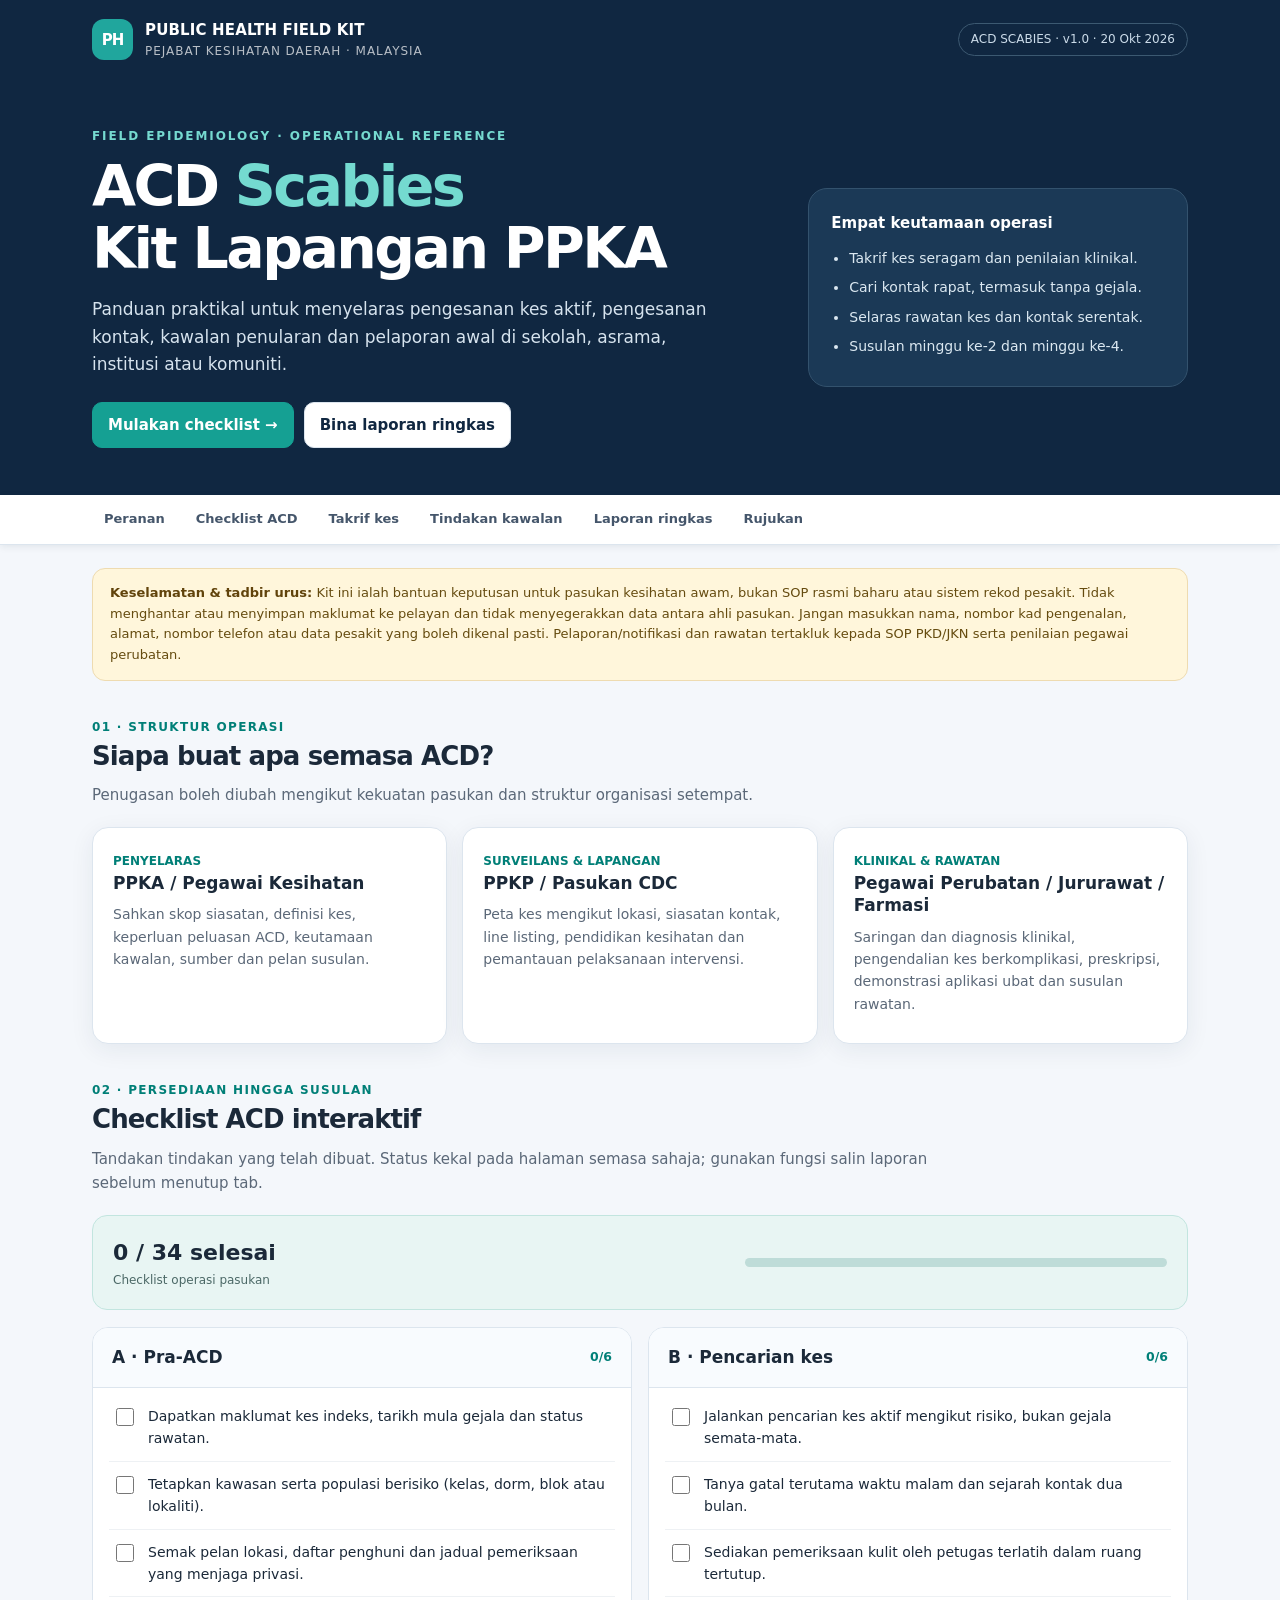
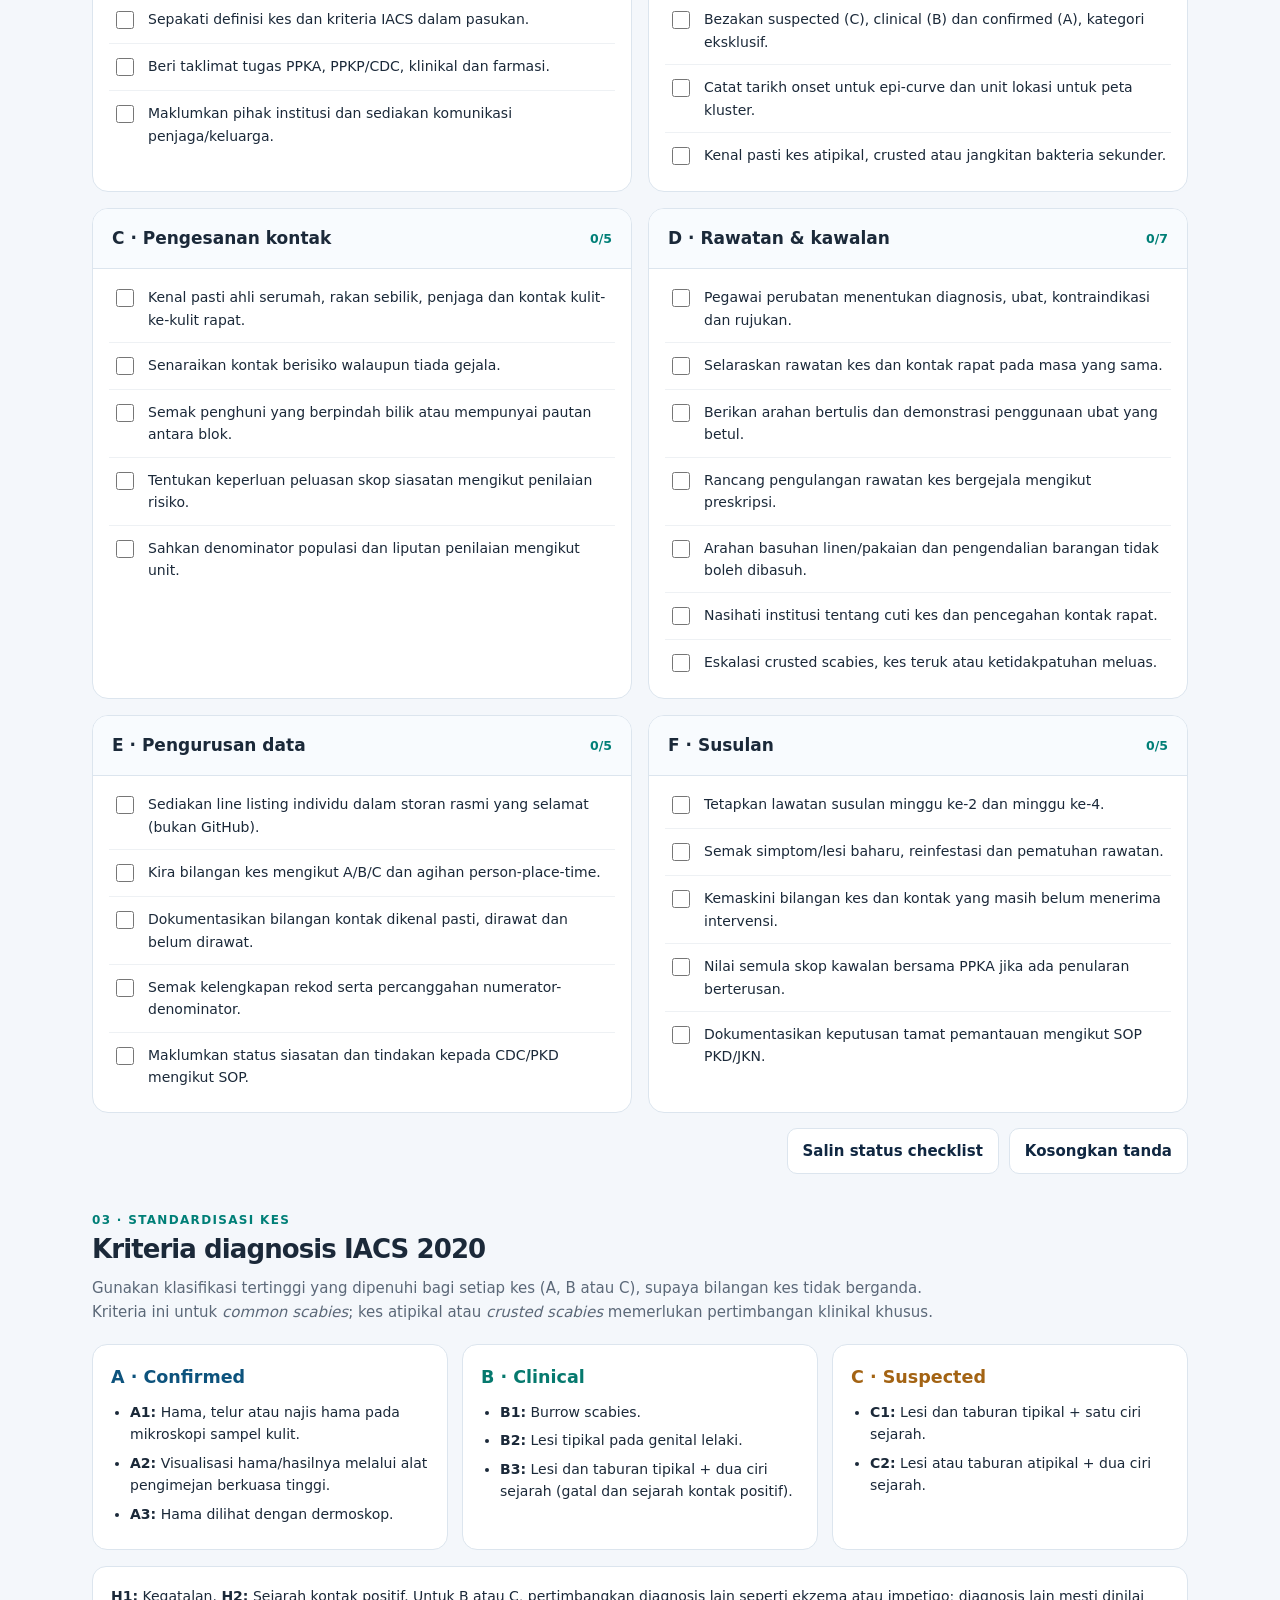
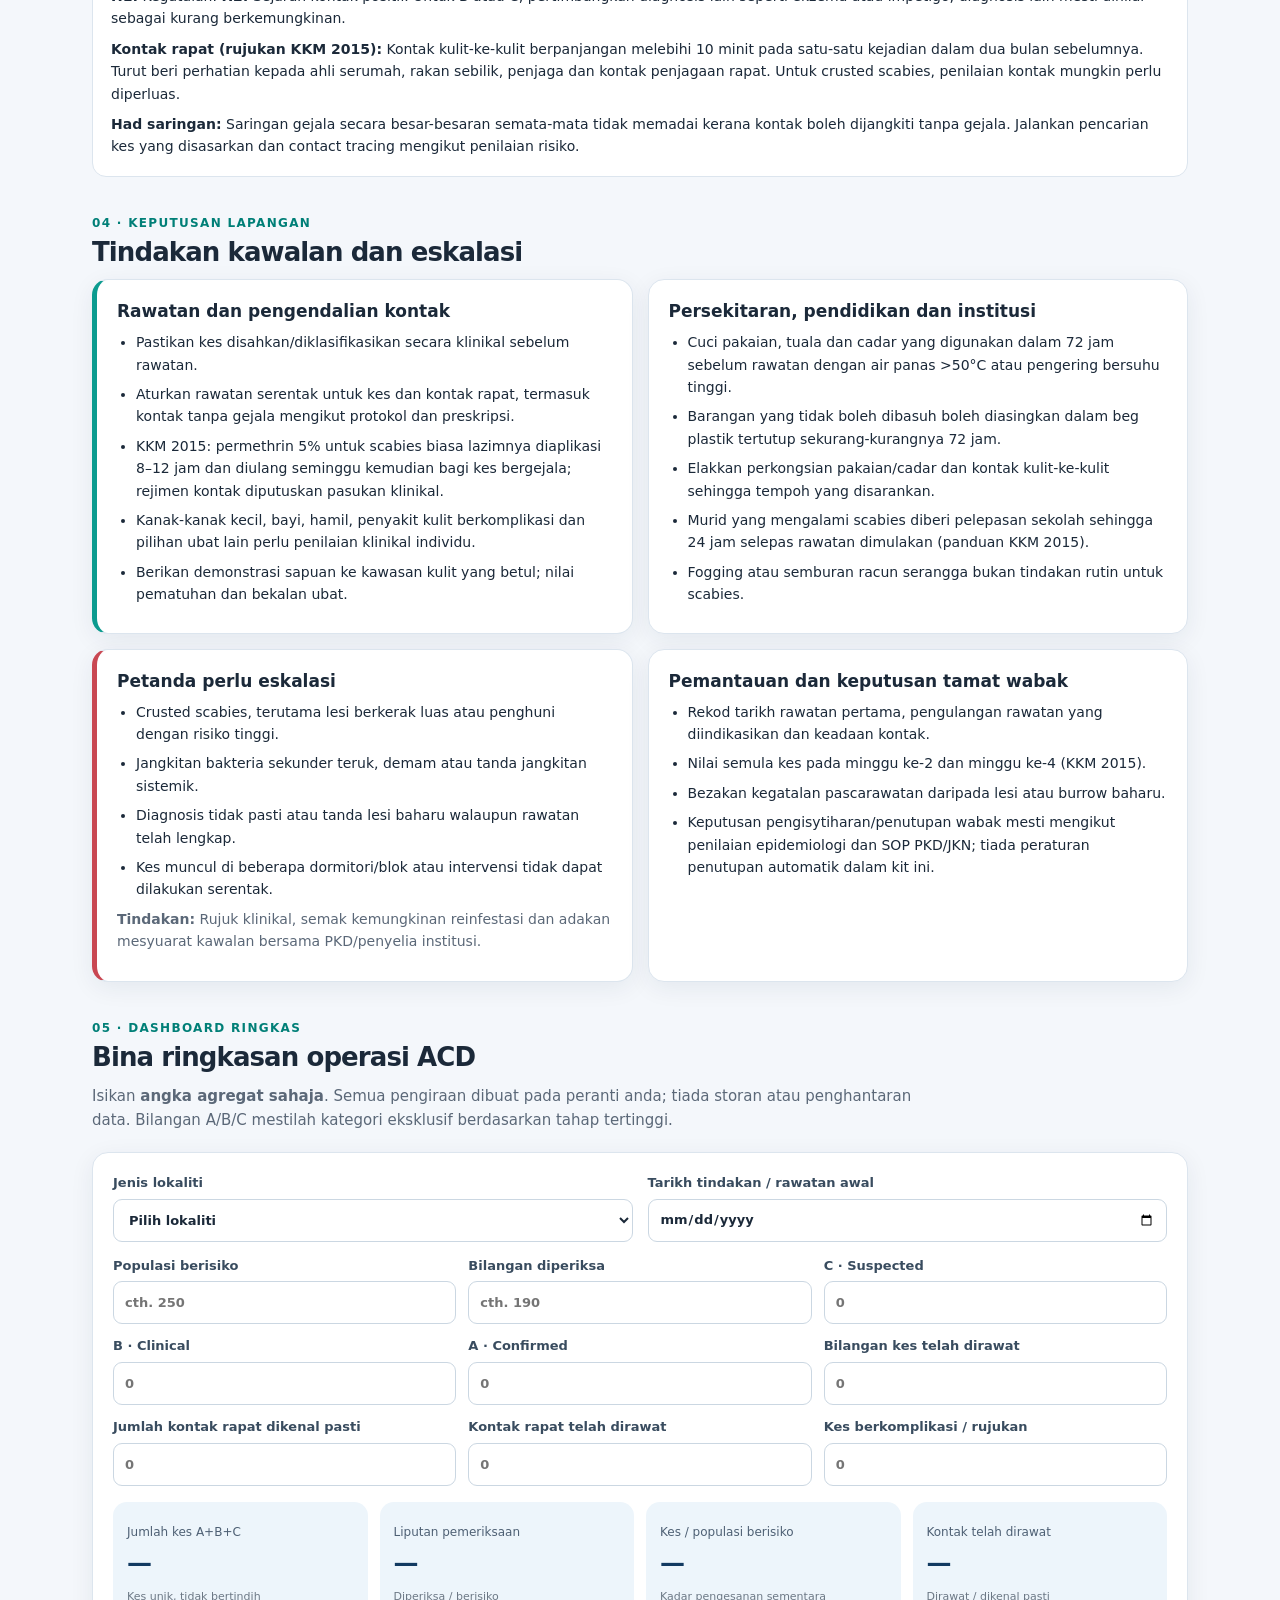
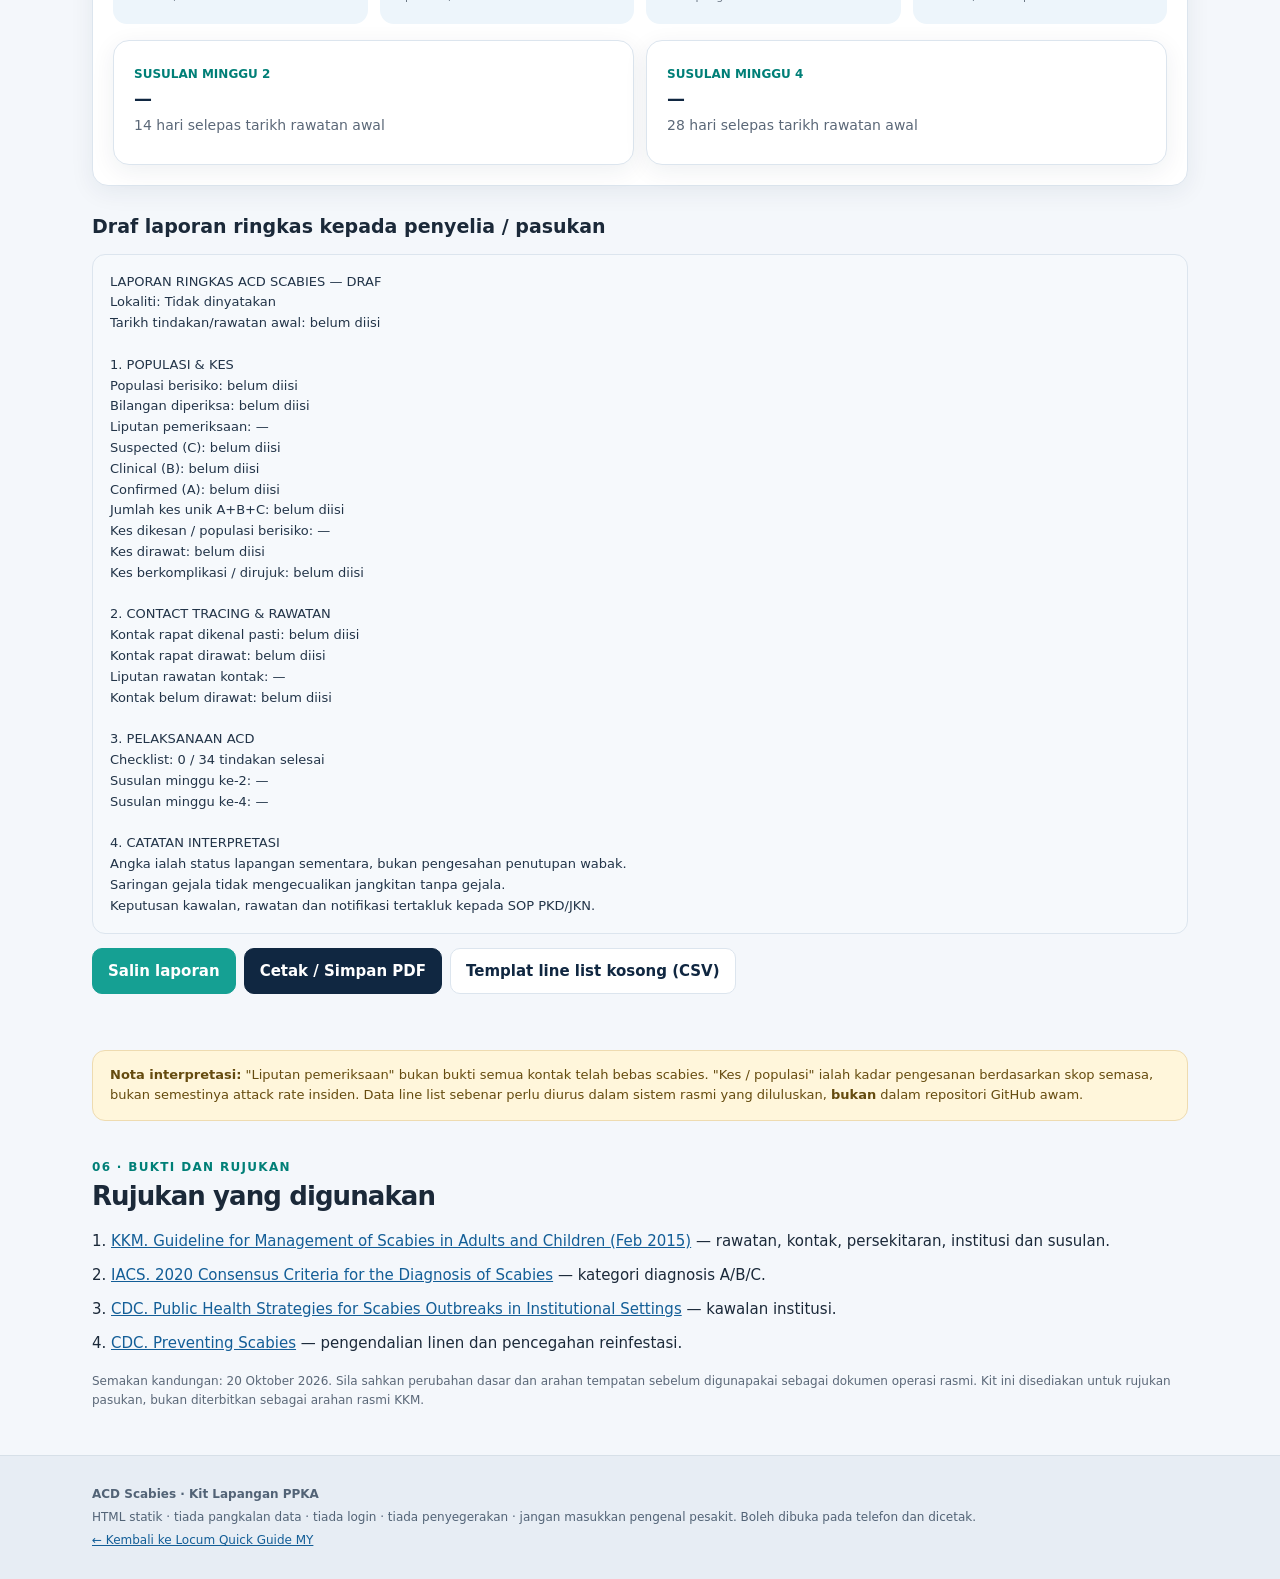
==== scabies-acd/index.html @ a016432a "Add mobile ACD scabies public-health field toolkit" ====
<!doctype html>
<html lang="ms">
<head>
<meta charset="utf-8">
<meta name="viewport" content="width=device-width,initial-scale=1,viewport-fit=cover">
<meta name="theme-color" content="#102741">
<meta name="description" content="Kit lapangan ACD scabies untuk pasukan kesihatan awam: checklist, kriteria IACS, kawalan wabak dan laporan ringkas tanpa data pesakit.">
<title>ACD Scabies | Kit Lapangan PPKA</title>
<style>
:root{--navy:#102741;--navy2:#193c5e;--blue:#215f9b;--teal:#007f77;--tealpale:#e7f5f1;--bg:#f4f7fb;--ink:#1b2939;--muted:#5b6878;--line:#dce5ee;--white:#fff;--yellow:#fff6db;--amber:#926300;--red:#a5343b;--shadow:0 6px 24px rgba(16,39,65,.07)}
*{box-sizing:border-box}html{scroll-behavior:smooth}body{margin:0;background:var(--bg);color:var(--ink);font:15px/1.6 system-ui,-apple-system,BlinkMacSystemFont,"Segoe UI",sans-serif}a{color:#135e97}button,input,select{font:inherit}button{cursor:pointer}button:focus-visible,a:focus-visible,input:focus-visible,select:focus-visible{outline:3px solid #55a8dc;outline-offset:2px}
.wrap{max-width:1140px;margin:auto;padding:0 22px}.top{background:var(--navy);color:#fff}.head{display:flex;justify-content:space-between;align-items:center;gap:14px;padding:18px 0}.brand{display:flex;align-items:center;gap:12px;text-decoration:none;color:#fff}.logo{width:41px;height:41px;display:grid;place-items:center;background:#20a69d;color:#fff;font-weight:900;border-radius:12px;letter-spacing:-1px}.brand span{display:block;font-size:12px;opacity:.7;letter-spacing:.08em}.brand strong{display:block;font-size:15px;letter-spacing:.01em}.head-right{font-size:12px;border:1px solid #3c5971;border-radius:20px;padding:6px 12px;color:#cbdbe9}.hero{padding:48px 0 47px;display:grid;grid-template-columns:1.45fr .8fr;gap:28px;align-items:center}.eyebrow{font-size:12px;color:#76dad0;font-weight:800;letter-spacing:.16em}.hero h1{font-size:clamp(34px,5.5vw,57px);line-height:1.08;letter-spacing:-.045em;margin:10px 0 16px}.hero h1 span{color:#74dad0}.hero p{color:#d6e3ee;font-size:17px;max-width:620px}.hero-actions{display:flex;flex-wrap:wrap;gap:10px;margin-top:24px}.btn{display:inline-flex;align-items:center;justify-content:center;gap:8px;border:1px solid var(--line);background:#fff;padding:10px 15px;border-radius:10px;color:var(--navy);font-weight:750;text-decoration:none;min-height:43px}.btn:hover{filter:brightness(.975)}.btn.primary{background:#15a093;border-color:#15a093;color:#fff}.btn.navy{background:var(--navy);border-color:var(--navy);color:#fff}.btn:disabled{opacity:.4;cursor:not-allowed}.hero-side{background:#1b3956;padding:22px;border:1px solid #33526d;border-radius:19px}.hero-side h3{margin:0 0 12px;font-size:15px}.hero-side ul{padding-left:18px;margin:0;color:#dbe8f1;font-size:14px}.hero-side li{margin:7px 0}.site-nav{background:#fff;border-bottom:1px solid var(--line);position:sticky;top:0;z-index:10;box-shadow:0 2px 7px #0f243814}.nav-inner{display:flex;align-items:center;gap:7px;overflow:auto;white-space:nowrap;scrollbar-width:thin}.nav-inner a{text-decoration:none;color:#45566b;padding:14px 12px;font-size:13px;font-weight:700}.nav-inner a:hover{color:var(--teal);background:#ecf8f6}.section{padding-top:37px;scroll-margin-top:65px}.section h2{font-size:26px;letter-spacing:-.035em;line-height:1.2;margin:4px 0 11px}.section .lead{color:var(--muted);max-width:850px;margin:0 0 20px}.kicker{color:var(--teal);font-size:12px;letter-spacing:.11em;font-weight:850;text-transform:uppercase}.notice{border:1px solid #eedbb0;background:var(--yellow);border-radius:13px;padding:14px 17px;color:#654b0f;margin-top:23px;font-size:13px}.notice strong{color:#61430b}.cards{display:grid;grid-template-columns:repeat(3,minmax(0,1fr));gap:15px}.card{background:#fff;border:1px solid var(--line);border-radius:16px;padding:20px;box-shadow:var(--shadow)}.card h3{font-size:17px;line-height:1.3;margin:0 0 9px}.card p{margin:0 0 8px;color:var(--muted);font-size:14px}.role{font-size:12px;color:var(--teal);font-weight:800}.progress-box{background:#e8f5f3;padding:19px 20px;border:1px solid #c2e5df;border-radius:15px;margin-bottom:17px;display:flex;align-items:center;justify-content:space-between;gap:25px}.progress-box strong{font-size:22px}.progress-box p{font-size:12px;color:#4b6866;margin:1px 0 0}.bar{height:9px;border-radius:99px;background:#bedcd8;min-width:180px;width:40%;overflow:hidden}.bar div{height:100%;width:0;background:var(--teal);border-radius:99px;transition:width .25s}.check-sections{display:grid;grid-template-columns:repeat(2,minmax(0,1fr));gap:16px}.check-card{border:1px solid var(--line);border-radius:16px;background:#fff;overflow:hidden}.check-top{padding:16px 19px;display:flex;align-items:center;justify-content:space-between;gap:14px;background:#f8fbfe;border-bottom:1px solid var(--line)}.check-top h3{font-size:17px;margin:0}.check-top small{color:var(--teal);font-weight:800;white-space:nowrap}.check-list{padding:6px 16px 12px}.task{display:flex;align-items:flex-start;gap:11px;padding:11px 3px;border-bottom:1px solid #eef1f4;font-size:14px;cursor:pointer}.task:last-child{border:0}.task input{accent-color:var(--teal);width:18px;height:18px;flex:none;margin-top:3px}.task.done span{text-decoration:line-through;color:#68807b}.mini-actions{display:flex;justify-content:flex-end;gap:10px;margin-top:15px;flex-wrap:wrap}.criteria{display:grid;grid-template-columns:repeat(3,minmax(0,1fr));gap:14px}.criterion{border:1px solid var(--line);border-radius:15px;padding:18px;background:#fff}.criterion h3{margin:0 0 10px;color:#0d537d}.criterion:nth-child(2) h3{color:#06796e}.criterion:nth-child(3) h3{color:#a36313}.criterion ul{padding-left:19px;margin:0;font-size:14px}.criterion li{margin:6px 0}.pill{display:inline-block;background:#e5edf8;padding:2px 8px;border-radius:20px;font-size:11px;font-weight:850}.explain{background:#fff;border:1px solid var(--line);border-radius:14px;padding:18px;margin-top:16px;font-size:14px}.explain p{margin:0 0 8px}.explain p:last-child{margin-bottom:0}.decision{display:grid;grid-template-columns:repeat(2,minmax(0,1fr));gap:15px}.decision .card ul{margin:7px 0 0;padding-left:19px;font-size:14px}.decision li{margin:7px 0}.danger{border-left:5px solid #c94752}.good{border-left:5px solid #0b9b8f}.report-intro{display:grid;grid-template-columns:1fr 1fr;gap:15px;margin-bottom:14px}.field-grid{display:grid;grid-template-columns:repeat(3,minmax(0,1fr));gap:12px}.field{display:block;font-size:13px;color:#394c5f;font-weight:700}.field input,.field select{display:block;width:100%;height:43px;background:#fff;border:1px solid #cbd7e2;border-radius:9px;padding:8px 11px;margin-top:5px;color:var(--ink)}.field small{font-weight:400;color:var(--muted)}.metrics{display:grid;grid-template-columns:repeat(4,minmax(0,1fr));gap:12px;margin:16px 0}.metric{background:#edf5fb;border-radius:14px;padding:17px 14px}.metric span{font-size:12px;color:#4e6074}.metric strong{display:block;font-size:25px;letter-spacing:-.04em;color:#123a61}.metric small{font-size:11px;color:#6c7885}.error{color:#9e3d3f;background:#fceeee;border:1px solid #f3cfd0;border-radius:9px;padding:10px 12px;font-size:13px;margin-top:12px;display:none}.reportbox{background:#f6f9fc;border:1px solid var(--line);border-radius:13px;padding:17px;font-size:13px;line-height:1.6;white-space:pre-wrap;min-height:250px;color:#223448}.report-actions{display:flex;gap:8px;flex-wrap:wrap;margin:14px 0}.follow{display:grid;grid-template-columns:repeat(2,minmax(0,1fr));gap:12px;margin-top:13px}.follow .card strong{font-size:18px;color:var(--navy)}.source-list{padding-left:19px;margin:10px 0}.source-list li{padding:5px 0}.sources-note{font-size:12px;color:var(--muted)}footer{margin-top:45px;background:#e7edf4;border-top:1px solid #d7e0e8;padding:25px 0;color:#526376;font-size:12px}footer p{margin:4px 0}#message{min-height:1.4em;font-size:13px;color:var(--teal);font-weight:700}@media(max-width:780px){.hero{grid-template-columns:1fr;padding:34px 0}.hero-side{display:none}.cards,.criteria,.field-grid{grid-template-columns:repeat(2,minmax(0,1fr))}.check-sections,.decision,.report-intro{grid-template-columns:1fr}.metrics{grid-template-columns:repeat(2,1fr)}}@media(max-width:500px){.wrap{padding:0 15px}.cards,.criteria,.field-grid{grid-template-columns:1fr}.head-right{display:none}.progress-box{display:block}.bar{margin-top:12px;width:100%}.hero h1{font-size:36px}.hero p{font-size:15px}.section h2{font-size:23px}.metrics{gap:7px}.metric strong{font-size:22px}.follow{grid-template-columns:1fr}}@media print{body{background:#fff}.top,.site-nav,.hero-actions,.mini-actions,.report-actions,.notice,.btn,footer{display:none!important}.section{page-break-inside:avoid}.card,.check-card,.criterion{box-shadow:none}.check-sections{grid-template-columns:1fr 1fr}.wrap{max-width:100%;padding:0}.section{padding-top:15px}#ringkasan{page-break-before:always}.reportbox{white-space:pre-wrap}}
</style>
</head>
<body>
<header class="top">
<div class="wrap">
<div class="head"><a class="brand" href="../"><div class="logo">PH</div><div><strong>PUBLIC HEALTH FIELD KIT</strong><span>PEJABAT KESIHATAN DAERAH · MALAYSIA</span></div></a><span class="head-right">ACD SCABIES · v1.0 · 20 Okt 2026</span></div>
<div class="hero">
<div><div class="eyebrow">FIELD EPIDEMIOLOGY · OPERATIONAL REFERENCE</div><h1>ACD <span>Scabies</span><br>Kit Lapangan PPKA</h1><p>Panduan praktikal untuk menyelaras pengesanan kes aktif, pengesanan kontak, kawalan penularan dan pelaporan awal di sekolah, asrama, institusi atau komuniti.</p><div class="hero-actions"><a class="btn primary" href="#checklist">Mulakan checklist →</a><a class="btn" href="#ringkasan">Bina laporan ringkas</a></div></div>
<aside class="hero-side"><h3>Empat keutamaan operasi</h3><ul><li>Takrif kes seragam dan penilaian klinikal.</li><li>Cari kontak rapat, termasuk tanpa gejala.</li><li>Selaras rawatan kes dan kontak serentak.</li><li>Susulan minggu ke-2 dan minggu ke-4.</li></ul></aside>
</div>
</div></header>
<nav class="site-nav" aria-label="Navigasi modul"><div class="wrap nav-inner"><a href="#peranan">Peranan</a><a href="#checklist">Checklist ACD</a><a href="#kriteria">Takrif kes</a><a href="#kawalan">Tindakan kawalan</a><a href="#ringkasan">Laporan ringkas</a><a href="#rujukan">Rujukan</a></div></nav>
<main class="wrap">
<div class="notice"><strong>Keselamatan & tadbir urus:</strong> Kit ini ialah bantuan keputusan untuk pasukan kesihatan awam, bukan SOP rasmi baharu atau sistem rekod pesakit. Tidak menghantar atau menyimpan maklumat ke pelayan dan tidak menyegerakkan data antara ahli pasukan. Jangan masukkan nama, nombor kad pengenalan, alamat, nombor telefon atau data pesakit yang boleh dikenal pasti. Pelaporan/notifikasi dan rawatan tertakluk kepada SOP PKD/JKN serta penilaian pegawai perubatan.</div>

<section class="section" id="peranan">
<div class="kicker">01 · Struktur operasi</div><h2>Siapa buat apa semasa ACD?</h2><p class="lead">Penugasan boleh diubah mengikut kekuatan pasukan dan struktur organisasi setempat.</p>
<div class="cards">
<div class="card"><span class="role">PENYELARAS</span><h3>PPKA / Pegawai Kesihatan</h3><p>Sahkan skop siasatan, definisi kes, keperluan peluasan ACD, keutamaan kawalan, sumber dan pelan susulan.</p></div>
<div class="card"><span class="role">SURVEILANS & LAPANGAN</span><h3>PPKP / Pasukan CDC</h3><p>Peta kes mengikut lokasi, siasatan kontak, line listing, pendidikan kesihatan dan pemantauan pelaksanaan intervensi.</p></div>
<div class="card"><span class="role">KLINIKAL & RAWATAN</span><h3>Pegawai Perubatan / Jururawat / Farmasi</h3><p>Saringan dan diagnosis klinikal, pengendalian kes berkomplikasi, preskripsi, demonstrasi aplikasi ubat dan susulan rawatan.</p></div>
</div></section>

<section class="section" id="checklist">
<div class="kicker">02 · Persediaan hingga susulan</div><h2>Checklist ACD interaktif</h2><p class="lead">Tandakan tindakan yang telah dibuat. Status kekal pada halaman semasa sahaja; gunakan fungsi salin laporan sebelum menutup tab.</p>
<div class="progress-box"><div><strong id="taskProgress" aria-live="polite">0 / 0 selesai</strong><p>Checklist operasi pasukan</p></div><div class="bar" role="progressbar" aria-label="Kemajuan checklist" aria-valuemin="0" aria-valuemax="100" aria-valuenow="0" id="progressBar"><div id="progressFill"></div></div></div>
<div id="checkGroups" class="check-sections"></div>
<div class="mini-actions"><button id="copyChecks" class="btn">Salin status checklist</button><button id="resetChecks" class="btn">Kosongkan tanda</button></div>
</section>

<section class="section" id="kriteria">
<div class="kicker">03 · Standardisasi kes</div><h2>Kriteria diagnosis IACS 2020</h2><p class="lead">Gunakan klasifikasi tertinggi yang dipenuhi bagi setiap kes (A, B atau C), supaya bilangan kes tidak berganda. Kriteria ini untuk <i>common scabies</i>; kes atipikal atau <i>crusted scabies</i> memerlukan pertimbangan klinikal khusus.</p>
<div class="criteria">
<div class="criterion"><h3>A · Confirmed</h3><ul><li><b>A1:</b> Hama, telur atau najis hama pada mikroskopi sampel kulit.</li><li><b>A2:</b> Visualisasi hama/hasilnya melalui alat pengimejan berkuasa tinggi.</li><li><b>A3:</b> Hama dilihat dengan dermoskop.</li></ul></div>
<div class="criterion"><h3>B · Clinical</h3><ul><li><b>B1:</b> Burrow scabies.</li><li><b>B2:</b> Lesi tipikal pada genital lelaki.</li><li><b>B3:</b> Lesi dan taburan tipikal + dua ciri sejarah (gatal dan sejarah kontak positif).</li></ul></div>
<div class="criterion"><h3>C · Suspected</h3><ul><li><b>C1:</b> Lesi dan taburan tipikal + satu ciri sejarah.</li><li><b>C2:</b> Lesi atau taburan atipikal + dua ciri sejarah.</li></ul></div>
</div>
<div class="explain"><p><b>H1:</b> Kegatalan. <b>H2:</b> Sejarah kontak positif. Untuk B atau C, pertimbangkan diagnosis lain seperti ekzema atau impetigo; diagnosis lain mesti dinilai sebagai kurang berkemungkinan.</p><p><b>Kontak rapat (rujukan KKM 2015):</b> Kontak kulit-ke-kulit berpanjangan melebihi 10 minit pada satu-satu kejadian dalam dua bulan sebelumnya. Turut beri perhatian kepada ahli serumah, rakan sebilik, penjaga dan kontak penjagaan rapat. Untuk crusted scabies, penilaian kontak mungkin perlu diperluas.</p><p><b>Had saringan:</b> Saringan gejala secara besar-besaran semata-mata tidak memadai kerana kontak boleh dijangkiti tanpa gejala. Jalankan pencarian kes yang disasarkan dan contact tracing mengikut penilaian risiko.</p></div>
</section>

<section class="section" id="kawalan">
<div class="kicker">04 · Keputusan lapangan</div><h2>Tindakan kawalan dan eskalasi</h2>
<div class="decision">
<div class="card good"><h3>Rawatan dan pengendalian kontak</h3><ul><li>Pastikan kes disahkan/diklasifikasikan secara klinikal sebelum rawatan.</li><li>Aturkan rawatan serentak untuk kes dan kontak rapat, termasuk kontak tanpa gejala mengikut protokol dan preskripsi.</li><li>KKM 2015: permethrin 5% untuk scabies biasa lazimnya diaplikasi 8–12 jam dan diulang seminggu kemudian bagi kes bergejala; rejimen kontak diputuskan pasukan klinikal.</li><li>Kanak-kanak kecil, bayi, hamil, penyakit kulit berkomplikasi dan pilihan ubat lain perlu penilaian klinikal individu.</li><li>Berikan demonstrasi sapuan ke kawasan kulit yang betul; nilai pematuhan dan bekalan ubat.</li></ul></div>
<div class="card"><h3>Persekitaran, pendidikan dan institusi</h3><ul><li>Cuci pakaian, tuala dan cadar yang digunakan dalam 72 jam sebelum rawatan dengan air panas &gt;50°C atau pengering bersuhu tinggi.</li><li>Barangan yang tidak boleh dibasuh boleh diasingkan dalam beg plastik tertutup sekurang-kurangnya 72 jam.</li><li>Elakkan perkongsian pakaian/cadar dan kontak kulit-ke-kulit sehingga tempoh yang disarankan.</li><li>Murid yang mengalami scabies diberi pelepasan sekolah sehingga 24 jam selepas rawatan dimulakan (panduan KKM 2015).</li><li>Fogging atau semburan racun serangga bukan tindakan rutin untuk scabies.</li></ul></div>
<div class="card danger"><h3>Petanda perlu eskalasi</h3><ul><li>Crusted scabies, terutama lesi berkerak luas atau penghuni dengan risiko tinggi.</li><li>Jangkitan bakteria sekunder teruk, demam atau tanda jangkitan sistemik.</li><li>Diagnosis tidak pasti atau tanda lesi baharu walaupun rawatan telah lengkap.</li><li>Kes muncul di beberapa dormitori/blok atau intervensi tidak dapat dilakukan serentak.</li></ul><p><b>Tindakan:</b> Rujuk klinikal, semak kemungkinan reinfestasi dan adakan mesyuarat kawalan bersama PKD/penyelia institusi.</p></div>
<div class="card"><h3>Pemantauan dan keputusan tamat wabak</h3><ul><li>Rekod tarikh rawatan pertama, pengulangan rawatan yang diindikasikan dan keadaan kontak.</li><li>Nilai semula kes pada minggu ke-2 dan minggu ke-4 (KKM 2015).</li><li>Bezakan kegatalan pascarawatan daripada lesi atau burrow baharu.</li><li>Keputusan pengisytiharan/penutupan wabak mesti mengikut penilaian epidemiologi dan SOP PKD/JKN; tiada peraturan penutupan automatik dalam kit ini.</li></ul></div>
</div></section>

<section class="section" id="ringkasan">
<div class="kicker">05 · Dashboard ringkas</div><h2>Bina ringkasan operasi ACD</h2><p class="lead">Isikan <b>angka agregat sahaja</b>. Semua pengiraan dibuat pada peranti anda; tiada storan atau penghantaran data. Bilangan A/B/C mestilah kategori eksklusif berdasarkan tahap tertinggi.</p>
<div class="card">
<div class="report-intro"><label class="field">Jenis lokaliti<select id="siteType"><option value="Tidak dinyatakan">Pilih lokaliti</option><option>Sekolah</option><option>Asrama</option><option>Pusat tahfiz</option><option>Taska</option><option>Institusi penjagaan</option><option>Komuniti</option><option>Lain-lain</option></select></label><label class="field">Tarikh tindakan / rawatan awal<input type="date" id="firstDate"></label></div>
<div class="field-grid">
<label class="field">Populasi berisiko<input type="number" min="0" step="1" inputmode="numeric" id="population" placeholder="cth. 250"></label>
<label class="field">Bilangan diperiksa<input type="number" min="0" step="1" inputmode="numeric" id="screened" placeholder="cth. 190"></label>
<label class="field">C · Suspected<input type="number" min="0" step="1" inputmode="numeric" id="suspected" placeholder="0"></label>
<label class="field">B · Clinical<input type="number" min="0" step="1" inputmode="numeric" id="clinical" placeholder="0"></label>
<label class="field">A · Confirmed<input type="number" min="0" step="1" inputmode="numeric" id="confirmed" placeholder="0"></label>
<label class="field">Bilangan kes telah dirawat<input type="number" min="0" step="1" inputmode="numeric" id="treatedCases" placeholder="0"></label>
<label class="field">Jumlah kontak rapat dikenal pasti<input type="number" min="0" step="1" inputmode="numeric" id="contacts" placeholder="0"></label>
<label class="field">Kontak rapat telah dirawat<input type="number" min="0" step="1" inputmode="numeric" id="treatedContacts" placeholder="0"></label>
<label class="field">Kes berkomplikasi / rujukan<input type="number" min="0" step="1" inputmode="numeric" id="complicated" placeholder="0"></label>
</div>
<div id="validation" class="error" role="alert"></div>
<div class="metrics"><div class="metric"><span>Jumlah kes A+B+C</span><strong id="sumCases">—</strong><small>Kes unik, tidak bertindih</small></div><div class="metric"><span>Liputan pemeriksaan</span><strong id="coverage">—</strong><small>Diperiksa / berisiko</small></div><div class="metric"><span>Kes / populasi berisiko</span><strong id="popRate">—</strong><small>Kadar pengesanan sementara</small></div><div class="metric"><span>Kontak telah dirawat</span><strong id="contactCoverage">—</strong><small>Dirawat / dikenal pasti</small></div></div>
<div class="follow"><div class="card"><span class="role">SUSULAN MINGGU 2</span><div><strong id="follow14">—</strong></div><p>14 hari selepas tarikh rawatan awal</p></div><div class="card"><span class="role">SUSULAN MINGGU 4</span><div><strong id="follow28">—</strong></div><p>28 hari selepas tarikh rawatan awal</p></div></div>
</div>
<h3 style="margin:25px 0 12px;font-size:19px">Draf laporan ringkas kepada penyelia / pasukan</h3>
<div class="reportbox" id="reportText" aria-live="polite">Isikan angka agregat untuk menjana ringkasan.</div>
<div class="report-actions"><button class="btn primary" id="copyReport">Salin laporan</button><button class="btn navy" id="printReport">Cetak / Simpan PDF</button><button class="btn" id="downloadTemplate">Templat line list kosong (CSV)</button></div>
<div id="message" aria-live="polite"></div>
<div class="notice"><b>Nota interpretasi:</b> "Liputan pemeriksaan" bukan bukti semua kontak telah bebas scabies. "Kes / populasi" ialah kadar pengesanan berdasarkan skop semasa, bukan semestinya attack rate insiden. Data line list sebenar perlu diurus dalam sistem rasmi yang diluluskan, <b>bukan</b> dalam repositori GitHub awam.</div>
</section>

<section class="section" id="rujukan"><div class="kicker">06 · Bukti dan rujukan</div><h2>Rujukan yang digunakan</h2><ol class="source-list"><li><a target="_blank" rel="noopener noreferrer" href="https://moh.gov.my/images/04-penerbitan/penerbitan-klinikal/pengurusan-kesihatan-dan-kawalan-penyakit/Guideline_For_Management_Of_Scabies_In_Adults_And_Children.pdf">KKM. Guideline for Management of Scabies in Adults and Children (Feb 2015)</a> — rawatan, kontak, persekitaran, institusi dan susulan.</li><li><a target="_blank" rel="noopener noreferrer" href="https://pmc.ncbi.nlm.nih.gov/articles/PMC7687112/">IACS. 2020 Consensus Criteria for the Diagnosis of Scabies</a> — kategori diagnosis A/B/C.</li><li><a target="_blank" rel="noopener noreferrer" href="https://www.cdc.gov/scabies/php/public-health-strategy/">CDC. Public Health Strategies for Scabies Outbreaks in Institutional Settings</a> — kawalan institusi.</li><li><a target="_blank" rel="noopener noreferrer" href="https://www.cdc.gov/scabies/prevention/">CDC. Preventing Scabies</a> — pengendalian linen dan pencegahan reinfestasi.</li></ol><p class="sources-note">Semakan kandungan: 20 Oktober 2026. Sila sahkan perubahan dasar dan arahan tempatan sebelum digunapakai sebagai dokumen operasi rasmi. Kit ini disediakan untuk rujukan pasukan, bukan diterbitkan sebagai arahan rasmi KKM.</p></section>
</main>
<footer><div class="wrap"><p><strong>ACD Scabies · Kit Lapangan PPKA</strong></p><p>HTML statik · tiada pangkalan data · tiada login · tiada penyegerakan · jangan masukkan pengenal pesakit. Boleh dibuka pada telefon dan dicetak.</p><p><a href="../">← Kembali ke Locum Quick Guide MY</a></p></div></footer>
<script>
"use strict";
(function(){
const groups=[
 {title:"A · Pra-ACD",tasks:[
  "Dapatkan maklumat kes indeks, tarikh mula gejala dan status rawatan.",
  "Tetapkan kawasan serta populasi berisiko (kelas, dorm, blok atau lokaliti).",
  "Semak pelan lokasi, daftar penghuni dan jadual pemeriksaan yang menjaga privasi.",
  "Sepakati definisi kes dan kriteria IACS dalam pasukan.",
  "Beri taklimat tugas PPKA, PPKP/CDC, klinikal dan farmasi.",
  "Maklumkan pihak institusi dan sediakan komunikasi penjaga/keluarga."
 ]},
 {title:"B · Pencarian kes",tasks:[
  "Jalankan pencarian kes aktif mengikut risiko, bukan gejala semata-mata.",
  "Tanya gatal terutama waktu malam dan sejarah kontak dua bulan.",
  "Sediakan pemeriksaan kulit oleh petugas terlatih dalam ruang tertutup.",
  "Bezakan suspected (C), clinical (B) dan confirmed (A), kategori eksklusif.",
  "Catat tarikh onset untuk epi-curve dan unit lokasi untuk peta kluster.",
  "Kenal pasti kes atipikal, crusted atau jangkitan bakteria sekunder."
 ]},
 {title:"C · Pengesanan kontak",tasks:[
  "Kenal pasti ahli serumah, rakan sebilik, penjaga dan kontak kulit-ke-kulit rapat.",
  "Senaraikan kontak berisiko walaupun tiada gejala.",
  "Semak penghuni yang berpindah bilik atau mempunyai pautan antara blok.",
  "Tentukan keperluan peluasan skop siasatan mengikut penilaian risiko.",
  "Sahkan denominator populasi dan liputan penilaian mengikut unit."
 ]},
 {title:"D · Rawatan & kawalan",tasks:[
  "Pegawai perubatan menentukan diagnosis, ubat, kontraindikasi dan rujukan.",
  "Selaraskan rawatan kes dan kontak rapat pada masa yang sama.",
  "Berikan arahan bertulis dan demonstrasi penggunaan ubat yang betul.",
  "Rancang pengulangan rawatan kes bergejala mengikut preskripsi.",
  "Arahan basuhan linen/pakaian dan pengendalian barangan tidak boleh dibasuh.",
  "Nasihati institusi tentang cuti kes dan pencegahan kontak rapat.",
  "Eskalasi crusted scabies, kes teruk atau ketidakpatuhan meluas."
 ]},
 {title:"E · Pengurusan data",tasks:[
  "Sediakan line listing individu dalam storan rasmi yang selamat (bukan GitHub).",
  "Kira bilangan kes mengikut A/B/C dan agihan person-place-time.",
  "Dokumentasikan bilangan kontak dikenal pasti, dirawat dan belum dirawat.",
  "Semak kelengkapan rekod serta percanggahan numerator-denominator.",
  "Maklumkan status siasatan dan tindakan kepada CDC/PKD mengikut SOP."
 ]},
 {title:"F · Susulan",tasks:[
  "Tetapkan lawatan susulan minggu ke-2 dan minggu ke-4.",
  "Semak simptom/lesi baharu, reinfestasi dan pematuhan rawatan.",
  "Kemaskini bilangan kes dan kontak yang masih belum menerima intervensi.",
  "Nilai semula skop kawalan bersama PPKA jika ada penularan berterusan.",
  "Dokumentasikan keputusan tamat pemantauan mengikut SOP PKD/JKN."
 ]}
];
const $=id=>document.getElementById(id);
const checked=new Set();
const groupBox=$("checkGroups");
groups.forEach((group,gi)=>{
 const card=document.createElement("section");card.className="check-card";
 const hd=document.createElement("div");hd.className="check-top";
 const title=document.createElement("h3");title.textContent=group.title;
 const counter=document.createElement("small");counter.id="groupCounter"+gi;
 hd.append(title,counter);card.appendChild(hd);
 const body=document.createElement("div");body.className="check-list";
 group.tasks.forEach((task,ti)=>{
  const key=gi+"-"+ti;
  const label=document.createElement("label");label.className="task";
  const checkbox=document.createElement("input");checkbox.type="checkbox";checkbox.setAttribute("aria-label",task);
  const text=document.createElement("span");text.textContent=task;
  checkbox.addEventListener("change",()=>{
   if(checkbox.checked){checked.add(key);label.classList.add("done")}
   else{checked.delete(key);label.classList.remove("done")}
   updateProgress();updateReport();
  });
  label.append(checkbox,text);body.appendChild(label);
 });
 card.appendChild(body);groupBox.appendChild(card);
});
function updateProgress(){
 const total=groups.reduce((n,g)=>n+g.tasks.length,0);
 $("taskProgress").textContent=checked.size+" / "+total+" selesai";
 const pct=total?Math.round(100*checked.size/total):0;
 $("progressFill").style.width=pct+"%";
 $("progressBar").setAttribute("aria-valuenow",pct);
 groups.forEach((g,gi)=>{
  let count=0;g.tasks.forEach((_,ti)=>{if(checked.has(gi+"-"+ti))count++});
  $("groupCounter"+gi).textContent=count+"/"+g.tasks.length;
 });
}
function checklistText(){
 const result=["STATUS CHECKLIST ACD SCABIES"];
 groups.forEach((g,gi)=>{
  result.push("",g.title);
  g.tasks.forEach((t,ti)=>result.push((checked.has(gi+"-"+ti)?"[X] ":"[ ] ")+t));
 });
 return result.join("\n");
}
$("resetChecks").addEventListener("click",()=>{
 if(checked.size&&!confirm("Kosongkan semua tanda checklist pada halaman ini?"))return;
 document.querySelectorAll(".task input").forEach(c=>{c.checked=false;c.parentElement.classList.remove("done")});
 checked.clear();updateProgress();updateReport();
});
async function copy(txt){
 try{await navigator.clipboard.writeText(txt);showMessage("Berjaya disalin.");return}
 catch(err){
  const area=document.createElement("textarea");area.value=txt;area.style.position="fixed";area.style.left="-9999px";document.body.appendChild(area);
  area.select();const ok=document.execCommand("copy");area.remove();showMessage(ok?"Berjaya disalin.":"Gagal menyalin. Pilih teks pada laporan secara manual.");
 }
}
function showMessage(msg){$("message").textContent=msg}
$("copyChecks").addEventListener("click",()=>copy(checklistText()));
const inputIds=["siteType","firstDate","population","screened","suspected","clinical","confirmed","treatedCases","contacts","treatedContacts","complicated"];
inputIds.forEach(id=>$(id).addEventListener("input",updateReport));
inputIds.forEach(id=>$(id).addEventListener("change",updateReport));
function getNumber(id){
 const raw=$(id).value.trim();
 if(raw==="")return null;
 const n=Number(raw);
 return Number.isFinite(n)&&n>=0&&Number.isInteger(n)?n:NaN;
}
const disp=n=>n===null?"belum diisi":String(n);
const pct=(n,d)=>n===null||d===null||d<=0?"—":(100*n/d).toFixed(1)+"%";
function addDays(dateText,days){
 if(!/^\d{4}-\d{2}-\d{2}$/.test(dateText||""))return "—";
 const d=new Date(dateText+"T12:00:00Z");
 if(Number.isNaN(d.getTime()))return "—";
 d.setUTCDate(d.getUTCDate()+days);
 return new Intl.DateTimeFormat("ms-MY",{day:"2-digit",month:"long",year:"numeric",timeZone:"UTC"}).format(d);
}
function updateReport(){
 const n={};["population","screened","suspected","clinical","confirmed","treatedCases","contacts","treatedContacts","complicated"].forEach(id=>n[id]=getNumber(id));
 const vals=Object.values(n);
 const hasCounts=n.suspected!==null||n.clinical!==null||n.confirmed!==null;
 const total=hasCounts?(n.suspected||0)+(n.clinical||0)+(n.confirmed||0):null;
 const issues=[];
 if(vals.some(Number.isNaN))issues.push("Semua bilangan mesti nombor bulat bukan negatif.");
 if(n.population!==null&&n.screened!==null&&n.screened>n.population)issues.push("Bilangan diperiksa melebihi populasi berisiko.");
 if(total!==null&&n.screened!==null&&total>n.screened)issues.push("Jumlah kes A+B+C melebihi bilangan diperiksa. Semak kes di luar sesi ACD atau denominator.");
 if(total!==null&&n.population!==null&&total>n.population)issues.push("Jumlah kes A+B+C melebihi populasi berisiko.");
 if(n.treatedCases!==null&&total!==null&&n.treatedCases>total)issues.push("Kes dirawat melebihi jumlah kes A+B+C.");
 if(n.contacts!==null&&n.treatedContacts!==null&&n.treatedContacts>n.contacts)issues.push("Kontak dirawat melebihi kontak dikenal pasti.");
 if(n.complicated!==null&&total!==null&&n.complicated>total)issues.push("Kes berkomplikasi melebihi jumlah kes.");
 $("validation").style.display=issues.length?"block":"none";
 $("validation").textContent=issues.join(" ");
 $("sumCases").textContent=total===null?"—":total;
 $("coverage").textContent=pct(n.screened,n.population);
 $("popRate").textContent=pct(total,n.population);
 $("contactCoverage").textContent=pct(n.treatedContacts,n.contacts);
 const date=$("firstDate").value;
 $("follow14").textContent=addDays(date,14);
 $("follow28").textContent=addDays(date,28);
 const remaining=(n.contacts!==null&&n.treatedContacts!==null)?n.contacts-n.treatedContacts:null;
 const lines=[
  "LAPORAN RINGKAS ACD SCABIES — DRAF",
  "Lokaliti: "+$("siteType").value,
  "Tarikh tindakan/rawatan awal: "+(date||"belum diisi"),
  "",
  "1. POPULASI & KES",
  "Populasi berisiko: "+disp(n.population),
  "Bilangan diperiksa: "+disp(n.screened),
  "Liputan pemeriksaan: "+pct(n.screened,n.population),
  "Suspected (C): "+disp(n.suspected),
  "Clinical (B): "+disp(n.clinical),
  "Confirmed (A): "+disp(n.confirmed),
  "Jumlah kes unik A+B+C: "+disp(total),
  "Kes dikesan / populasi berisiko: "+pct(total,n.population),
  "Kes dirawat: "+disp(n.treatedCases),
  "Kes berkomplikasi / dirujuk: "+disp(n.complicated),
  "",
  "2. CONTACT TRACING & RAWATAN",
  "Kontak rapat dikenal pasti: "+disp(n.contacts),
  "Kontak rapat dirawat: "+disp(n.treatedContacts),
  "Liputan rawatan kontak: "+pct(n.treatedContacts,n.contacts),
  "Kontak belum dirawat: "+disp(remaining),
  "",
  "3. PELAKSANAAN ACD",
  "Checklist: "+checked.size+" / "+groups.reduce((s,g)=>s+g.tasks.length,0)+" tindakan selesai",
  "Susulan minggu ke-2: "+addDays(date,14),
  "Susulan minggu ke-4: "+addDays(date,28),
  "",
  "4. CATATAN INTERPRETASI",
  "Angka ialah status lapangan sementara, bukan pengesahan penutupan wabak.",
  "Saringan gejala tidak mengecualikan jangkitan tanpa gejala.",
  "Keputusan kawalan, rawatan dan notifikasi tertakluk kepada SOP PKD/JKN."
 ];
 if(issues.length)lines.push("","AMARAN SEMAK DATA: "+issues.join(" "));
 $("reportText").textContent=lines.join("\n");
}
$("copyReport").addEventListener("click",()=>copy($("reportText").textContent));
$("printReport").addEventListener("click",()=>window.print());
$("downloadTemplate").addEventListener("click",()=>{
 const header="case_code,age_group,sex,unit_code,onset_date,diagnostic_level_A_B_C,contact_history_yes_no,treatment_date,review_status\n";
 const blob=new Blob(["\uFEFF",header],{type:"text/csv;charset=utf-8"});
 const href=URL.createObjectURL(blob);
 const a=document.createElement("a");a.href=href;a.download="templat_line_list_scabies_TANPA_IDENTITI.csv";document.body.append(a);a.click();a.remove();
 setTimeout(()=>URL.revokeObjectURL(href),1000);
 showMessage("Templat CSV kosong dimuat turun. Simpan rekod kes hanya dalam sistem selamat yang dibenarkan.");
});
updateProgress();updateReport();
})();
</script>
</body></html>
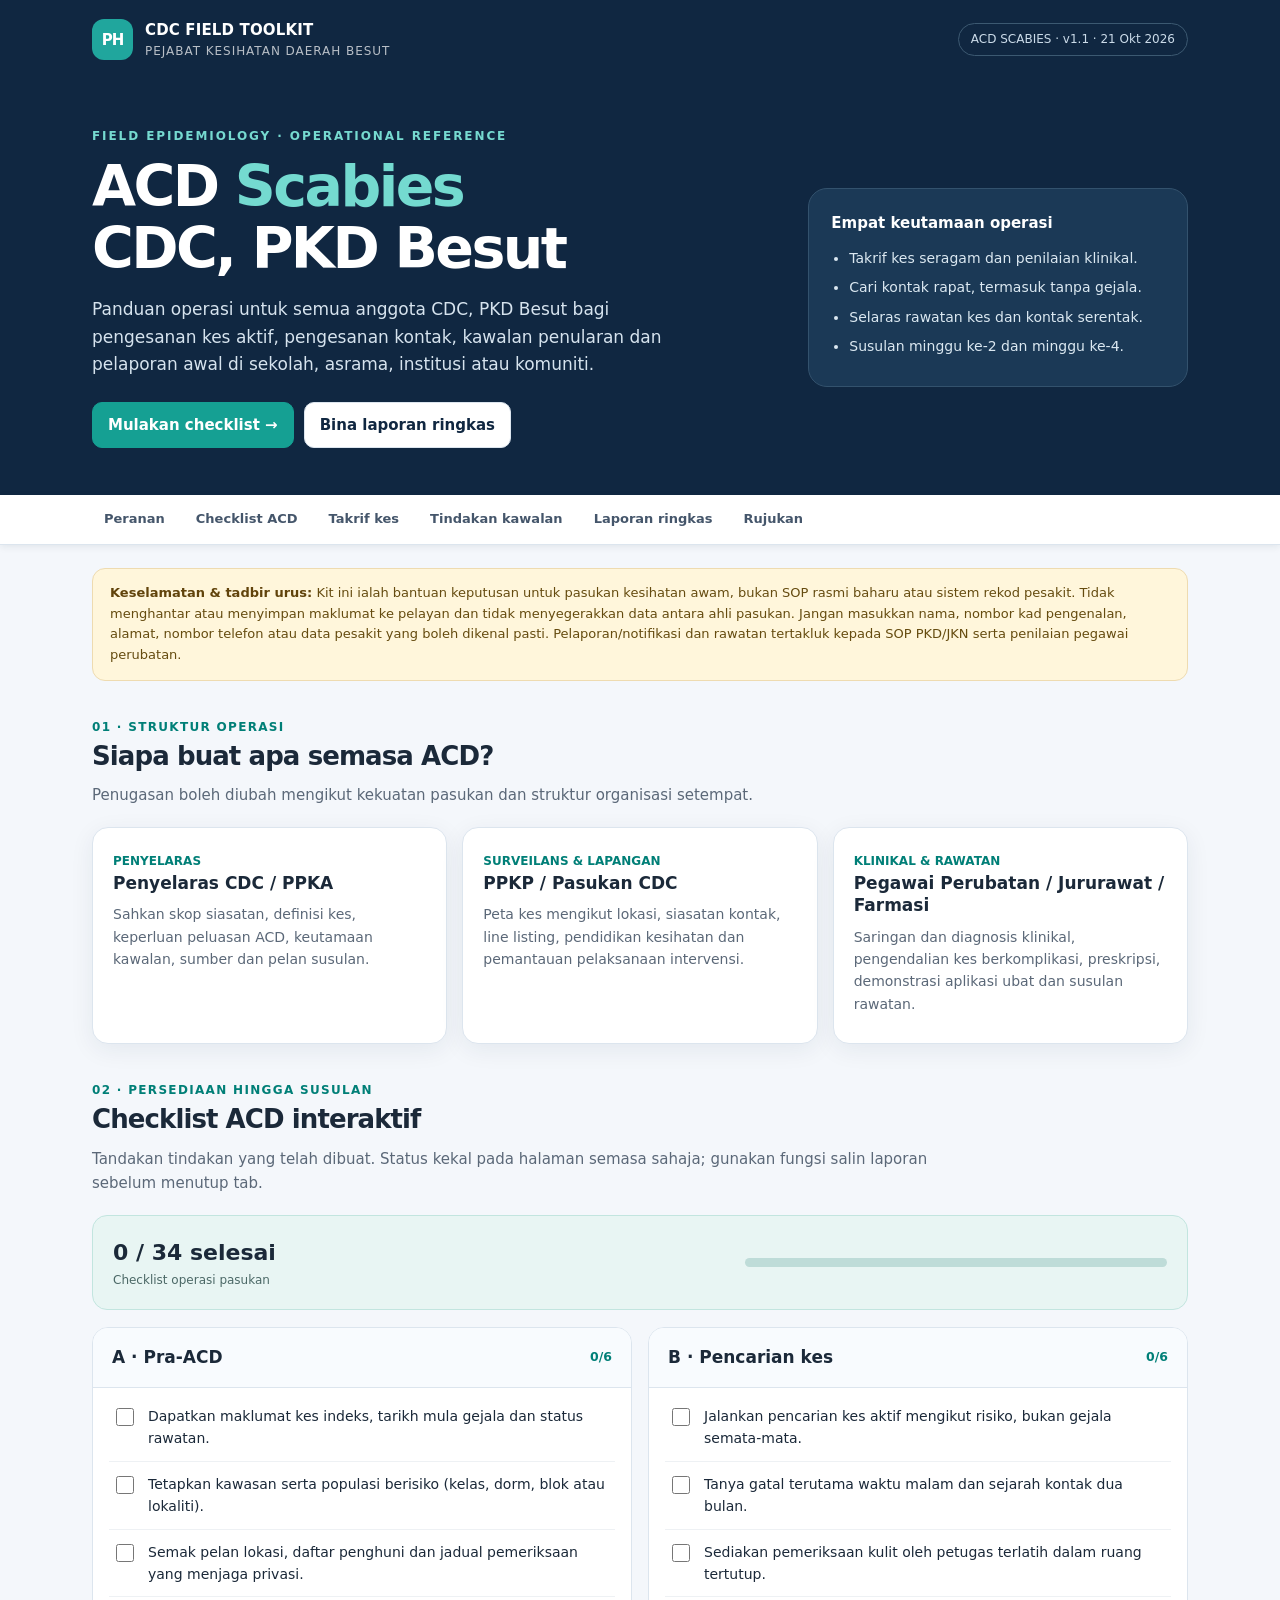
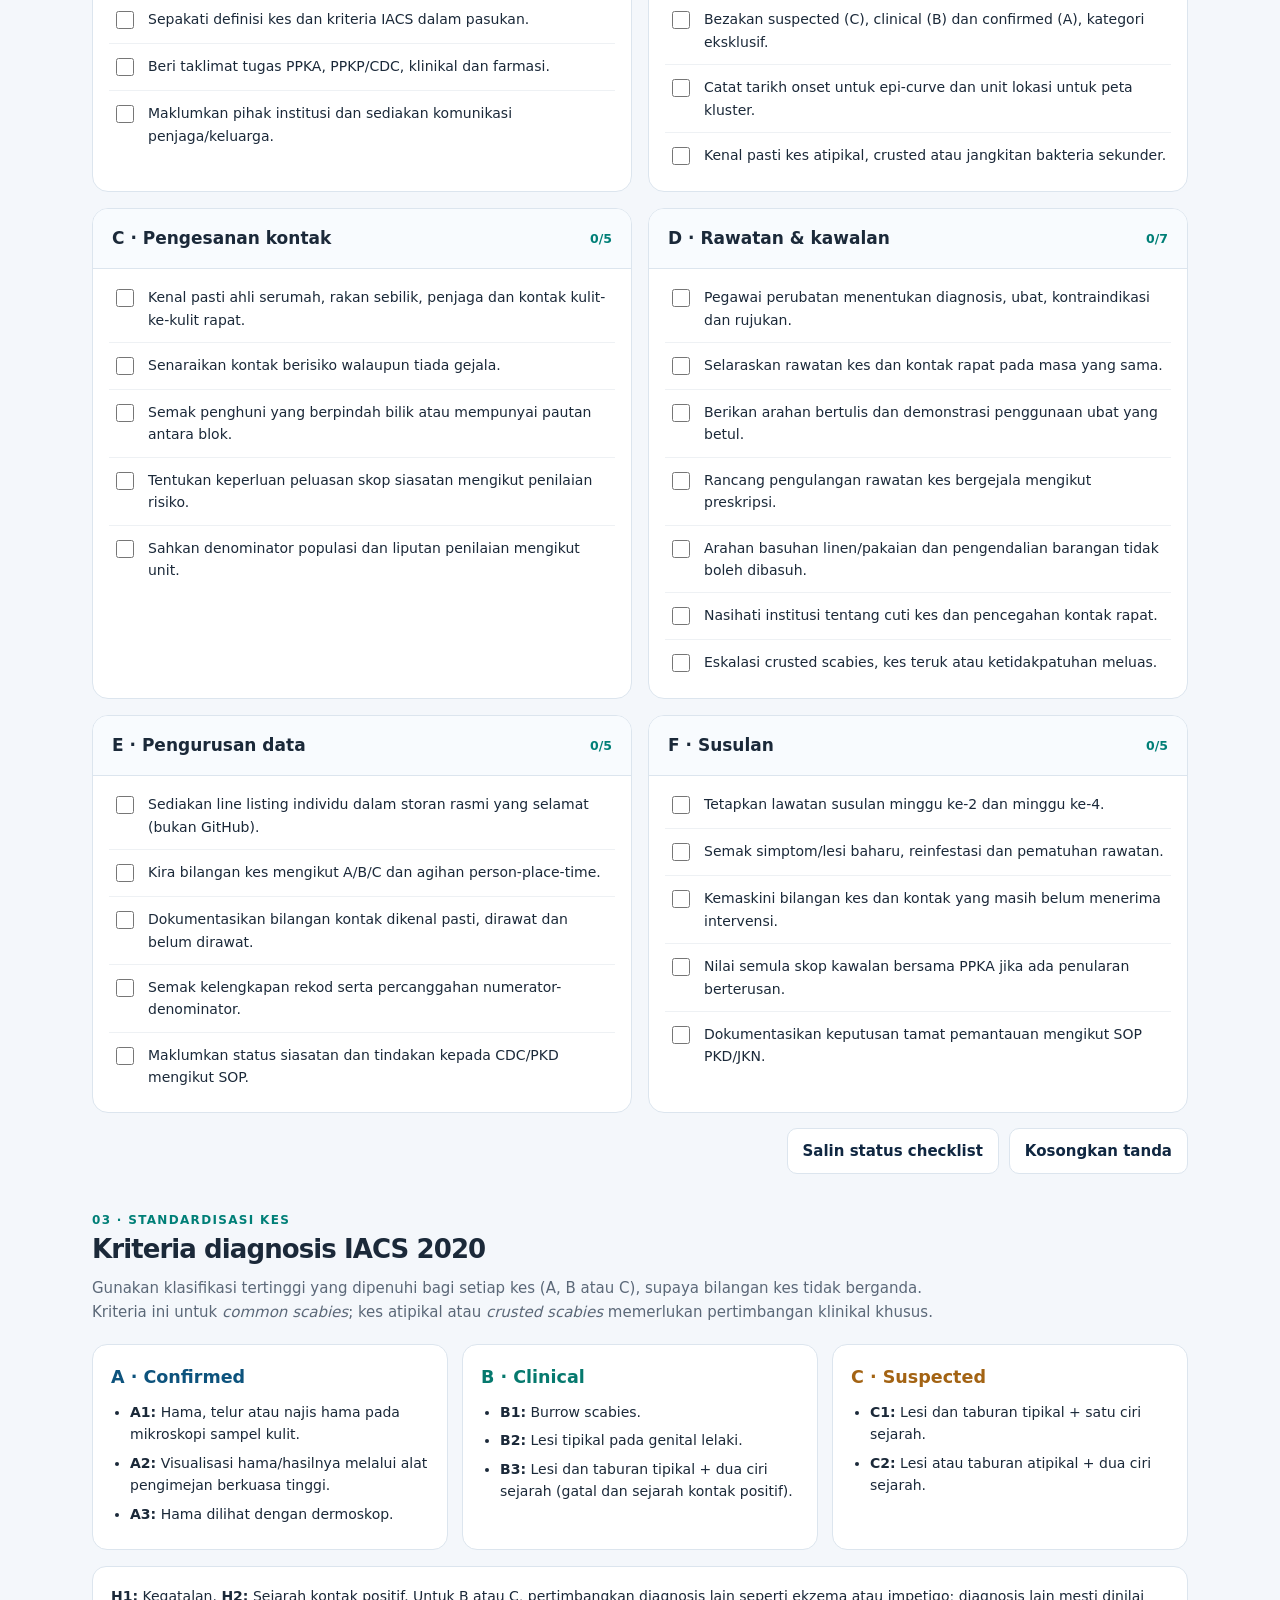
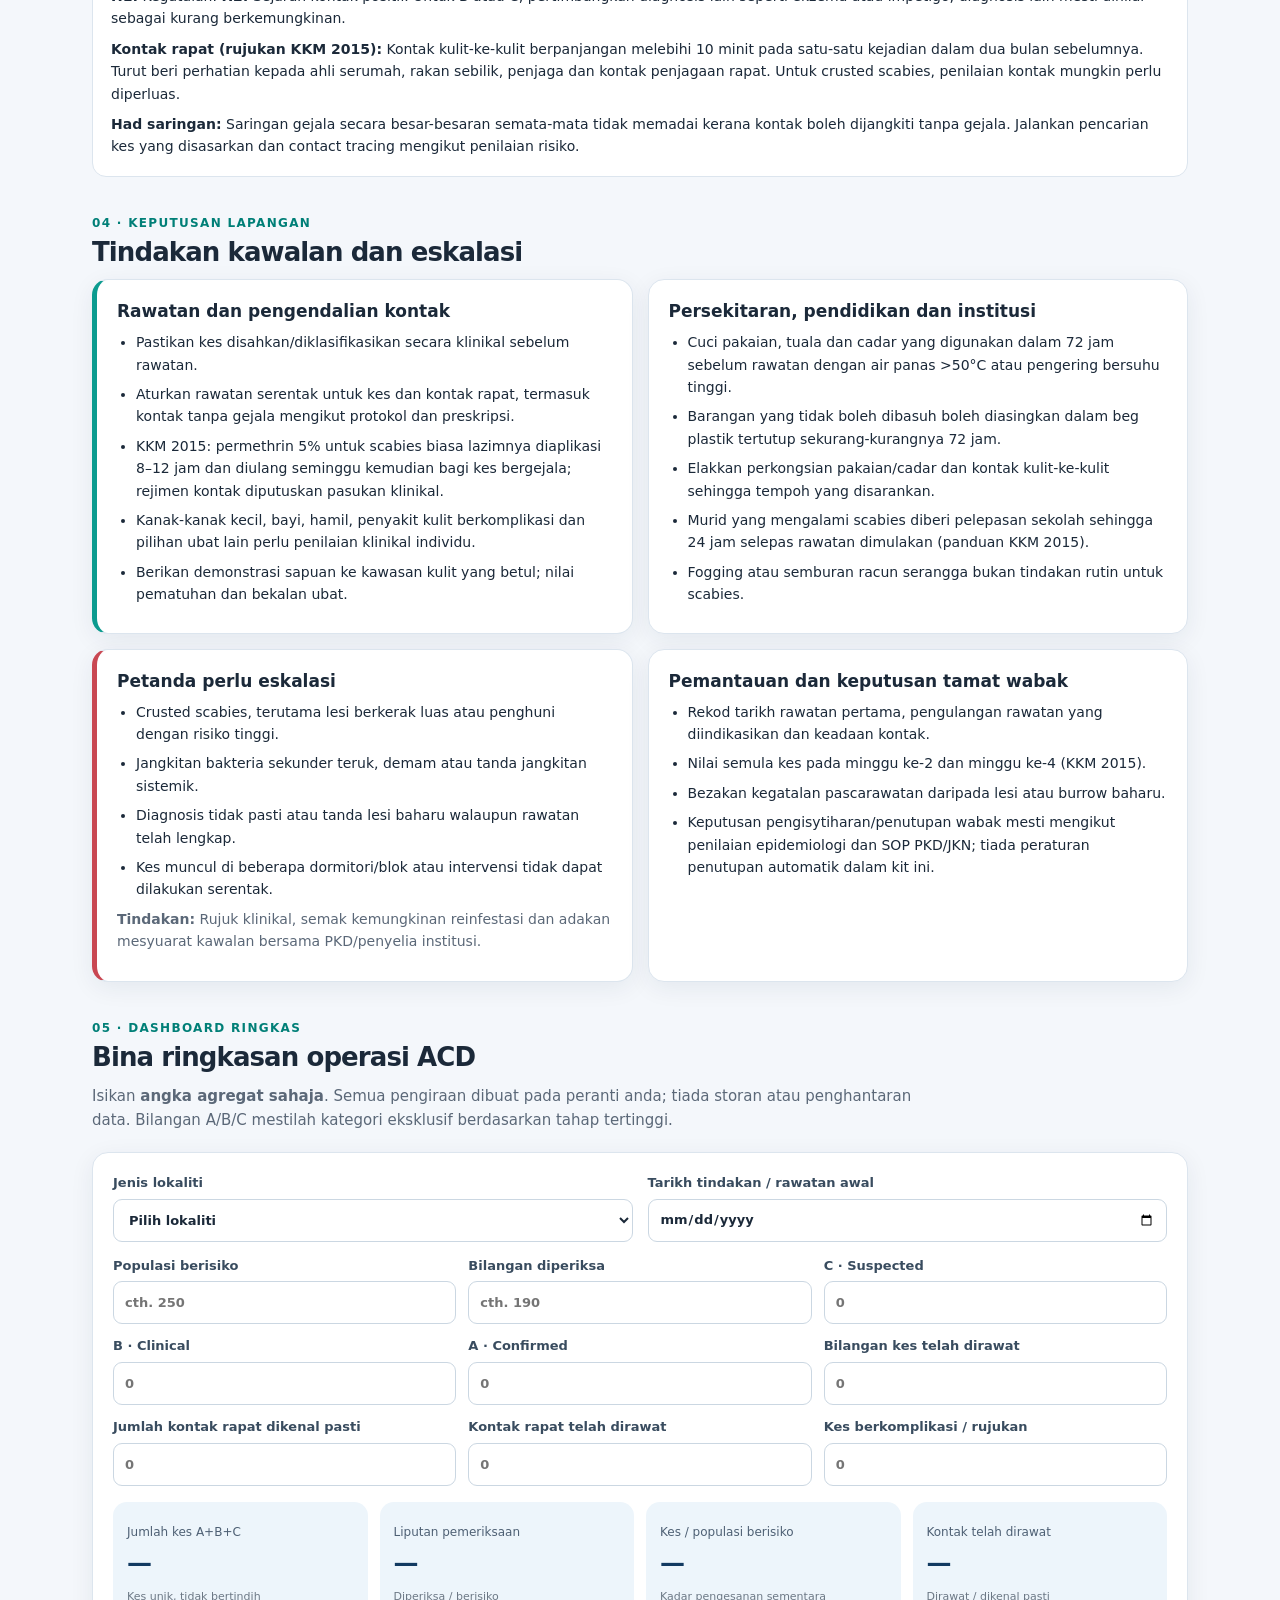
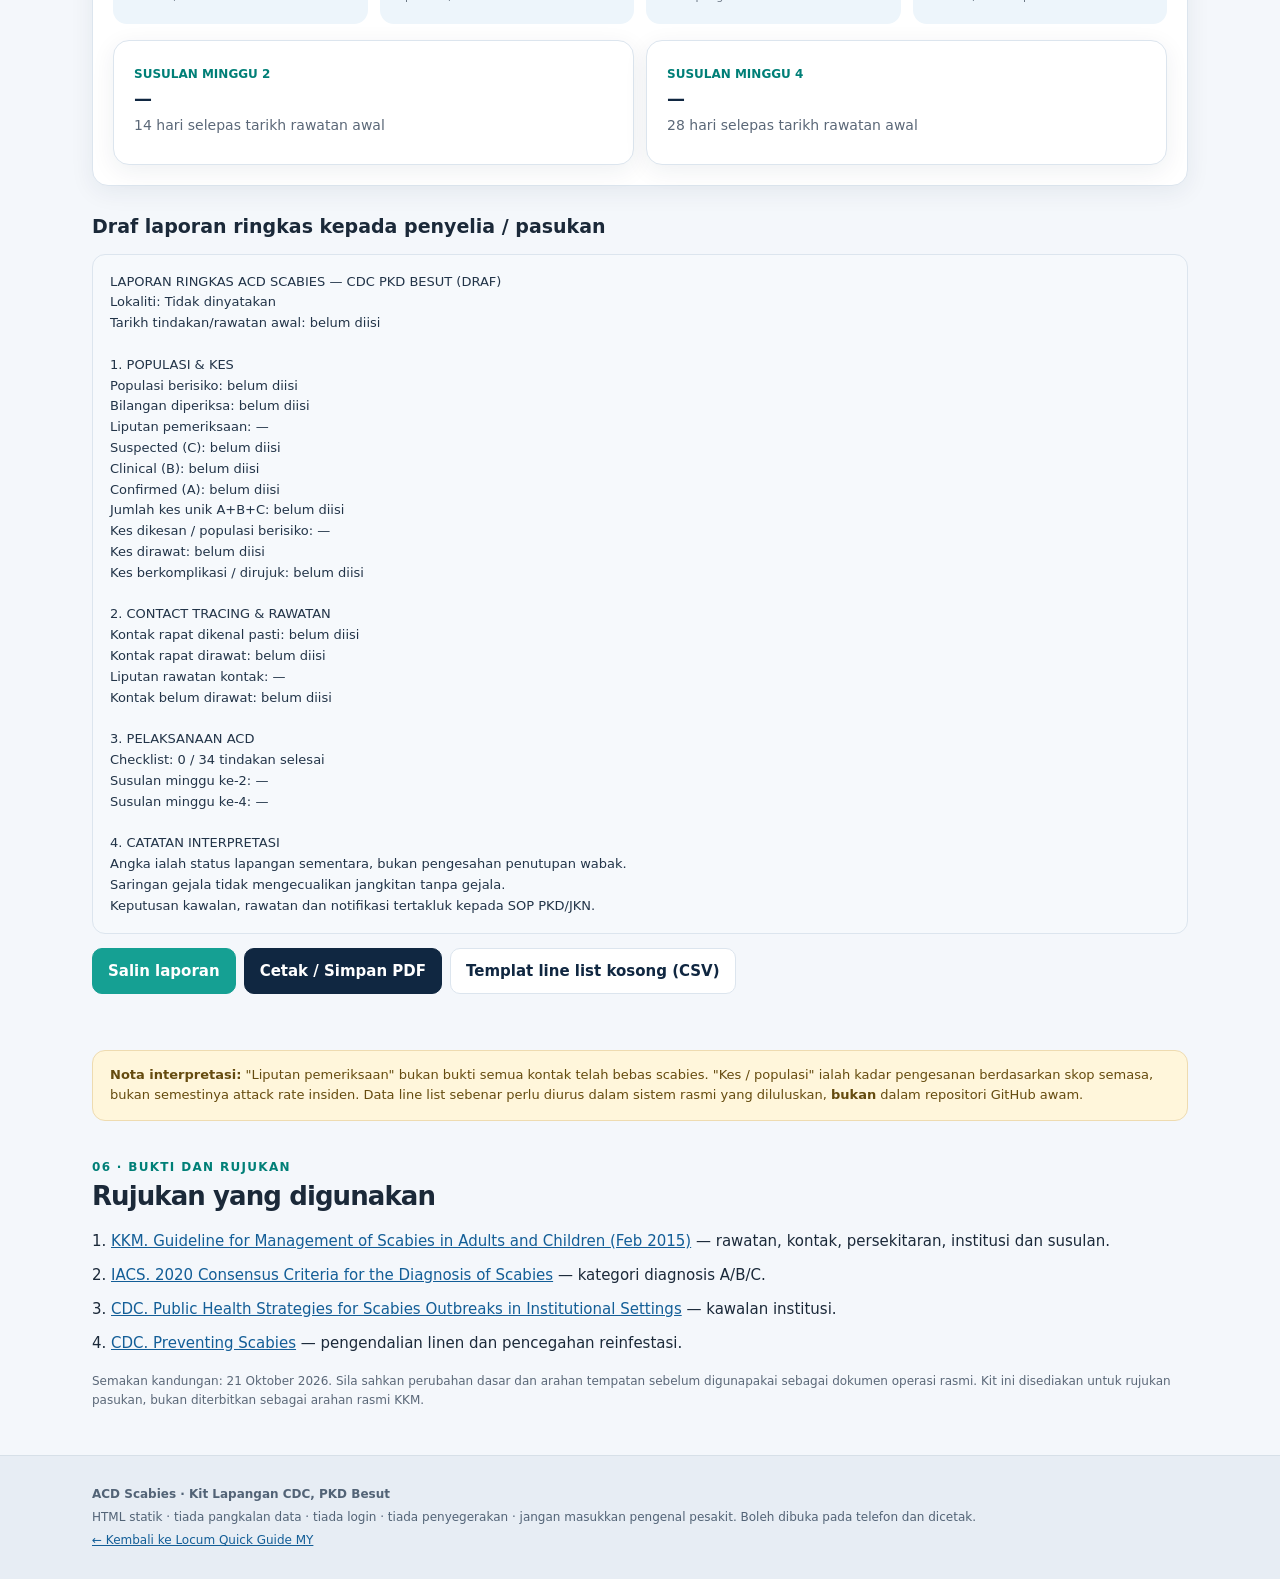
==== commit 5c771c2c: "Rebrand ACD scabies module for all CDC PKD Besut staff" ====
--- a/scabies-acd/index.html
+++ b/scabies-acd/index.html
@@ -4,8 +4,8 @@
 <meta charset="utf-8">
 <meta name="viewport" content="width=device-width,initial-scale=1,viewport-fit=cover">
 <meta name="theme-color" content="#102741">
-<meta name="description" content="Kit lapangan ACD scabies untuk pasukan kesihatan awam: checklist, kriteria IACS, kawalan wabak dan laporan ringkas tanpa data pesakit.">
-<title>ACD Scabies | Kit Lapangan PPKA</title>
+<meta name="description" content="Kit lapangan ACD scabies untuk semua anggota CDC, Pejabat Kesihatan Daerah Besut: checklist, kriteria IACS, kawalan wabak dan laporan agregat tanpa data pesakit.">
+<title>ACD Scabies | Kit Lapangan CDC, PKD Besut</title>
 <style>
 :root{--navy:#102741;--navy2:#193c5e;--blue:#215f9b;--teal:#007f77;--tealpale:#e7f5f1;--bg:#f4f7fb;--ink:#1b2939;--muted:#5b6878;--line:#dce5ee;--white:#fff;--yellow:#fff6db;--amber:#926300;--red:#a5343b;--shadow:0 6px 24px rgba(16,39,65,.07)}
 *{box-sizing:border-box}html{scroll-behavior:smooth}body{margin:0;background:var(--bg);color:var(--ink);font:15px/1.6 system-ui,-apple-system,BlinkMacSystemFont,"Segoe UI",sans-serif}a{color:#135e97}button,input,select{font:inherit}button{cursor:pointer}button:focus-visible,a:focus-visible,input:focus-visible,select:focus-visible{outline:3px solid #55a8dc;outline-offset:2px}
@@ -15,9 +15,9 @@
 <body>
 <header class="top">
 <div class="wrap">
-<div class="head"><a class="brand" href="../"><div class="logo">PH</div><div><strong>PUBLIC HEALTH FIELD KIT</strong><span>PEJABAT KESIHATAN DAERAH · MALAYSIA</span></div></a><span class="head-right">ACD SCABIES · v1.0 · 20 Okt 2026</span></div>
+<div class="head"><a class="brand" href="../"><div class="logo">PH</div><div><strong>CDC FIELD TOOLKIT</strong><span>PEJABAT KESIHATAN DAERAH BESUT</span></div></a><span class="head-right">ACD SCABIES · v1.1 · 21 Okt 2026</span></div>
 <div class="hero">
-<div><div class="eyebrow">FIELD EPIDEMIOLOGY · OPERATIONAL REFERENCE</div><h1>ACD <span>Scabies</span><br>Kit Lapangan PPKA</h1><p>Panduan praktikal untuk menyelaras pengesanan kes aktif, pengesanan kontak, kawalan penularan dan pelaporan awal di sekolah, asrama, institusi atau komuniti.</p><div class="hero-actions"><a class="btn primary" href="#checklist">Mulakan checklist →</a><a class="btn" href="#ringkasan">Bina laporan ringkas</a></div></div>
+<div><div class="eyebrow">FIELD EPIDEMIOLOGY · OPERATIONAL REFERENCE</div><h1>ACD <span>Scabies</span><br>CDC, PKD Besut</h1><p>Panduan operasi untuk semua anggota CDC, PKD Besut bagi pengesanan kes aktif, pengesanan kontak, kawalan penularan dan pelaporan awal di sekolah, asrama, institusi atau komuniti.</p><div class="hero-actions"><a class="btn primary" href="#checklist">Mulakan checklist →</a><a class="btn" href="#ringkasan">Bina laporan ringkas</a></div></div>
 <aside class="hero-side"><h3>Empat keutamaan operasi</h3><ul><li>Takrif kes seragam dan penilaian klinikal.</li><li>Cari kontak rapat, termasuk tanpa gejala.</li><li>Selaras rawatan kes dan kontak serentak.</li><li>Susulan minggu ke-2 dan minggu ke-4.</li></ul></aside>
 </div>
 </div></header>
@@ -28,7 +28,7 @@
 <section class="section" id="peranan">
 <div class="kicker">01 · Struktur operasi</div><h2>Siapa buat apa semasa ACD?</h2><p class="lead">Penugasan boleh diubah mengikut kekuatan pasukan dan struktur organisasi setempat.</p>
 <div class="cards">
-<div class="card"><span class="role">PENYELARAS</span><h3>PPKA / Pegawai Kesihatan</h3><p>Sahkan skop siasatan, definisi kes, keperluan peluasan ACD, keutamaan kawalan, sumber dan pelan susulan.</p></div>
+<div class="card"><span class="role">PENYELARAS</span><h3>Penyelaras CDC / PPKA</h3><p>Sahkan skop siasatan, definisi kes, keperluan peluasan ACD, keutamaan kawalan, sumber dan pelan susulan.</p></div>
 <div class="card"><span class="role">SURVEILANS & LAPANGAN</span><h3>PPKP / Pasukan CDC</h3><p>Peta kes mengikut lokasi, siasatan kontak, line listing, pendidikan kesihatan dan pemantauan pelaksanaan intervensi.</p></div>
 <div class="card"><span class="role">KLINIKAL & RAWATAN</span><h3>Pegawai Perubatan / Jururawat / Farmasi</h3><p>Saringan dan diagnosis klinikal, pengendalian kes berkomplikasi, preskripsi, demonstrasi aplikasi ubat dan susulan rawatan.</p></div>
 </div></section>
@@ -85,9 +85,9 @@
 <div class="notice"><b>Nota interpretasi:</b> "Liputan pemeriksaan" bukan bukti semua kontak telah bebas scabies. "Kes / populasi" ialah kadar pengesanan berdasarkan skop semasa, bukan semestinya attack rate insiden. Data line list sebenar perlu diurus dalam sistem rasmi yang diluluskan, <b>bukan</b> dalam repositori GitHub awam.</div>
 </section>
 
-<section class="section" id="rujukan"><div class="kicker">06 · Bukti dan rujukan</div><h2>Rujukan yang digunakan</h2><ol class="source-list"><li><a target="_blank" rel="noopener noreferrer" href="https://moh.gov.my/images/04-penerbitan/penerbitan-klinikal/pengurusan-kesihatan-dan-kawalan-penyakit/Guideline_For_Management_Of_Scabies_In_Adults_And_Children.pdf">KKM. Guideline for Management of Scabies in Adults and Children (Feb 2015)</a> — rawatan, kontak, persekitaran, institusi dan susulan.</li><li><a target="_blank" rel="noopener noreferrer" href="https://pmc.ncbi.nlm.nih.gov/articles/PMC7687112/">IACS. 2020 Consensus Criteria for the Diagnosis of Scabies</a> — kategori diagnosis A/B/C.</li><li><a target="_blank" rel="noopener noreferrer" href="https://www.cdc.gov/scabies/php/public-health-strategy/">CDC. Public Health Strategies for Scabies Outbreaks in Institutional Settings</a> — kawalan institusi.</li><li><a target="_blank" rel="noopener noreferrer" href="https://www.cdc.gov/scabies/prevention/">CDC. Preventing Scabies</a> — pengendalian linen dan pencegahan reinfestasi.</li></ol><p class="sources-note">Semakan kandungan: 20 Oktober 2026. Sila sahkan perubahan dasar dan arahan tempatan sebelum digunapakai sebagai dokumen operasi rasmi. Kit ini disediakan untuk rujukan pasukan, bukan diterbitkan sebagai arahan rasmi KKM.</p></section>
+<section class="section" id="rujukan"><div class="kicker">06 · Bukti dan rujukan</div><h2>Rujukan yang digunakan</h2><ol class="source-list"><li><a target="_blank" rel="noopener noreferrer" href="https://moh.gov.my/images/04-penerbitan/penerbitan-klinikal/pengurusan-kesihatan-dan-kawalan-penyakit/Guideline_For_Management_Of_Scabies_In_Adults_And_Children.pdf">KKM. Guideline for Management of Scabies in Adults and Children (Feb 2015)</a> — rawatan, kontak, persekitaran, institusi dan susulan.</li><li><a target="_blank" rel="noopener noreferrer" href="https://pmc.ncbi.nlm.nih.gov/articles/PMC7687112/">IACS. 2020 Consensus Criteria for the Diagnosis of Scabies</a> — kategori diagnosis A/B/C.</li><li><a target="_blank" rel="noopener noreferrer" href="https://www.cdc.gov/scabies/php/public-health-strategy/">CDC. Public Health Strategies for Scabies Outbreaks in Institutional Settings</a> — kawalan institusi.</li><li><a target="_blank" rel="noopener noreferrer" href="https://www.cdc.gov/scabies/prevention/">CDC. Preventing Scabies</a> — pengendalian linen dan pencegahan reinfestasi.</li></ol><p class="sources-note">Semakan kandungan: 21 Oktober 2026. Sila sahkan perubahan dasar dan arahan tempatan sebelum digunapakai sebagai dokumen operasi rasmi. Kit ini disediakan untuk rujukan pasukan, bukan diterbitkan sebagai arahan rasmi KKM.</p></section>
 </main>
-<footer><div class="wrap"><p><strong>ACD Scabies · Kit Lapangan PPKA</strong></p><p>HTML statik · tiada pangkalan data · tiada login · tiada penyegerakan · jangan masukkan pengenal pesakit. Boleh dibuka pada telefon dan dicetak.</p><p><a href="../">← Kembali ke Locum Quick Guide MY</a></p></div></footer>
+<footer><div class="wrap"><p><strong>ACD Scabies · Kit Lapangan CDC, PKD Besut</strong></p><p>HTML statik · tiada pangkalan data · tiada login · tiada penyegerakan · jangan masukkan pengenal pesakit. Boleh dibuka pada telefon dan dicetak.</p><p><a href="../">← Kembali ke Locum Quick Guide MY</a></p></div></footer>
 <script>
 "use strict";
 (function(){
@@ -238,7 +238,7 @@
  $("follow28").textContent=addDays(date,28);
  const remaining=(n.contacts!==null&&n.treatedContacts!==null)?n.contacts-n.treatedContacts:null;
  const lines=[
-  "LAPORAN RINGKAS ACD SCABIES — DRAF",
+  "LAPORAN RINGKAS ACD SCABIES — CDC PKD BESUT (DRAF)",
   "Lokaliti: "+$("siteType").value,
   "Tarikh tindakan/rawatan awal: "+(date||"belum diisi"),
   "",
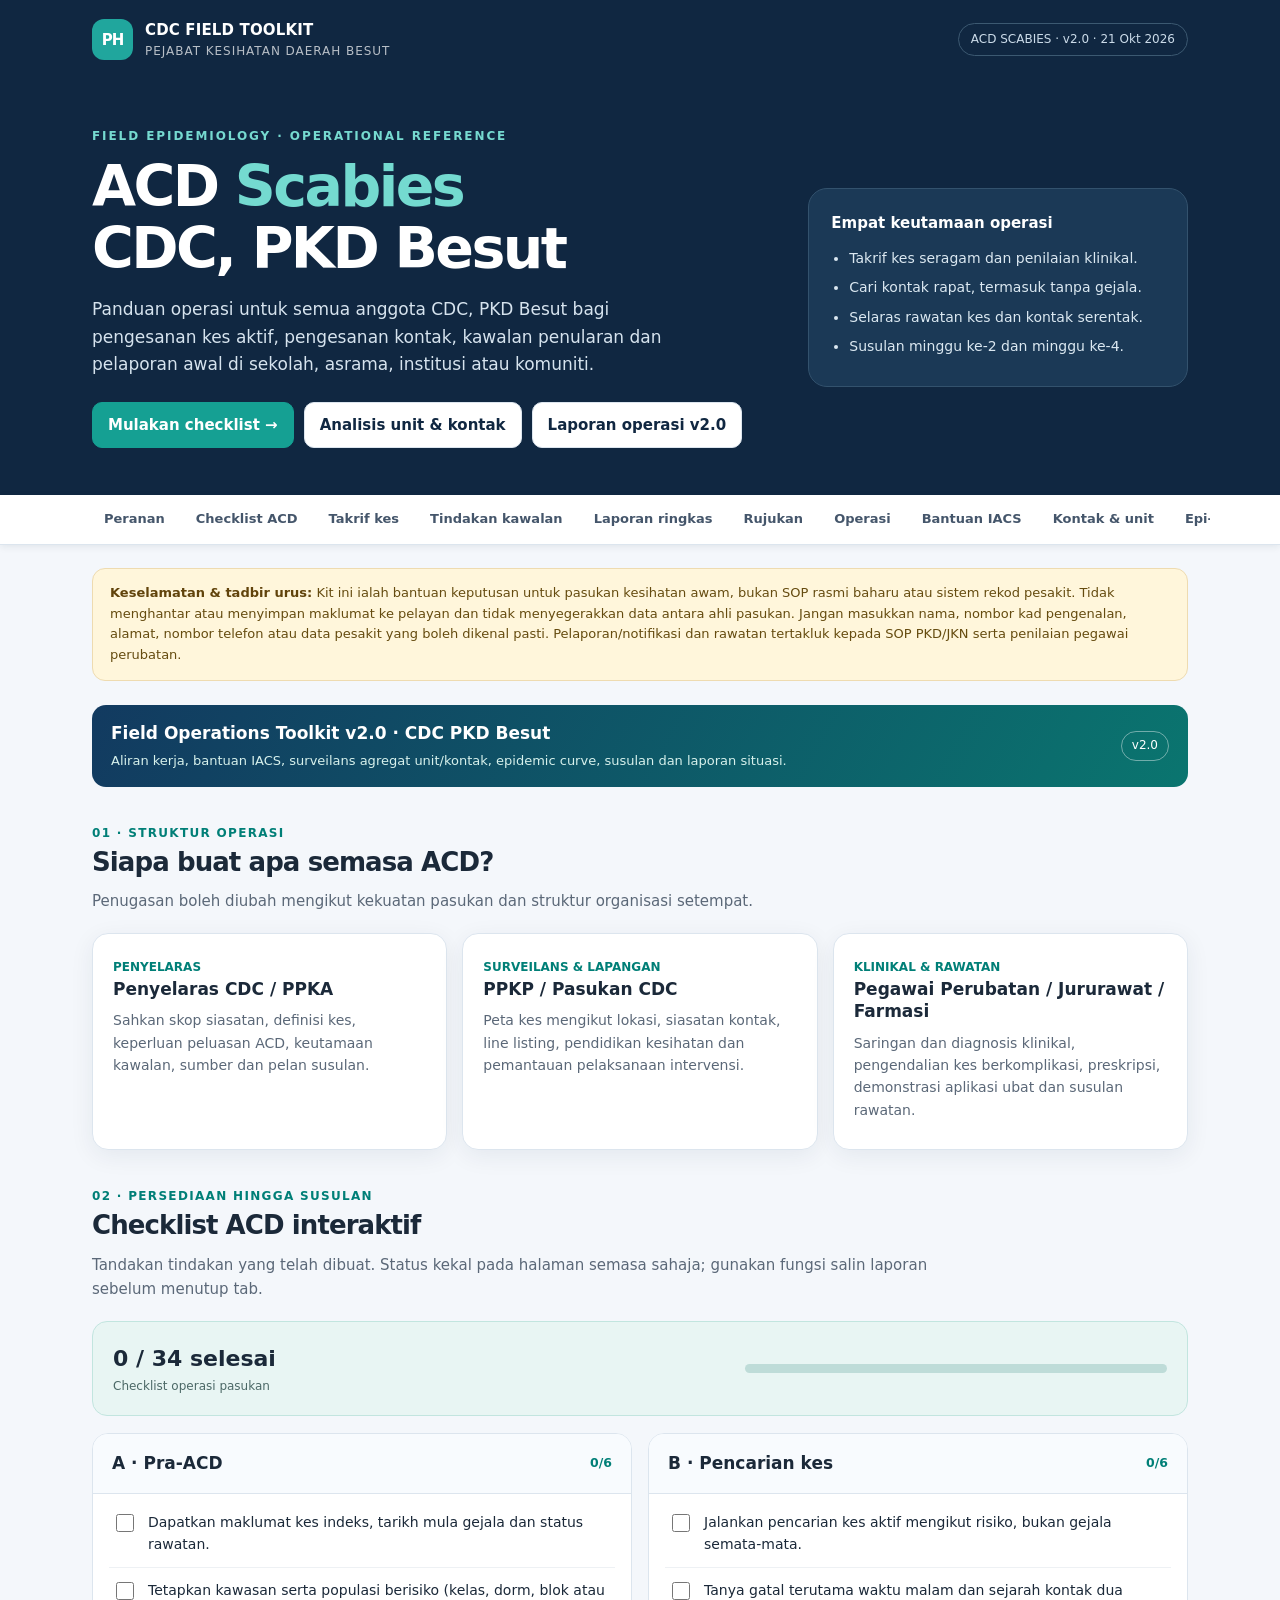
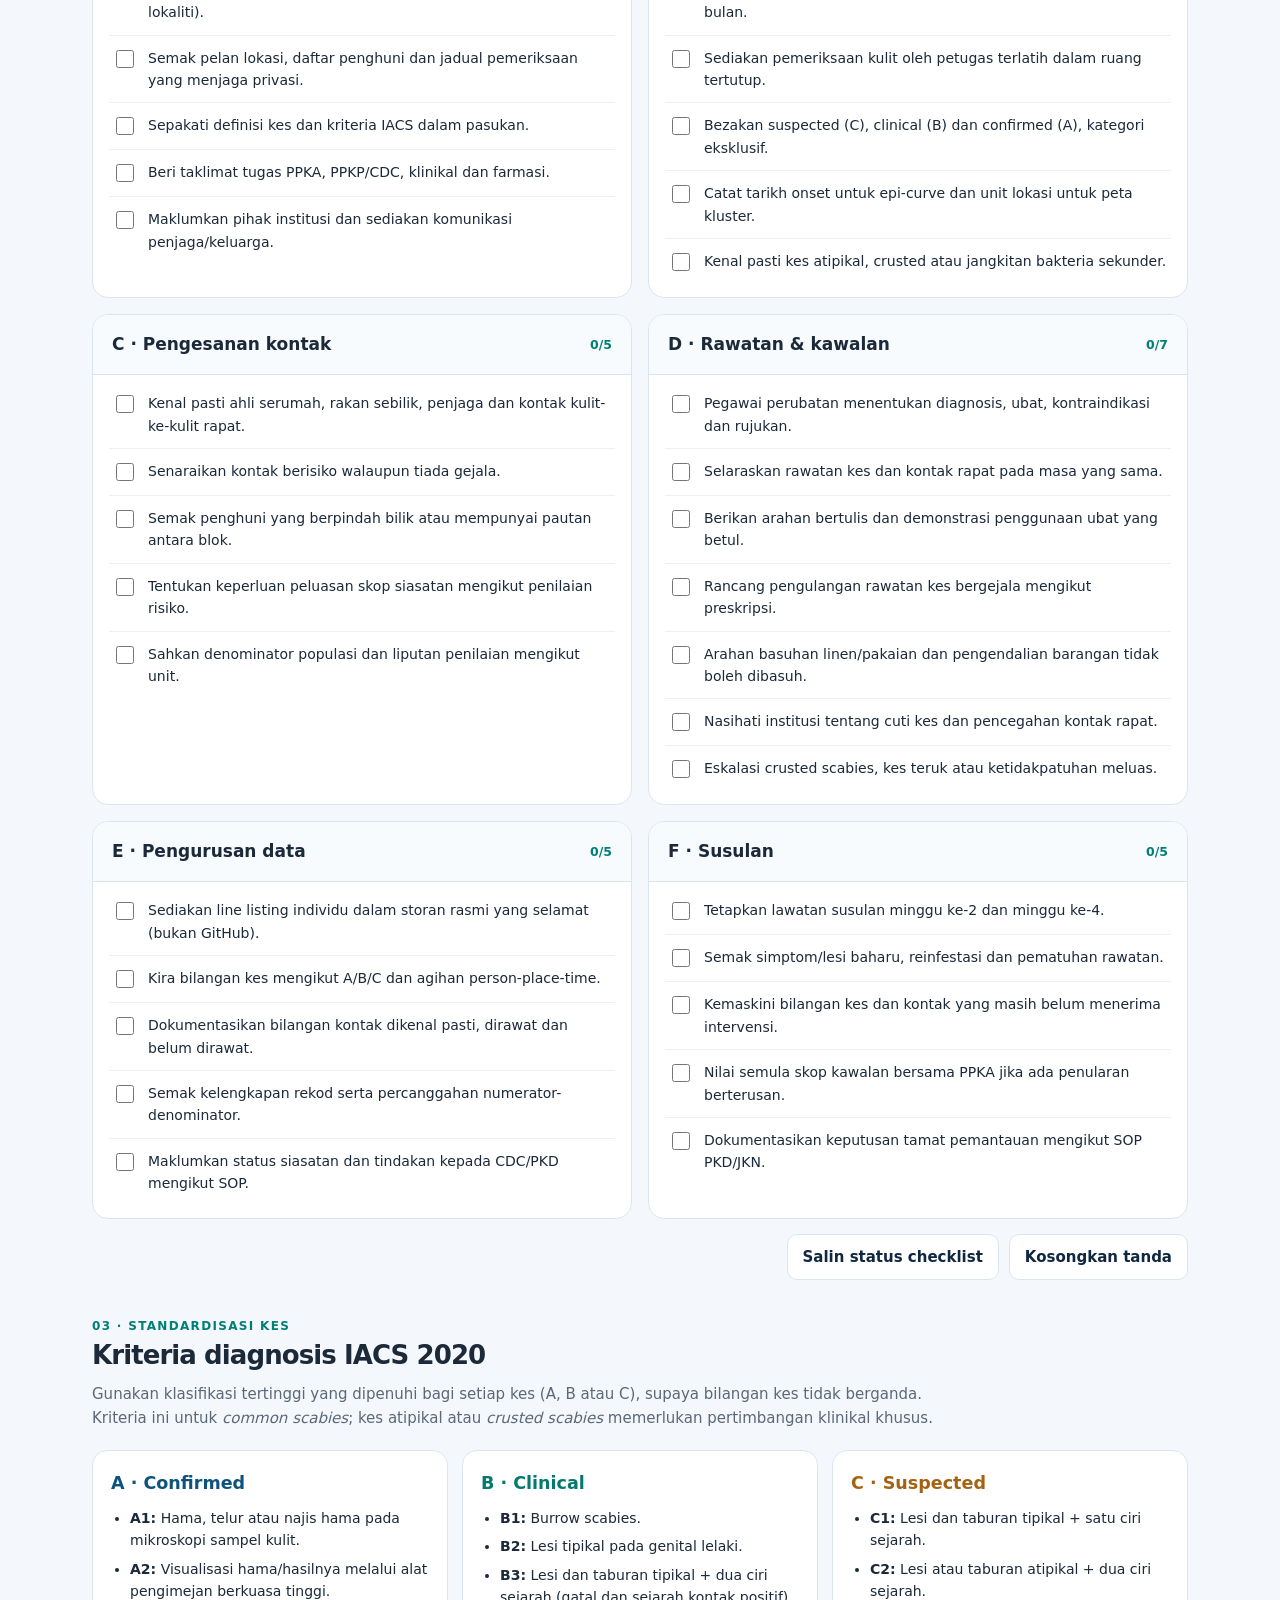
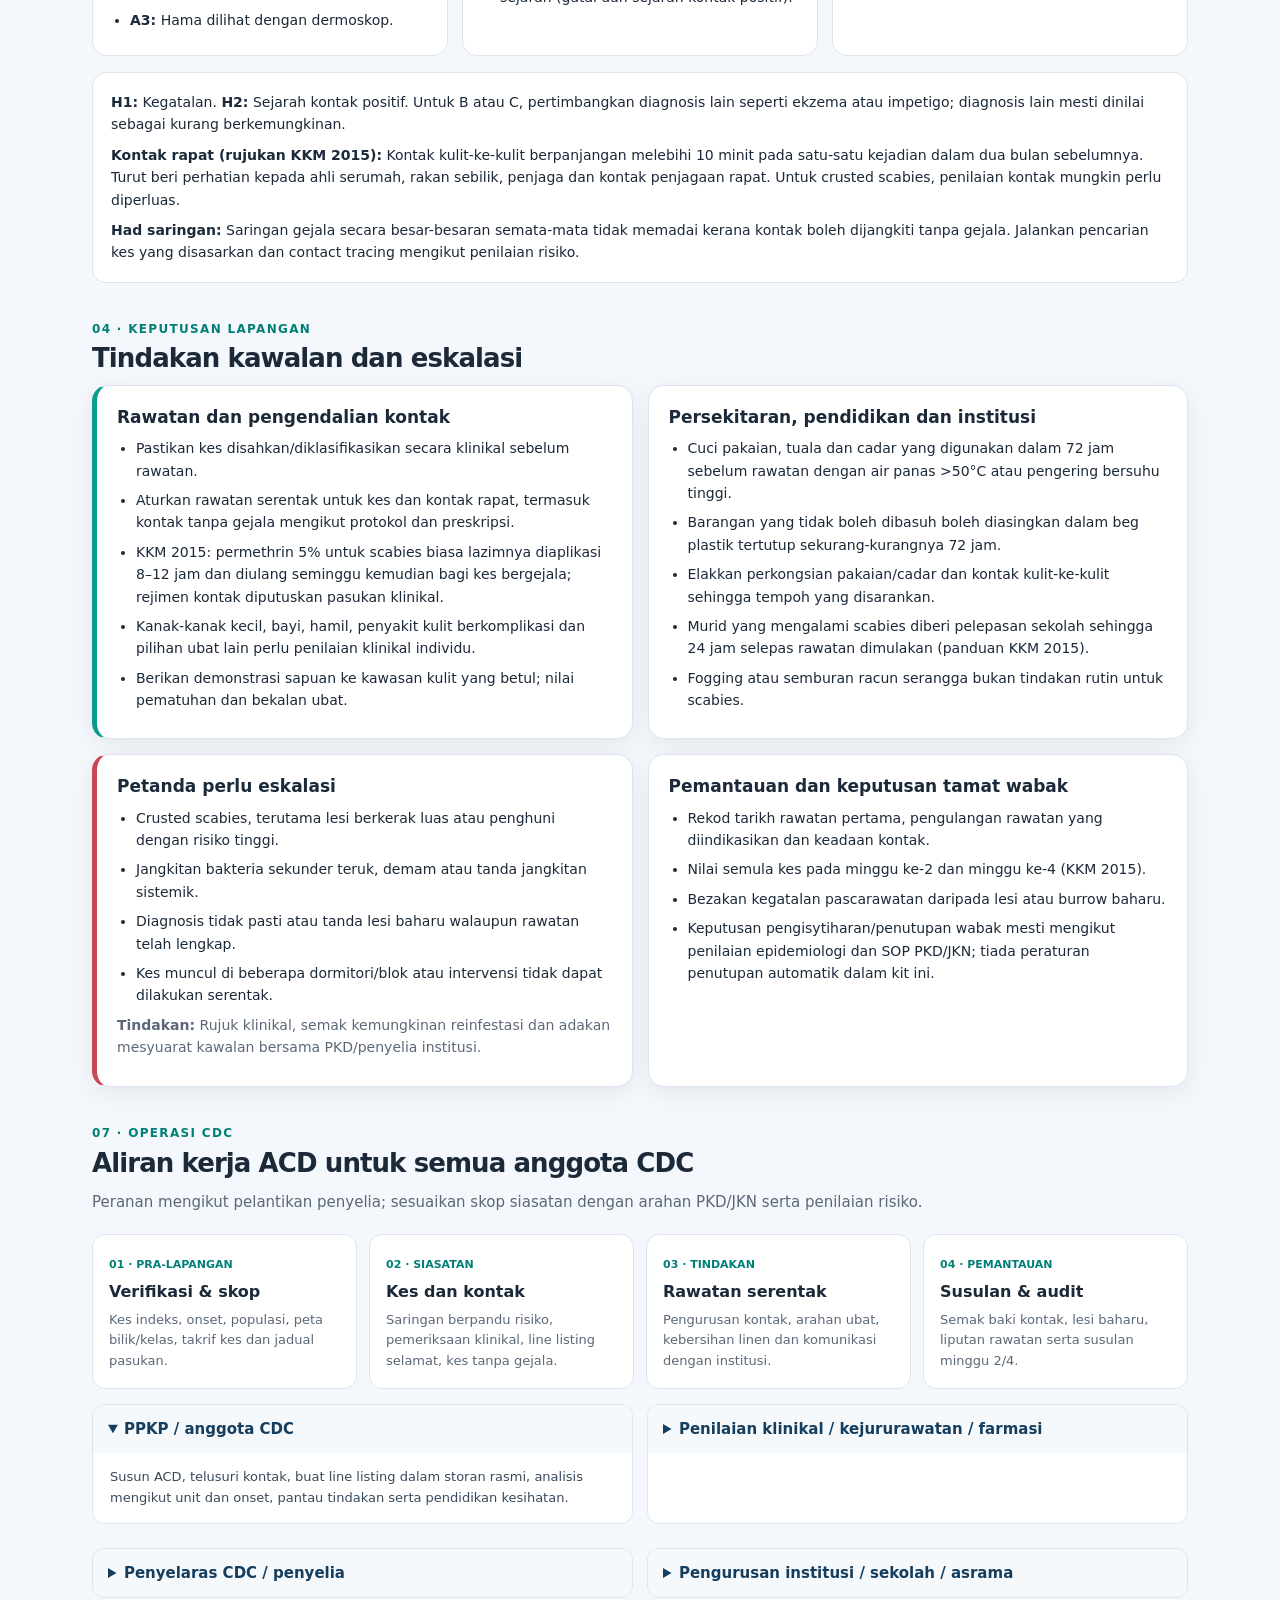
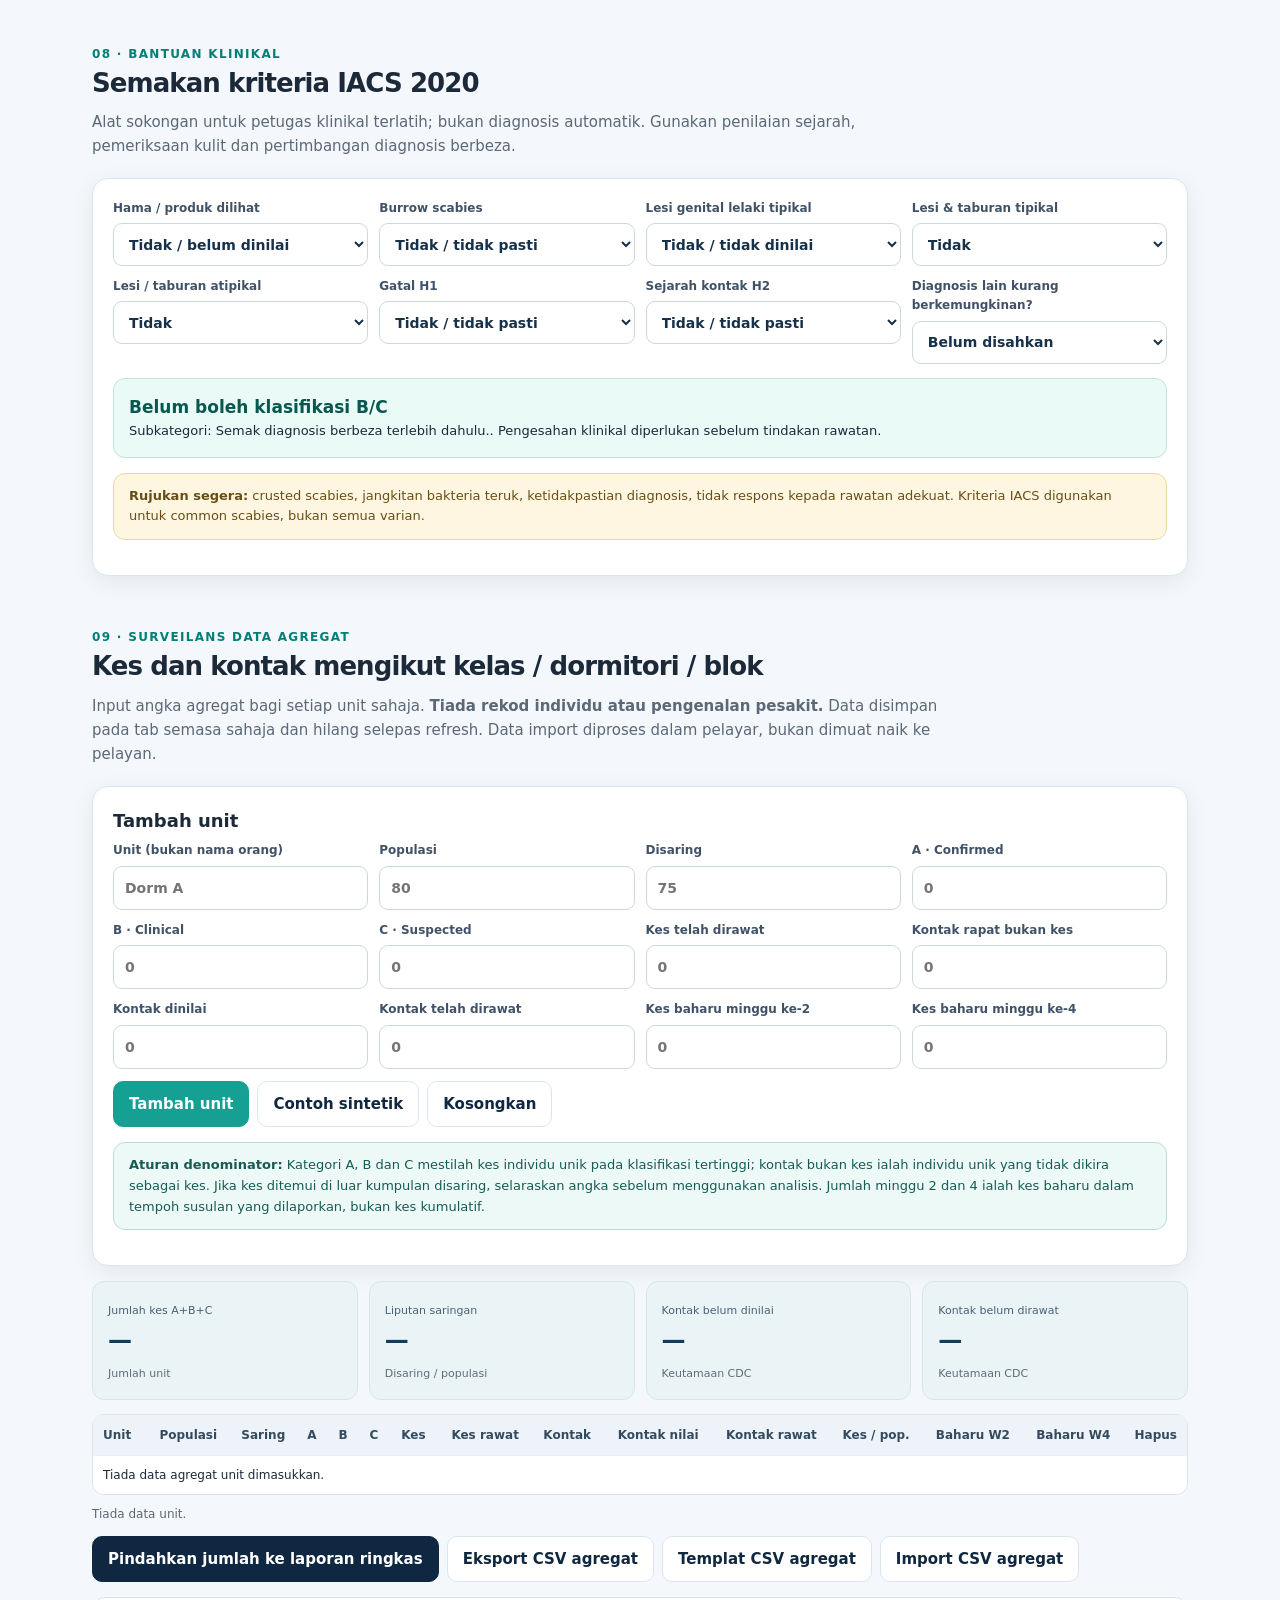
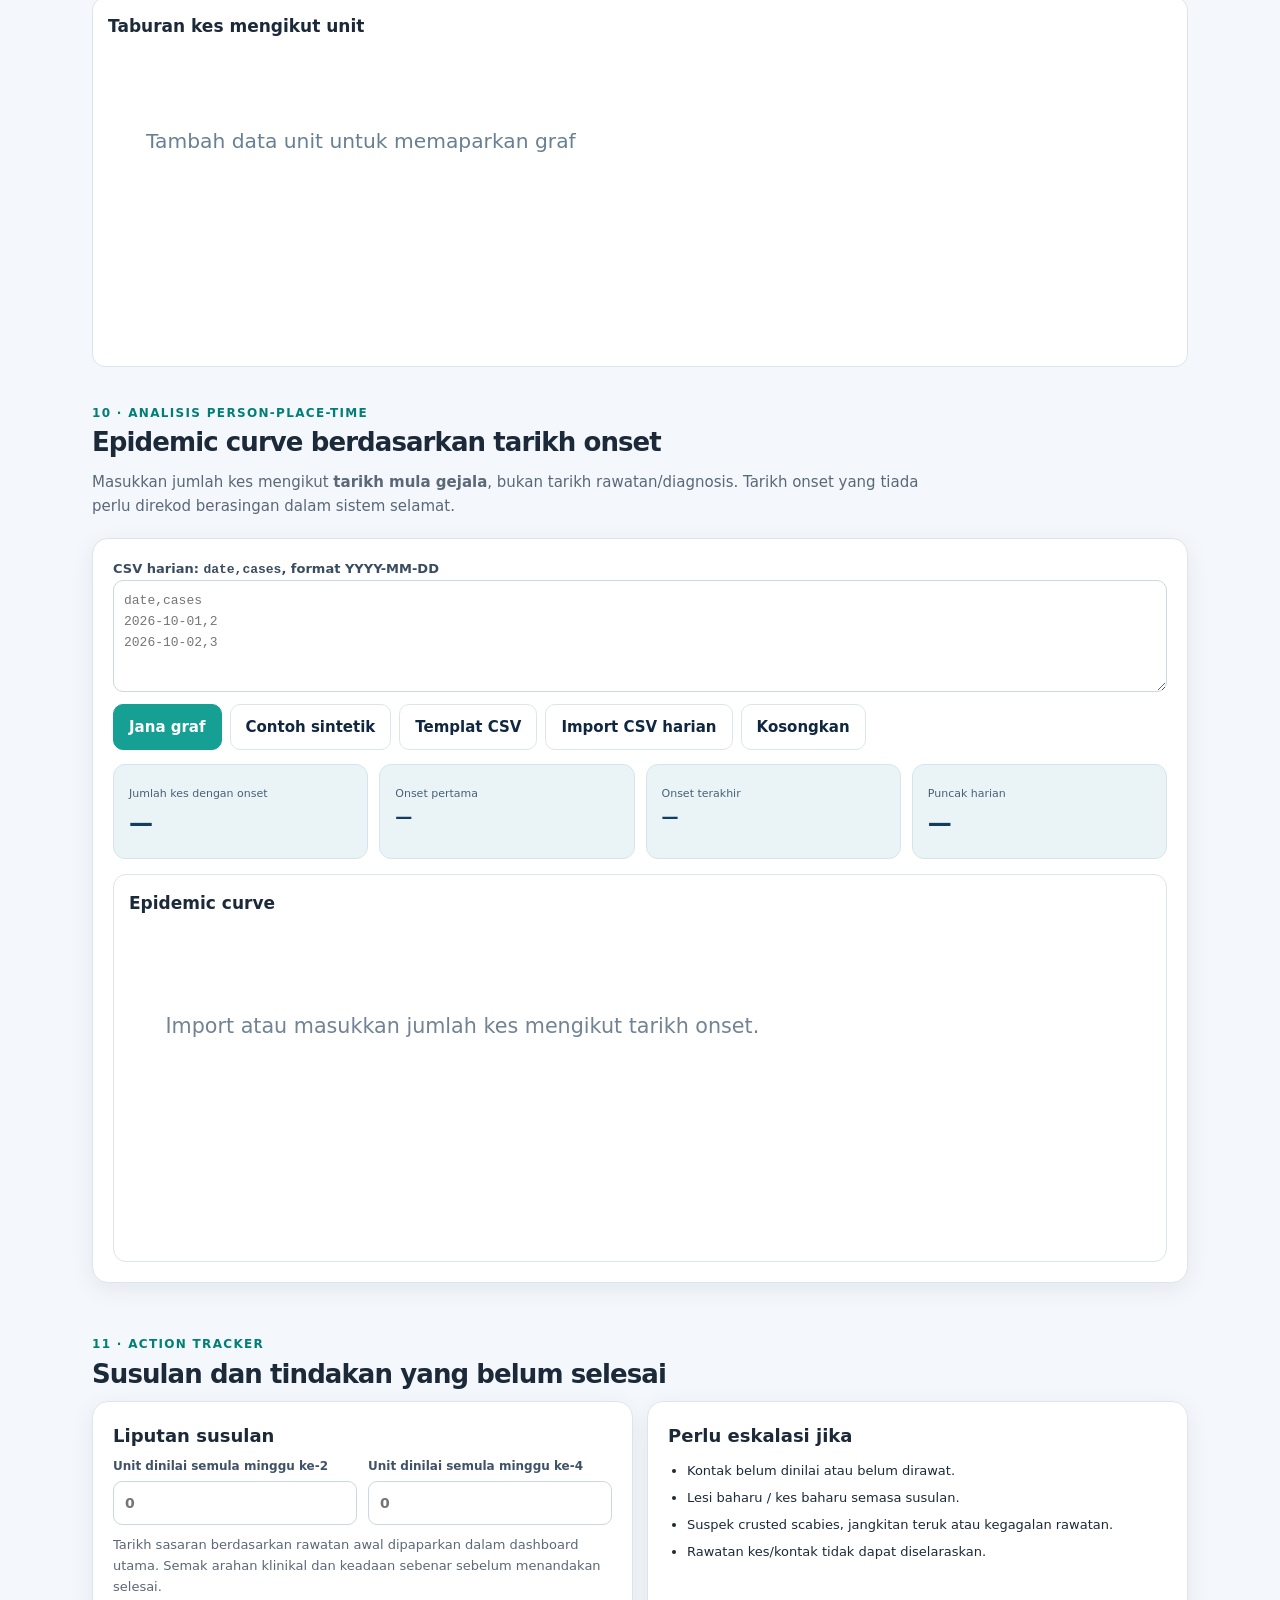
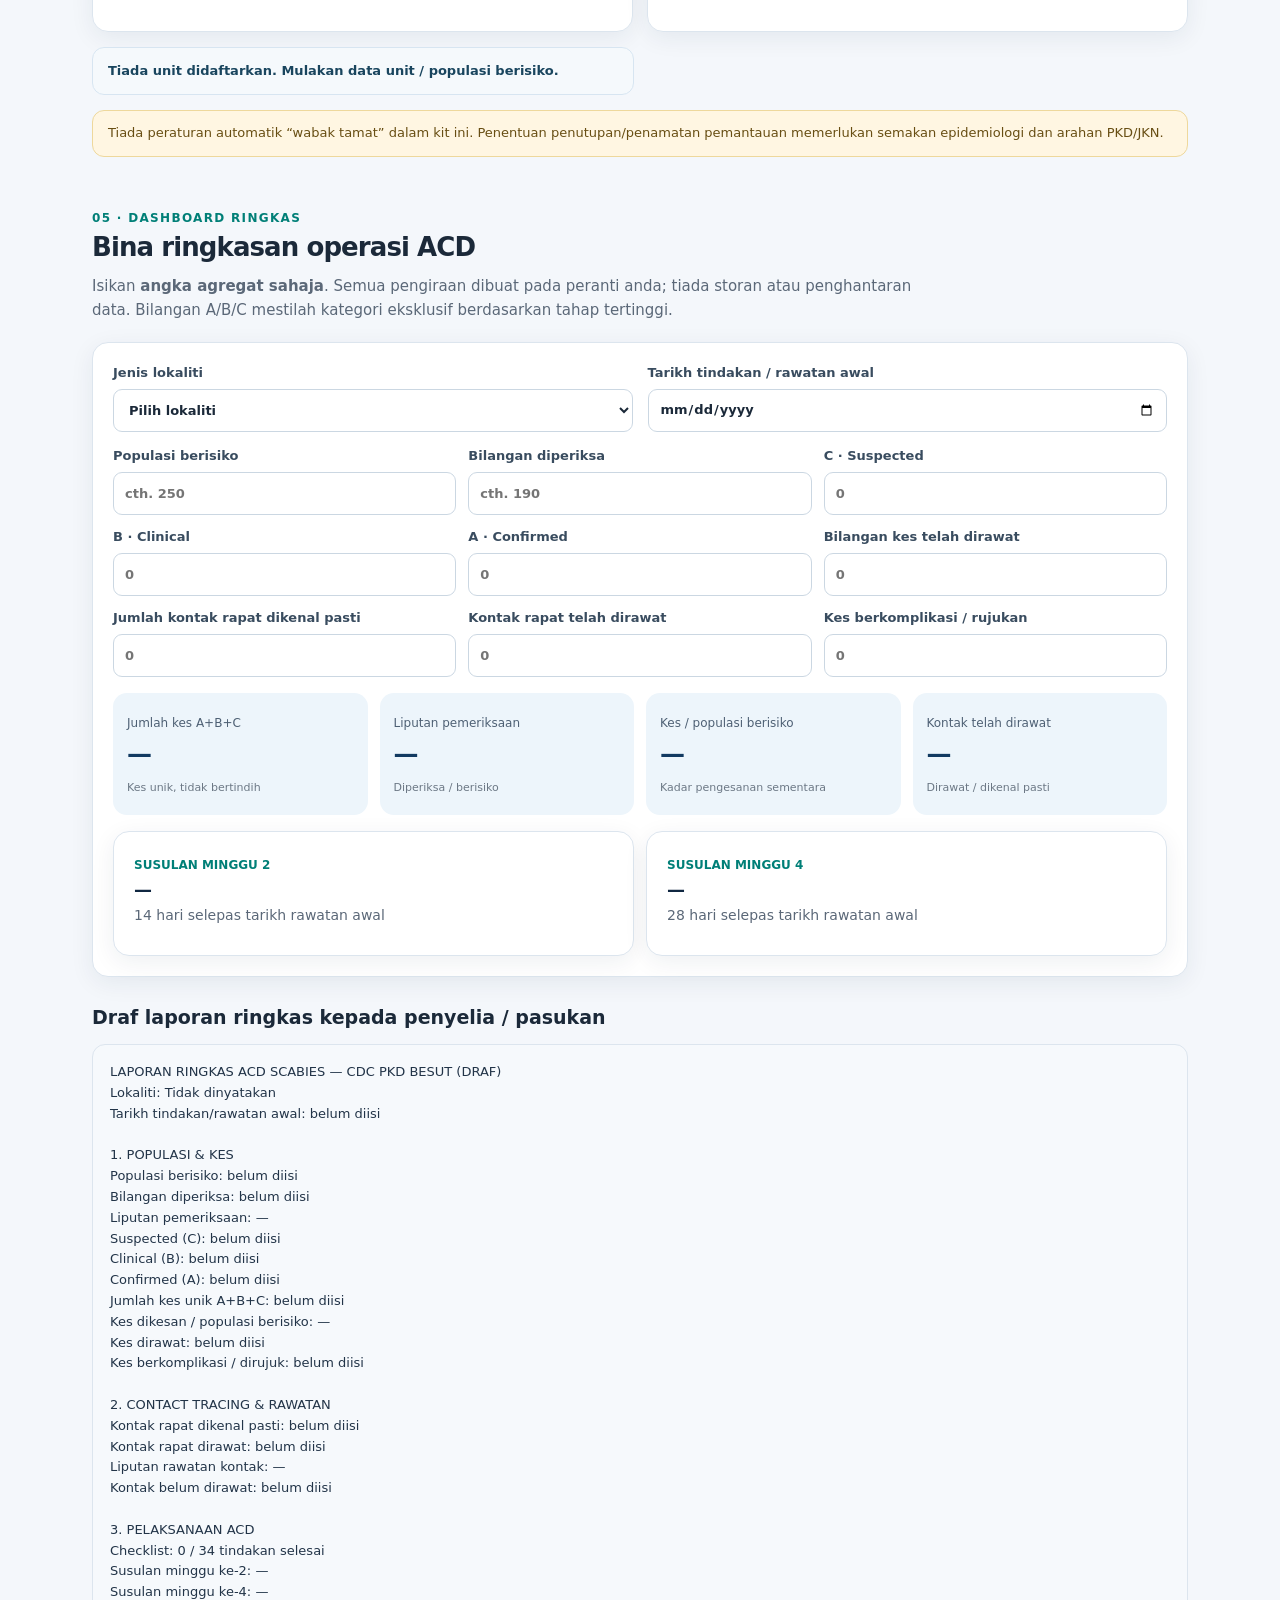
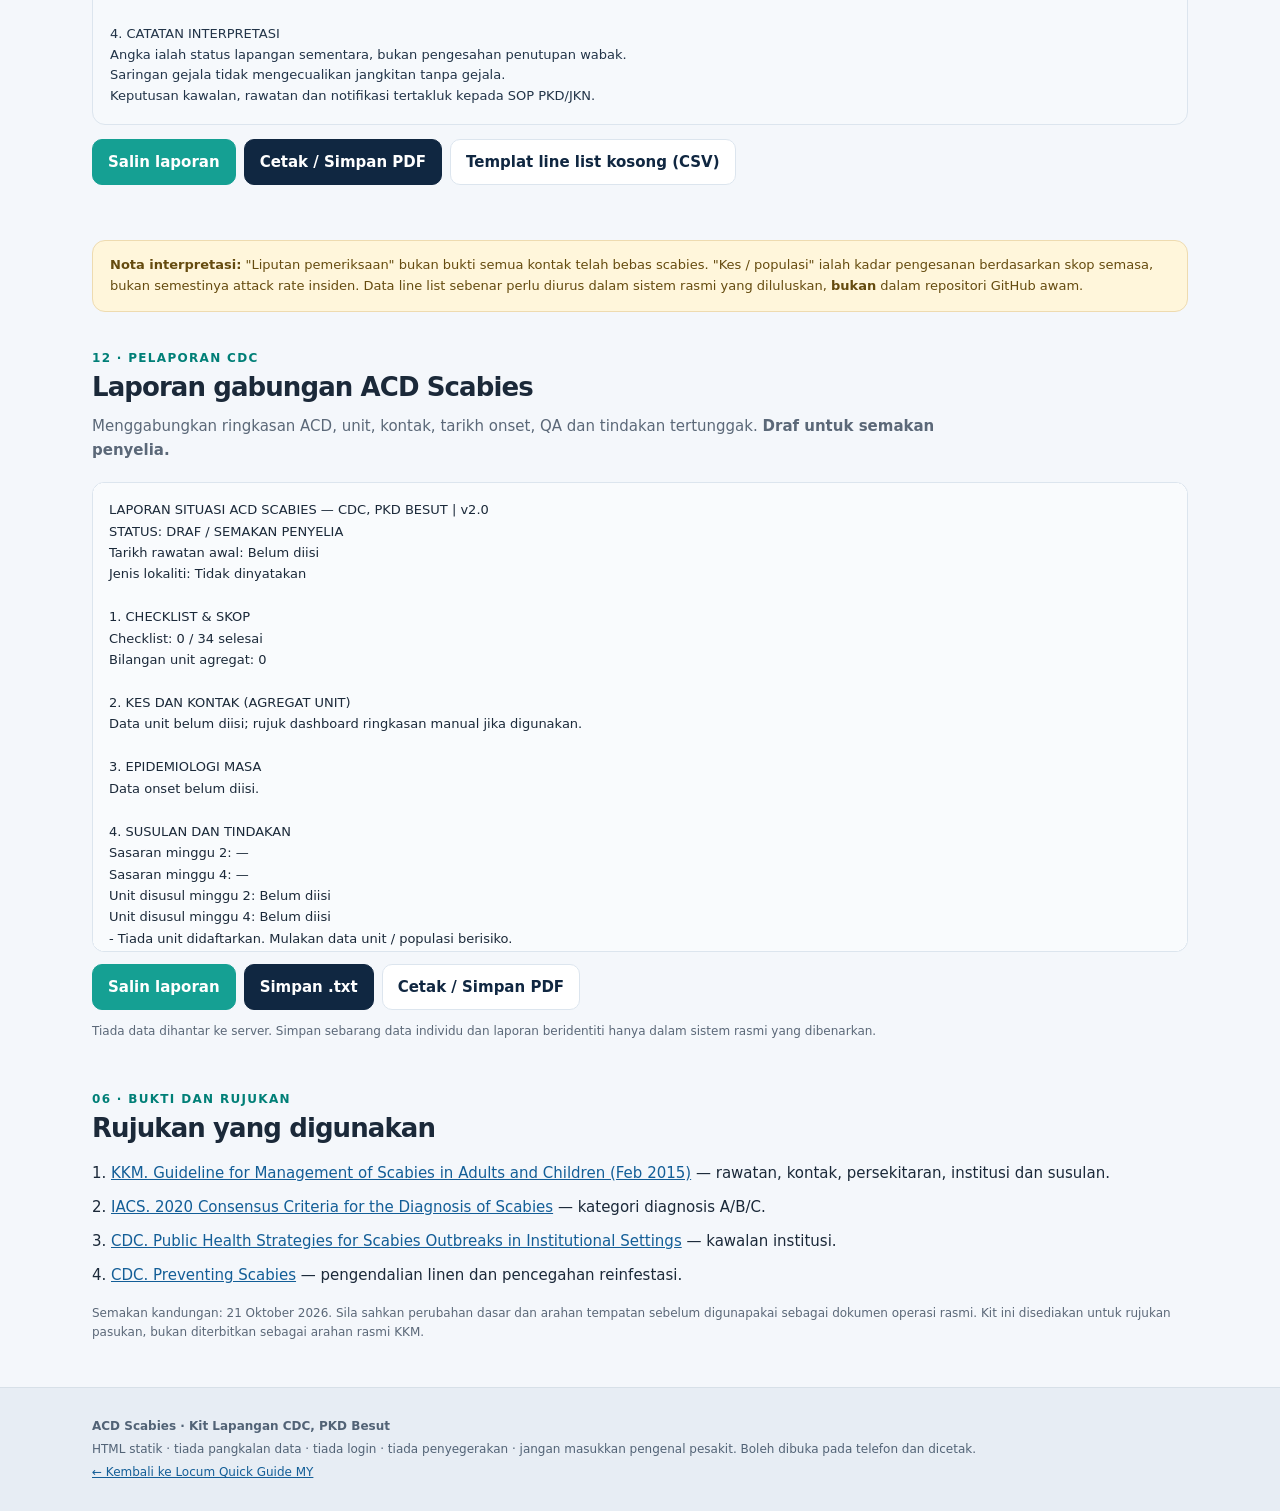
==== commit a0b65fd3: "Activate ACD Scabies v2.0 modules and responsive navigation" ====
--- a/scabies-acd/index.html
+++ b/scabies-acd/index.html
@@ -5,19 +5,20 @@
 <meta name="viewport" content="width=device-width,initial-scale=1,viewport-fit=cover">
 <meta name="theme-color" content="#102741">
 <meta name="description" content="Kit lapangan ACD scabies untuk semua anggota CDC, Pejabat Kesihatan Daerah Besut: checklist, kriteria IACS, kawalan wabak dan laporan agregat tanpa data pesakit.">
-<title>ACD Scabies | Kit Lapangan CDC, PKD Besut</title>
+<title>ACD Scabies v2.0 | CDC, PKD Besut</title>
 <style>
 :root{--navy:#102741;--navy2:#193c5e;--blue:#215f9b;--teal:#007f77;--tealpale:#e7f5f1;--bg:#f4f7fb;--ink:#1b2939;--muted:#5b6878;--line:#dce5ee;--white:#fff;--yellow:#fff6db;--amber:#926300;--red:#a5343b;--shadow:0 6px 24px rgba(16,39,65,.07)}
 *{box-sizing:border-box}html{scroll-behavior:smooth}body{margin:0;background:var(--bg);color:var(--ink);font:15px/1.6 system-ui,-apple-system,BlinkMacSystemFont,"Segoe UI",sans-serif}a{color:#135e97}button,input,select{font:inherit}button{cursor:pointer}button:focus-visible,a:focus-visible,input:focus-visible,select:focus-visible{outline:3px solid #55a8dc;outline-offset:2px}
 .wrap{max-width:1140px;margin:auto;padding:0 22px}.top{background:var(--navy);color:#fff}.head{display:flex;justify-content:space-between;align-items:center;gap:14px;padding:18px 0}.brand{display:flex;align-items:center;gap:12px;text-decoration:none;color:#fff}.logo{width:41px;height:41px;display:grid;place-items:center;background:#20a69d;color:#fff;font-weight:900;border-radius:12px;letter-spacing:-1px}.brand span{display:block;font-size:12px;opacity:.7;letter-spacing:.08em}.brand strong{display:block;font-size:15px;letter-spacing:.01em}.head-right{font-size:12px;border:1px solid #3c5971;border-radius:20px;padding:6px 12px;color:#cbdbe9}.hero{padding:48px 0 47px;display:grid;grid-template-columns:1.45fr .8fr;gap:28px;align-items:center}.eyebrow{font-size:12px;color:#76dad0;font-weight:800;letter-spacing:.16em}.hero h1{font-size:clamp(34px,5.5vw,57px);line-height:1.08;letter-spacing:-.045em;margin:10px 0 16px}.hero h1 span{color:#74dad0}.hero p{color:#d6e3ee;font-size:17px;max-width:620px}.hero-actions{display:flex;flex-wrap:wrap;gap:10px;margin-top:24px}.btn{display:inline-flex;align-items:center;justify-content:center;gap:8px;border:1px solid var(--line);background:#fff;padding:10px 15px;border-radius:10px;color:var(--navy);font-weight:750;text-decoration:none;min-height:43px}.btn:hover{filter:brightness(.975)}.btn.primary{background:#15a093;border-color:#15a093;color:#fff}.btn.navy{background:var(--navy);border-color:var(--navy);color:#fff}.btn:disabled{opacity:.4;cursor:not-allowed}.hero-side{background:#1b3956;padding:22px;border:1px solid #33526d;border-radius:19px}.hero-side h3{margin:0 0 12px;font-size:15px}.hero-side ul{padding-left:18px;margin:0;color:#dbe8f1;font-size:14px}.hero-side li{margin:7px 0}.site-nav{background:#fff;border-bottom:1px solid var(--line);position:sticky;top:0;z-index:10;box-shadow:0 2px 7px #0f243814}.nav-inner{display:flex;align-items:center;gap:7px;overflow:auto;white-space:nowrap;scrollbar-width:thin}.nav-inner a{text-decoration:none;color:#45566b;padding:14px 12px;font-size:13px;font-weight:700}.nav-inner a:hover{color:var(--teal);background:#ecf8f6}.section{padding-top:37px;scroll-margin-top:65px}.section h2{font-size:26px;letter-spacing:-.035em;line-height:1.2;margin:4px 0 11px}.section .lead{color:var(--muted);max-width:850px;margin:0 0 20px}.kicker{color:var(--teal);font-size:12px;letter-spacing:.11em;font-weight:850;text-transform:uppercase}.notice{border:1px solid #eedbb0;background:var(--yellow);border-radius:13px;padding:14px 17px;color:#654b0f;margin-top:23px;font-size:13px}.notice strong{color:#61430b}.cards{display:grid;grid-template-columns:repeat(3,minmax(0,1fr));gap:15px}.card{background:#fff;border:1px solid var(--line);border-radius:16px;padding:20px;box-shadow:var(--shadow)}.card h3{font-size:17px;line-height:1.3;margin:0 0 9px}.card p{margin:0 0 8px;color:var(--muted);font-size:14px}.role{font-size:12px;color:var(--teal);font-weight:800}.progress-box{background:#e8f5f3;padding:19px 20px;border:1px solid #c2e5df;border-radius:15px;margin-bottom:17px;display:flex;align-items:center;justify-content:space-between;gap:25px}.progress-box strong{font-size:22px}.progress-box p{font-size:12px;color:#4b6866;margin:1px 0 0}.bar{height:9px;border-radius:99px;background:#bedcd8;min-width:180px;width:40%;overflow:hidden}.bar div{height:100%;width:0;background:var(--teal);border-radius:99px;transition:width .25s}.check-sections{display:grid;grid-template-columns:repeat(2,minmax(0,1fr));gap:16px}.check-card{border:1px solid var(--line);border-radius:16px;background:#fff;overflow:hidden}.check-top{padding:16px 19px;display:flex;align-items:center;justify-content:space-between;gap:14px;background:#f8fbfe;border-bottom:1px solid var(--line)}.check-top h3{font-size:17px;margin:0}.check-top small{color:var(--teal);font-weight:800;white-space:nowrap}.check-list{padding:6px 16px 12px}.task{display:flex;align-items:flex-start;gap:11px;padding:11px 3px;border-bottom:1px solid #eef1f4;font-size:14px;cursor:pointer}.task:last-child{border:0}.task input{accent-color:var(--teal);width:18px;height:18px;flex:none;margin-top:3px}.task.done span{text-decoration:line-through;color:#68807b}.mini-actions{display:flex;justify-content:flex-end;gap:10px;margin-top:15px;flex-wrap:wrap}.criteria{display:grid;grid-template-columns:repeat(3,minmax(0,1fr));gap:14px}.criterion{border:1px solid var(--line);border-radius:15px;padding:18px;background:#fff}.criterion h3{margin:0 0 10px;color:#0d537d}.criterion:nth-child(2) h3{color:#06796e}.criterion:nth-child(3) h3{color:#a36313}.criterion ul{padding-left:19px;margin:0;font-size:14px}.criterion li{margin:6px 0}.pill{display:inline-block;background:#e5edf8;padding:2px 8px;border-radius:20px;font-size:11px;font-weight:850}.explain{background:#fff;border:1px solid var(--line);border-radius:14px;padding:18px;margin-top:16px;font-size:14px}.explain p{margin:0 0 8px}.explain p:last-child{margin-bottom:0}.decision{display:grid;grid-template-columns:repeat(2,minmax(0,1fr));gap:15px}.decision .card ul{margin:7px 0 0;padding-left:19px;font-size:14px}.decision li{margin:7px 0}.danger{border-left:5px solid #c94752}.good{border-left:5px solid #0b9b8f}.report-intro{display:grid;grid-template-columns:1fr 1fr;gap:15px;margin-bottom:14px}.field-grid{display:grid;grid-template-columns:repeat(3,minmax(0,1fr));gap:12px}.field{display:block;font-size:13px;color:#394c5f;font-weight:700}.field input,.field select{display:block;width:100%;height:43px;background:#fff;border:1px solid #cbd7e2;border-radius:9px;padding:8px 11px;margin-top:5px;color:var(--ink)}.field small{font-weight:400;color:var(--muted)}.metrics{display:grid;grid-template-columns:repeat(4,minmax(0,1fr));gap:12px;margin:16px 0}.metric{background:#edf5fb;border-radius:14px;padding:17px 14px}.metric span{font-size:12px;color:#4e6074}.metric strong{display:block;font-size:25px;letter-spacing:-.04em;color:#123a61}.metric small{font-size:11px;color:#6c7885}.error{color:#9e3d3f;background:#fceeee;border:1px solid #f3cfd0;border-radius:9px;padding:10px 12px;font-size:13px;margin-top:12px;display:none}.reportbox{background:#f6f9fc;border:1px solid var(--line);border-radius:13px;padding:17px;font-size:13px;line-height:1.6;white-space:pre-wrap;min-height:250px;color:#223448}.report-actions{display:flex;gap:8px;flex-wrap:wrap;margin:14px 0}.follow{display:grid;grid-template-columns:repeat(2,minmax(0,1fr));gap:12px;margin-top:13px}.follow .card strong{font-size:18px;color:var(--navy)}.source-list{padding-left:19px;margin:10px 0}.source-list li{padding:5px 0}.sources-note{font-size:12px;color:var(--muted)}footer{margin-top:45px;background:#e7edf4;border-top:1px solid #d7e0e8;padding:25px 0;color:#526376;font-size:12px}footer p{margin:4px 0}#message{min-height:1.4em;font-size:13px;color:var(--teal);font-weight:700}@media(max-width:780px){.hero{grid-template-columns:1fr;padding:34px 0}.hero-side{display:none}.cards,.criteria,.field-grid{grid-template-columns:repeat(2,minmax(0,1fr))}.check-sections,.decision,.report-intro{grid-template-columns:1fr}.metrics{grid-template-columns:repeat(2,1fr)}}@media(max-width:500px){.wrap{padding:0 15px}.cards,.criteria,.field-grid{grid-template-columns:1fr}.head-right{display:none}.progress-box{display:block}.bar{margin-top:12px;width:100%}.hero h1{font-size:36px}.hero p{font-size:15px}.section h2{font-size:23px}.metrics{gap:7px}.metric strong{font-size:22px}.follow{grid-template-columns:1fr}}@media print{body{background:#fff}.top,.site-nav,.hero-actions,.mini-actions,.report-actions,.notice,.btn,footer{display:none!important}.section{page-break-inside:avoid}.card,.check-card,.criterion{box-shadow:none}.check-sections{grid-template-columns:1fr 1fr}.wrap{max-width:100%;padding:0}.section{padding-top:15px}#ringkasan{page-break-before:always}.reportbox{white-space:pre-wrap}}
 </style>
+<link rel="stylesheet" href="v2.css?v=2.0">
 </head>
 <body>
 <header class="top">
 <div class="wrap">
-<div class="head"><a class="brand" href="../"><div class="logo">PH</div><div><strong>CDC FIELD TOOLKIT</strong><span>PEJABAT KESIHATAN DAERAH BESUT</span></div></a><span class="head-right">ACD SCABIES · v1.1 · 21 Okt 2026</span></div>
+<div class="head"><a class="brand" href="../"><div class="logo">PH</div><div><strong>CDC FIELD TOOLKIT</strong><span>PEJABAT KESIHATAN DAERAH BESUT</span></div></a><span class="head-right">ACD SCABIES · v2.0 · 21 Okt 2026</span></div>
 <div class="hero">
-<div><div class="eyebrow">FIELD EPIDEMIOLOGY · OPERATIONAL REFERENCE</div><h1>ACD <span>Scabies</span><br>CDC, PKD Besut</h1><p>Panduan operasi untuk semua anggota CDC, PKD Besut bagi pengesanan kes aktif, pengesanan kontak, kawalan penularan dan pelaporan awal di sekolah, asrama, institusi atau komuniti.</p><div class="hero-actions"><a class="btn primary" href="#checklist">Mulakan checklist →</a><a class="btn" href="#ringkasan">Bina laporan ringkas</a></div></div>
+<div><div class="eyebrow">FIELD EPIDEMIOLOGY · OPERATIONAL REFERENCE</div><h1>ACD <span>Scabies</span><br>CDC, PKD Besut</h1><p>Panduan operasi untuk semua anggota CDC, PKD Besut bagi pengesanan kes aktif, pengesanan kontak, kawalan penularan dan pelaporan awal di sekolah, asrama, institusi atau komuniti.</p><div class="hero-actions"><a class="btn primary" href="#checklist">Mulakan checklist →</a><a class="btn" href="#v2-unit">Analisis unit & kontak</a><a class="btn" href="#v2-report">Laporan operasi v2.0</a></div></div>
 <aside class="hero-side"><h3>Empat keutamaan operasi</h3><ul><li>Takrif kes seragam dan penilaian klinikal.</li><li>Cari kontak rapat, termasuk tanpa gejala.</li><li>Selaras rawatan kes dan kontak serentak.</li><li>Susulan minggu ke-2 dan minggu ke-4.</li></ul></aside>
 </div>
 </div></header>
@@ -25,6 +26,7 @@
 <main class="wrap">
 <div class="notice"><strong>Keselamatan & tadbir urus:</strong> Kit ini ialah bantuan keputusan untuk pasukan kesihatan awam, bukan SOP rasmi baharu atau sistem rekod pesakit. Tidak menghantar atau menyimpan maklumat ke pelayan dan tidak menyegerakkan data antara ahli pasukan. Jangan masukkan nama, nombor kad pengenalan, alamat, nombor telefon atau data pesakit yang boleh dikenal pasti. Pelaporan/notifikasi dan rawatan tertakluk kepada SOP PKD/JKN serta penilaian pegawai perubatan.</div>
 
+<div class="v2-banner"><div><strong>Field Operations Toolkit v2.0 · CDC PKD Besut</strong><p>Aliran kerja, bantuan IACS, surveilans agregat unit/kontak, epidemic curve, susulan dan laporan situasi.</p></div><span class="v2-version">v2.0</span></div>
 <section class="section" id="peranan">
 <div class="kicker">01 · Struktur operasi</div><h2>Siapa buat apa semasa ACD?</h2><p class="lead">Penugasan boleh diubah mengikut kekuatan pasukan dan struktur organisasi setempat.</p>
 <div class="cards">
@@ -286,4 +288,5 @@
 updateProgress();updateReport();
 })();
 </script>
+<script src="v2.js?v=2.0" defer></script>
 </body></html>
--- a/scabies-acd/v2.css
+++ b/scabies-acd/v2.css
@@ -0,0 +1,56 @@
+
+/* ACD Scabies v2.0 enhancement; loaded after v1 rules */
+.v2-banner{background:linear-gradient(120deg,#123a60,#0a756f);padding:15px 19px;border-radius:14px;color:#fff;display:flex;gap:20px;align-items:center;justify-content:space-between;margin:24px 0 0}
+.v2-banner strong{font-size:17px}.v2-banner p{font-size:13px;color:#d7f1ec;margin:4px 0 0}.v2-version{border:1px solid #ffffff6b;border-radius:20px;padding:4px 10px;font-size:12px;white-space:nowrap}
+.v2-panel{background:#fff;border:1px solid var(--line);border-radius:16px;padding:20px;box-shadow:var(--shadow);margin-bottom:15px}
+.v2-panel h3{margin:0 0 6px;font-size:18px}.v2-panel p{font-size:13px;color:var(--muted);margin:0 0 13px}
+.v2-steps{display:grid;grid-template-columns:repeat(4,minmax(0,1fr));gap:12px}
+.v2-step{background:#fff;border:1px solid var(--line);border-radius:13px;padding:16px}.v2-step .n{color:var(--teal);font-weight:850;font-size:11px}.v2-step h3{font-size:16px;line-height:1.3;margin:7px 0}.v2-step p{font-size:13px;color:var(--muted);margin:0}
+.v2-cards{display:grid;grid-template-columns:repeat(2,minmax(0,1fr));gap:14px}
+.v2-note{font-size:13px;border:1px solid #bedad6;background:#ecf9f6;padding:12px 15px;border-radius:12px;margin:15px 0;color:#175b55}
+.v2-warn{background:#fff6e2;border-color:#eed89c;color:#684e13}
+.v2-form{display:grid;grid-template-columns:repeat(4,minmax(0,1fr));gap:11px}
+.v2-form label,.v2-form .v2-field{display:block;color:#405267;font-size:12px;font-weight:750}
+.v2-form input,.v2-form select,.v2-form textarea{background:#fff;border:1px solid #cbd7e2;border-radius:9px;display:block;width:100%;padding:10px 11px;font:inherit;font-size:14px;color:#163149;margin-top:5px;min-height:43px}
+.v2-form input:focus,.v2-form select:focus,.v2-form textarea:focus{outline:2px solid #63a5d2}
+.v2-row{display:flex;align-items:center;flex-wrap:wrap;gap:8px;margin:12px 0}
+.v2-status{font-size:12px;color:var(--muted);margin:10px 0}
+.v2-validation{background:#fff0ef;color:#8a3432;border:1px solid #e4b4b0;border-radius:10px;padding:10px 13px;font-size:13px;margin:12px 0;display:none}
+.v2-table-scroll{overflow-x:auto;border:1px solid var(--line);border-radius:12px}
+.v2-table{width:100%;min-width:920px;border-collapse:collapse;background:#fff;font-size:12px;line-height:1.5}
+.v2-table th{font-weight:750;text-align:right;padding:11px 10px;background:#edf3f8;color:#344a5e;white-space:nowrap}
+.v2-table th:first-child,.v2-table td:first-child{text-align:left}
+.v2-table td{padding:10px;border-top:1px solid #ebeff4;text-align:right}
+.v2-table tr:hover td{background:#f7fbfd}
+.v2-table tfoot td{background:#eaf5f2;font-weight:850;color:#163d54;border-top:2px solid #a5d1c7}
+.v2-table .v2-flag{font-weight:750;color:#ad4c23}
+.v2-iconbtn{padding:5px 9px;border:1px solid #d6e0e9;border-radius:7px;background:#fff;color:#a23c45}
+.v2-metrics{display:grid;grid-template-columns:repeat(4,minmax(0,1fr));gap:11px;margin:14px 0}
+.v2-metric{background:#eaf4f7;border:1px solid #d5e5eb;border-radius:12px;padding:15px}
+.v2-metric span{font-size:11px;color:#486176}.v2-metric strong{display:block;font-size:24px;color:#123d5e;letter-spacing:-.04em}
+.v2-metric small{font-size:11px;color:#5c6d79}
+.v2-textarea{display:block;width:100%;min-height:112px;border:1px solid #cbd7e2;border-radius:10px;padding:10px;background:#fff;color:#253c51;font:13px/1.6 ui-monospace,SFMono-Regular,Consolas,monospace}
+.v2-chart{background:#fff;border:1px solid var(--line);border-radius:13px;padding:15px;margin-top:15px}
+.v2-chart svg{width:100%;display:block;min-height:200px;height:auto}
+.v2-chart h3{margin:0 0 7px;font-size:17px}
+.v2-list{font-size:13px;line-height:1.7;padding-left:19px;margin:9px 0}
+.v2-list li{margin:5px 0}
+.v2-qa{display:grid;grid-template-columns:1fr 1fr;gap:12px}
+.v2-action{background:#f5f9fc;border:1px solid #d7e5f1;border-radius:12px;padding:13px 15px;font-size:13px}
+.v2-action b{color:#19455e}.v2-action small{display:block;color:#667786;margin-top:5px}
+.v2-action.alert{background:#fff4e9;border-color:#eccfa8}
+.v2-acc{border:1px solid var(--line);border-radius:12px;margin-bottom:10px;background:#fff;overflow:hidden}
+.v2-acc summary{padding:12px 15px;font-weight:800;cursor:pointer;background:#f6f9fc;color:#153d5e}
+.v2-acc >div{padding:14px 17px;font-size:13px;color:#364a5c}
+.v2-acc ul{margin:5px 0;padding-left:20px}
+.v2-decision{padding:15px;border:1px solid #c4e1da;background:#eafaF7;border-radius:12px;margin-top:14px;font-size:13px}
+.v2-decision b{font-size:17px;display:block;color:#08584e}
+.v2-preserve{white-space:pre-wrap;line-height:1.65;border:1px solid var(--line);border-radius:12px;background:#f9fbfd;padding:16px;font-size:13px;max-height:470px;overflow:auto}
+.v2-muted{font-size:12px;color:var(--muted)}
+.v2-legend{display:flex;flex-wrap:wrap;gap:15px;font-size:11px;color:#647485;margin-top:7px}
+.v2-legend i{display:inline-block;width:10px;height:10px;margin-right:4px;border-radius:2px;background:#278f87}
+.v2-legend i.other{background:#bfdad7}
+.v2-hidden{display:none!important}
+@media(max-width:850px){.v2-steps{grid-template-columns:repeat(2,minmax(0,1fr))}.v2-form{grid-template-columns:repeat(2,minmax(0,1fr))}.v2-metrics{grid-template-columns:repeat(2,minmax(0,1fr))}}
+@media(max-width:540px){.v2-banner{align-items:flex-start}.v2-banner strong{font-size:15px}.v2-cards,.v2-form,.v2-qa{grid-template-columns:1fr}.v2-metrics,.v2-steps{grid-template-columns:repeat(2,minmax(0,1fr))}.v2-metric strong{font-size:20px}.v2-panel{padding:15px}}
+@media print{.v2-no-print,.v2-banner,.v2-row,.v2-table-scroll{display:none!important}.v2-panel,.v2-chart{box-shadow:none}.v2-preserve{max-height:none;overflow:visible}.v2-steps,.v2-cards{grid-template-columns:repeat(2,minmax(0,1fr))}#v2-report-section{break-before:page}#v2-report-section .v2-no-print{display:none!important}}
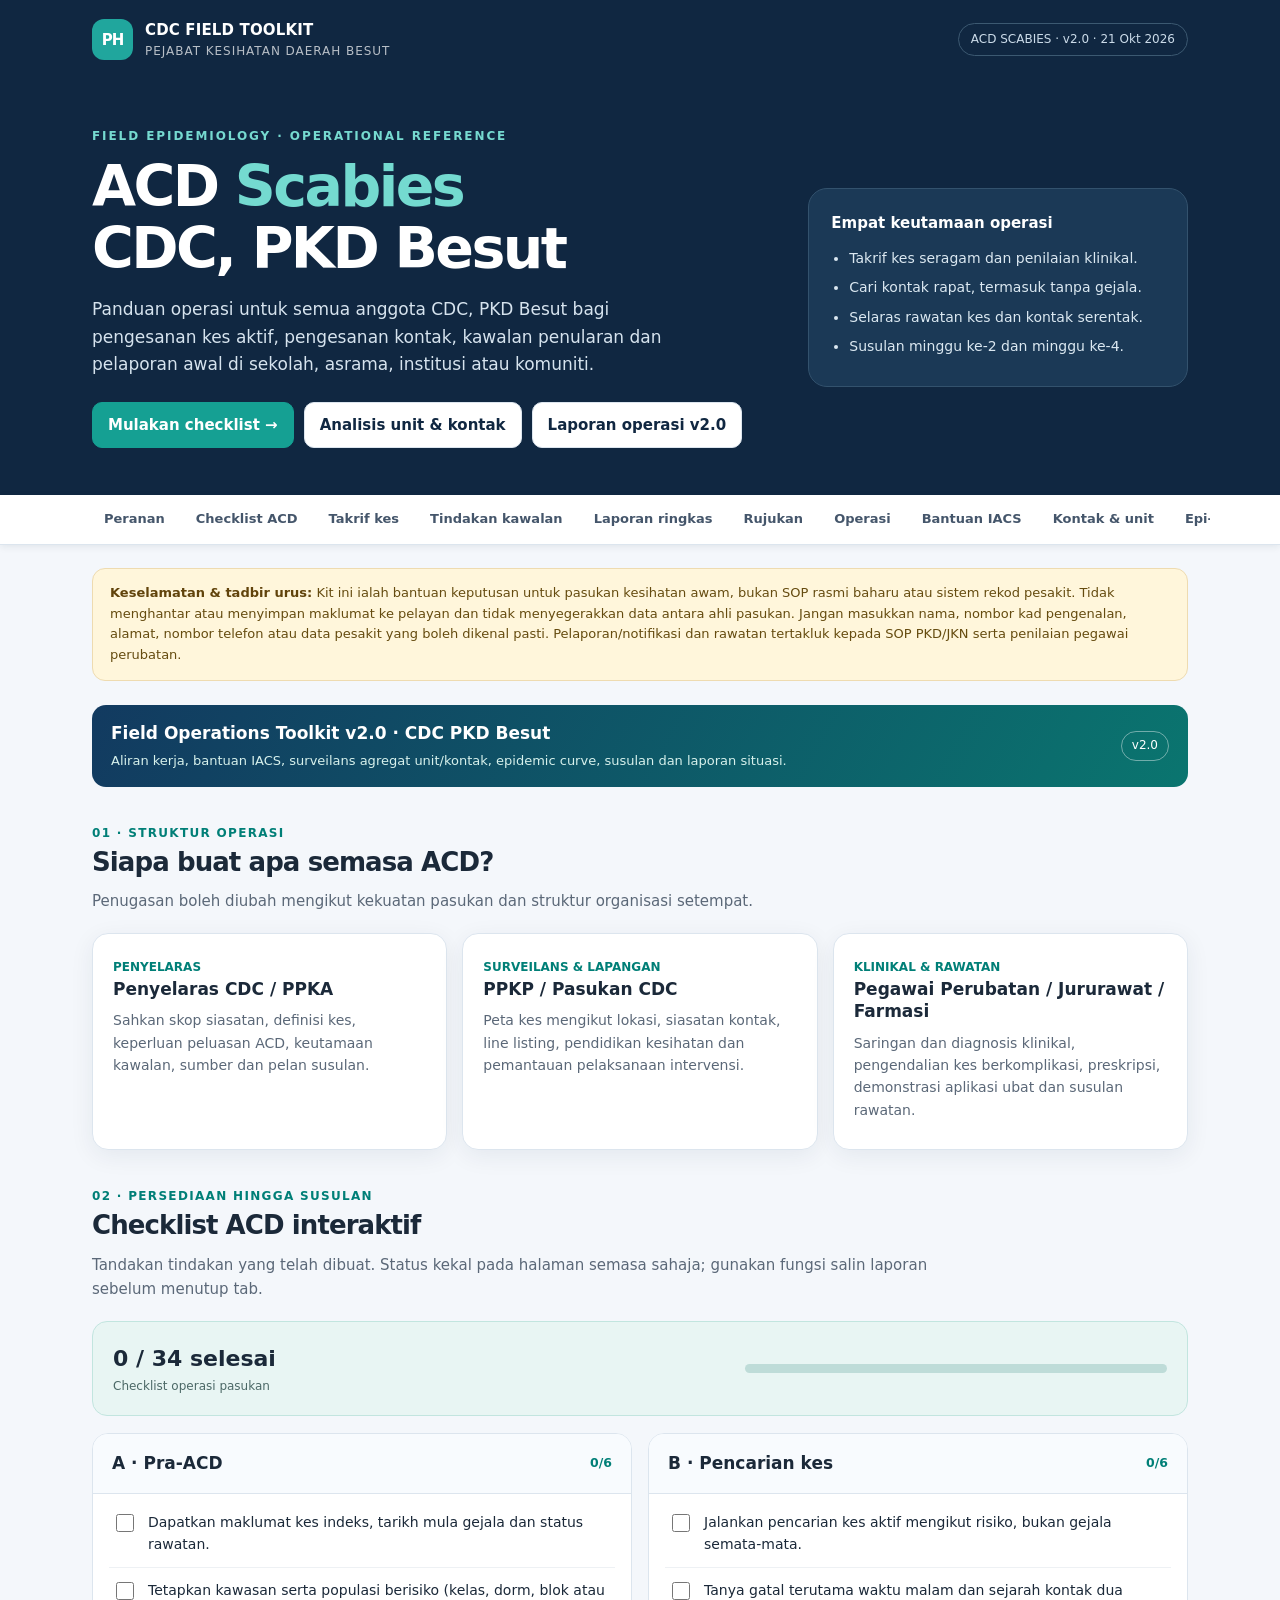
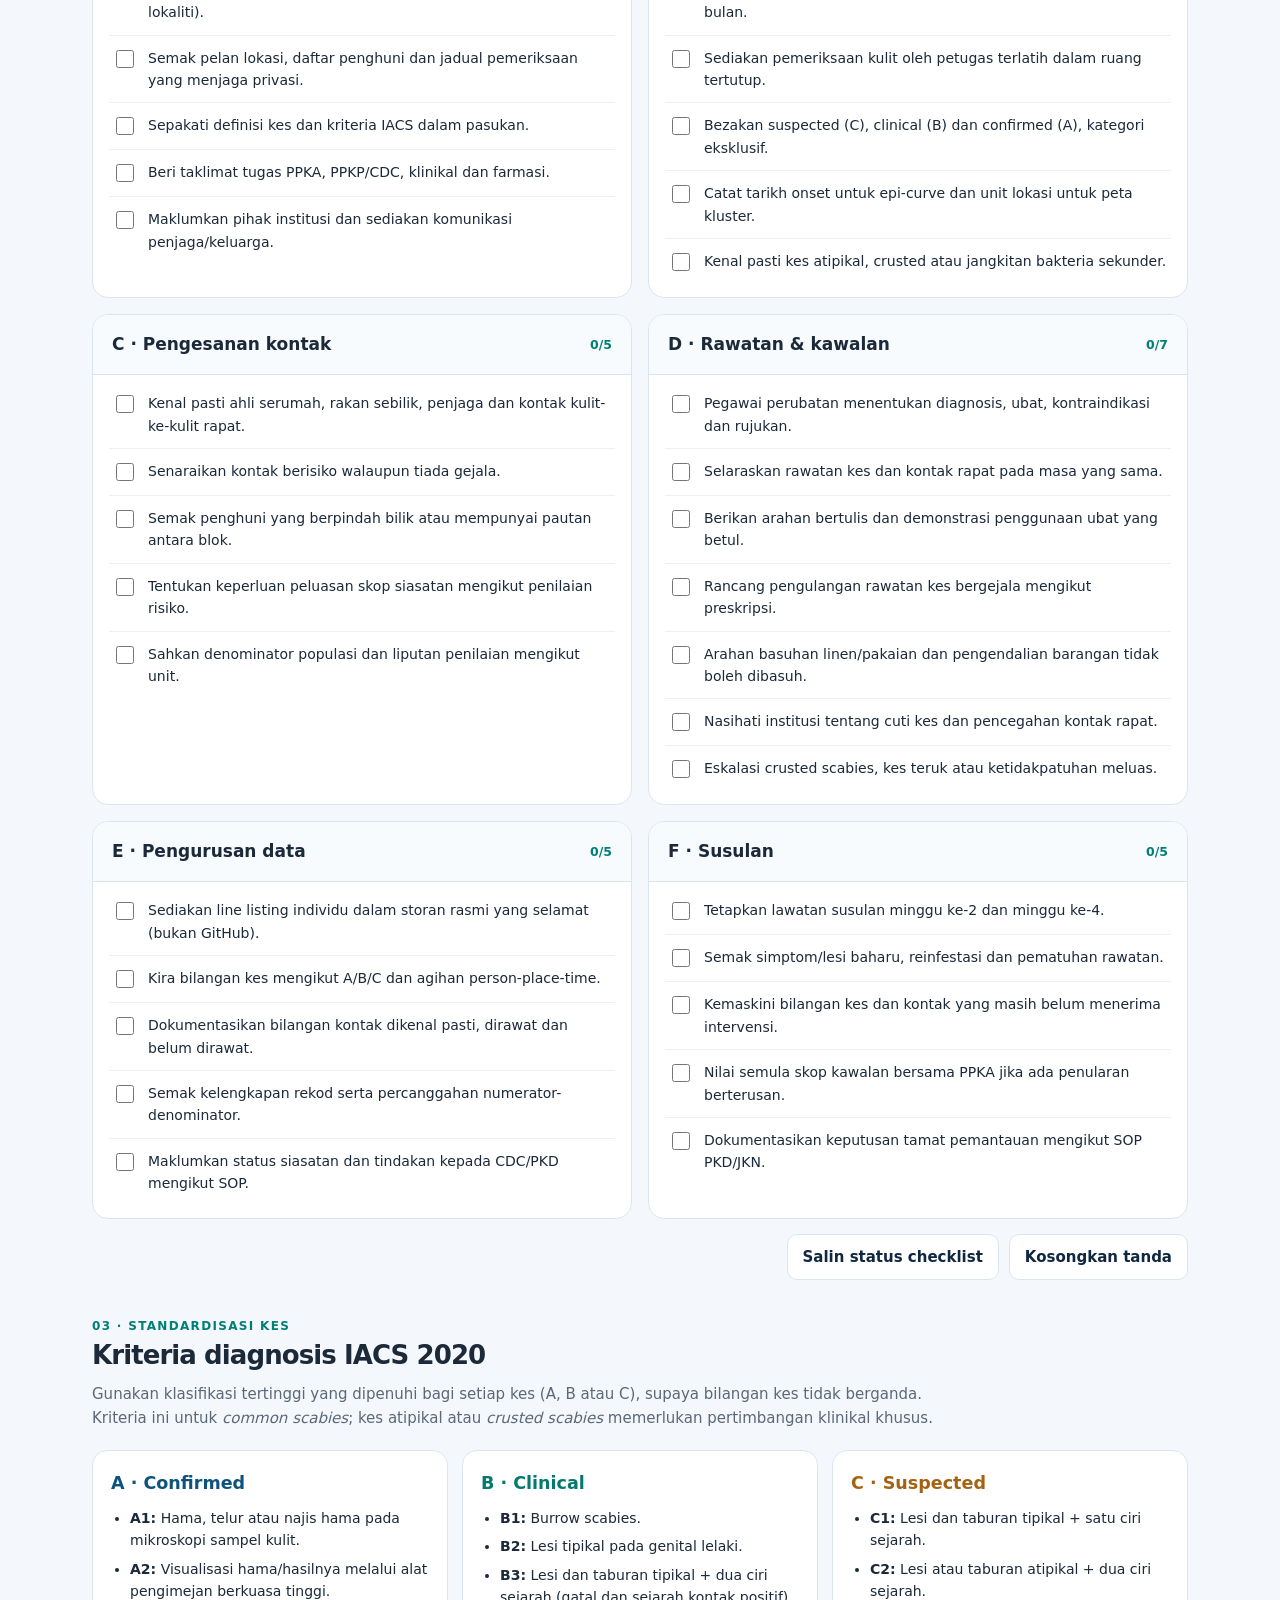
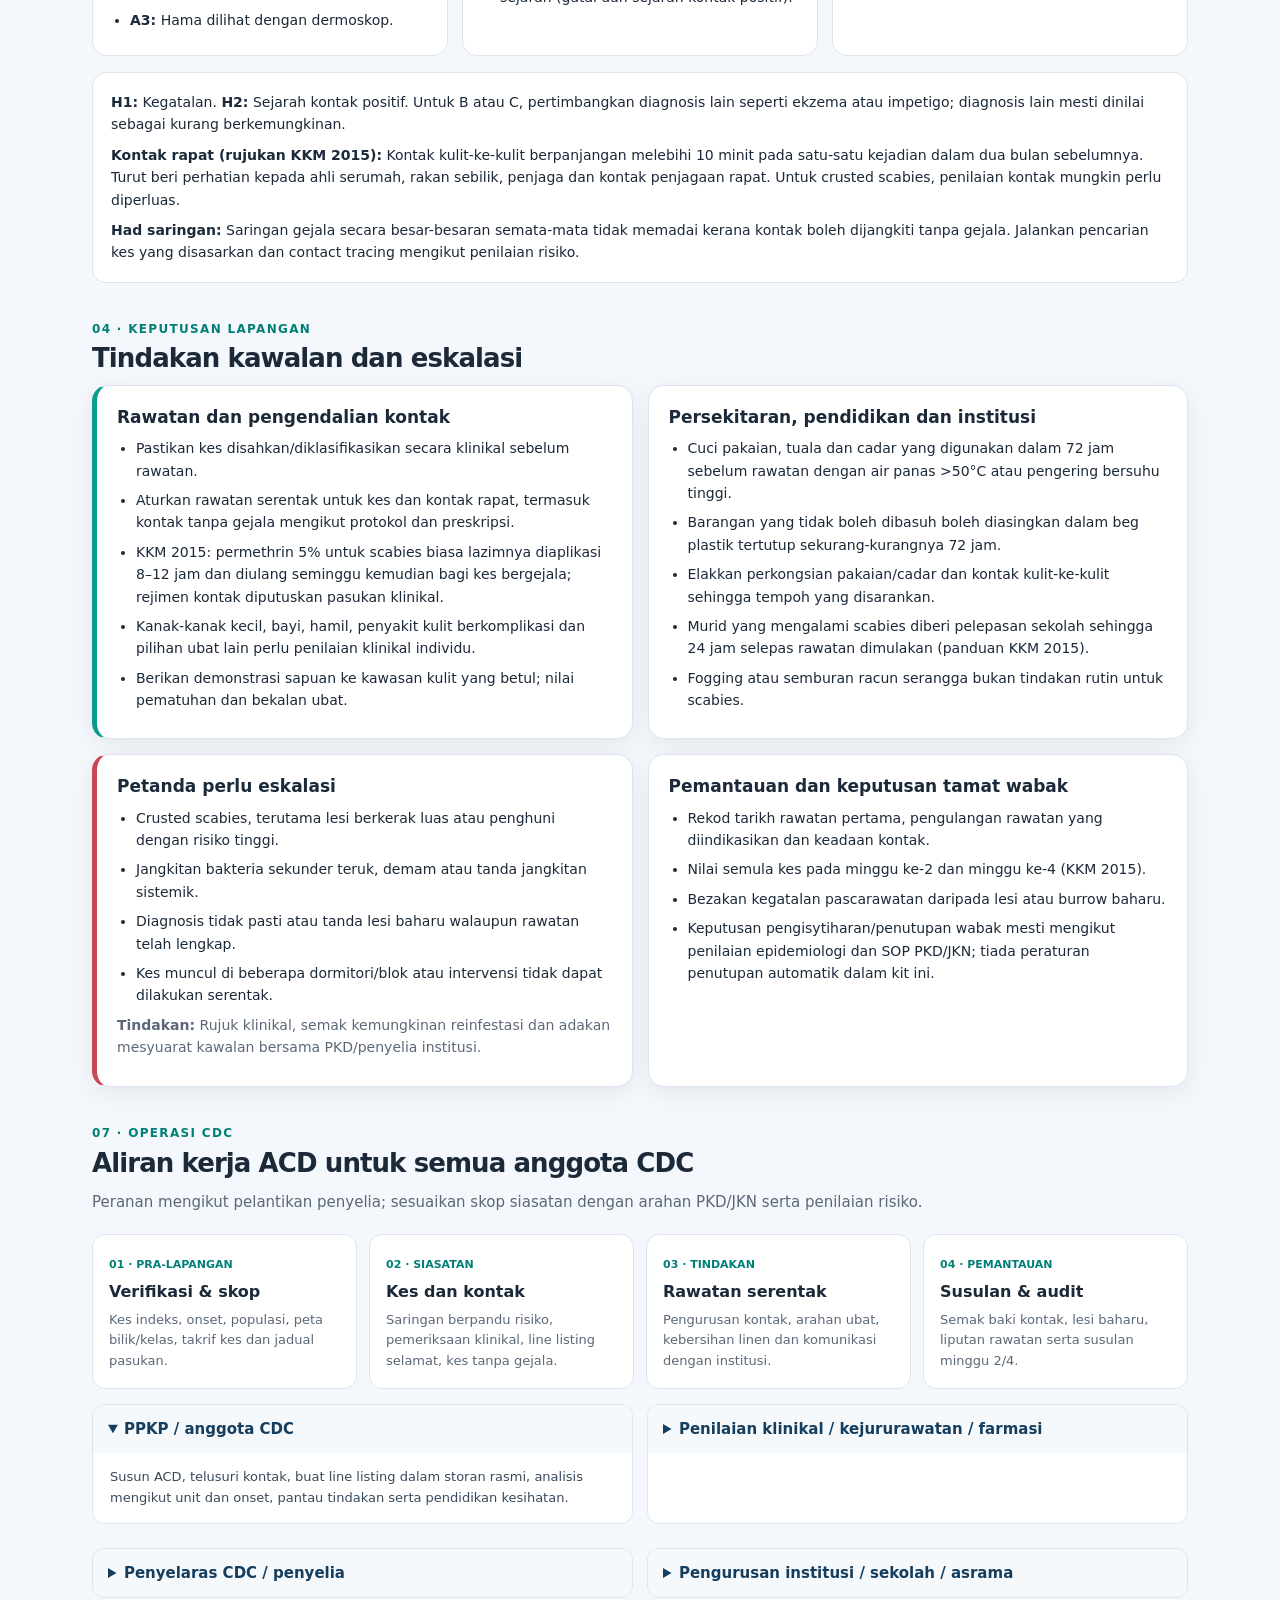
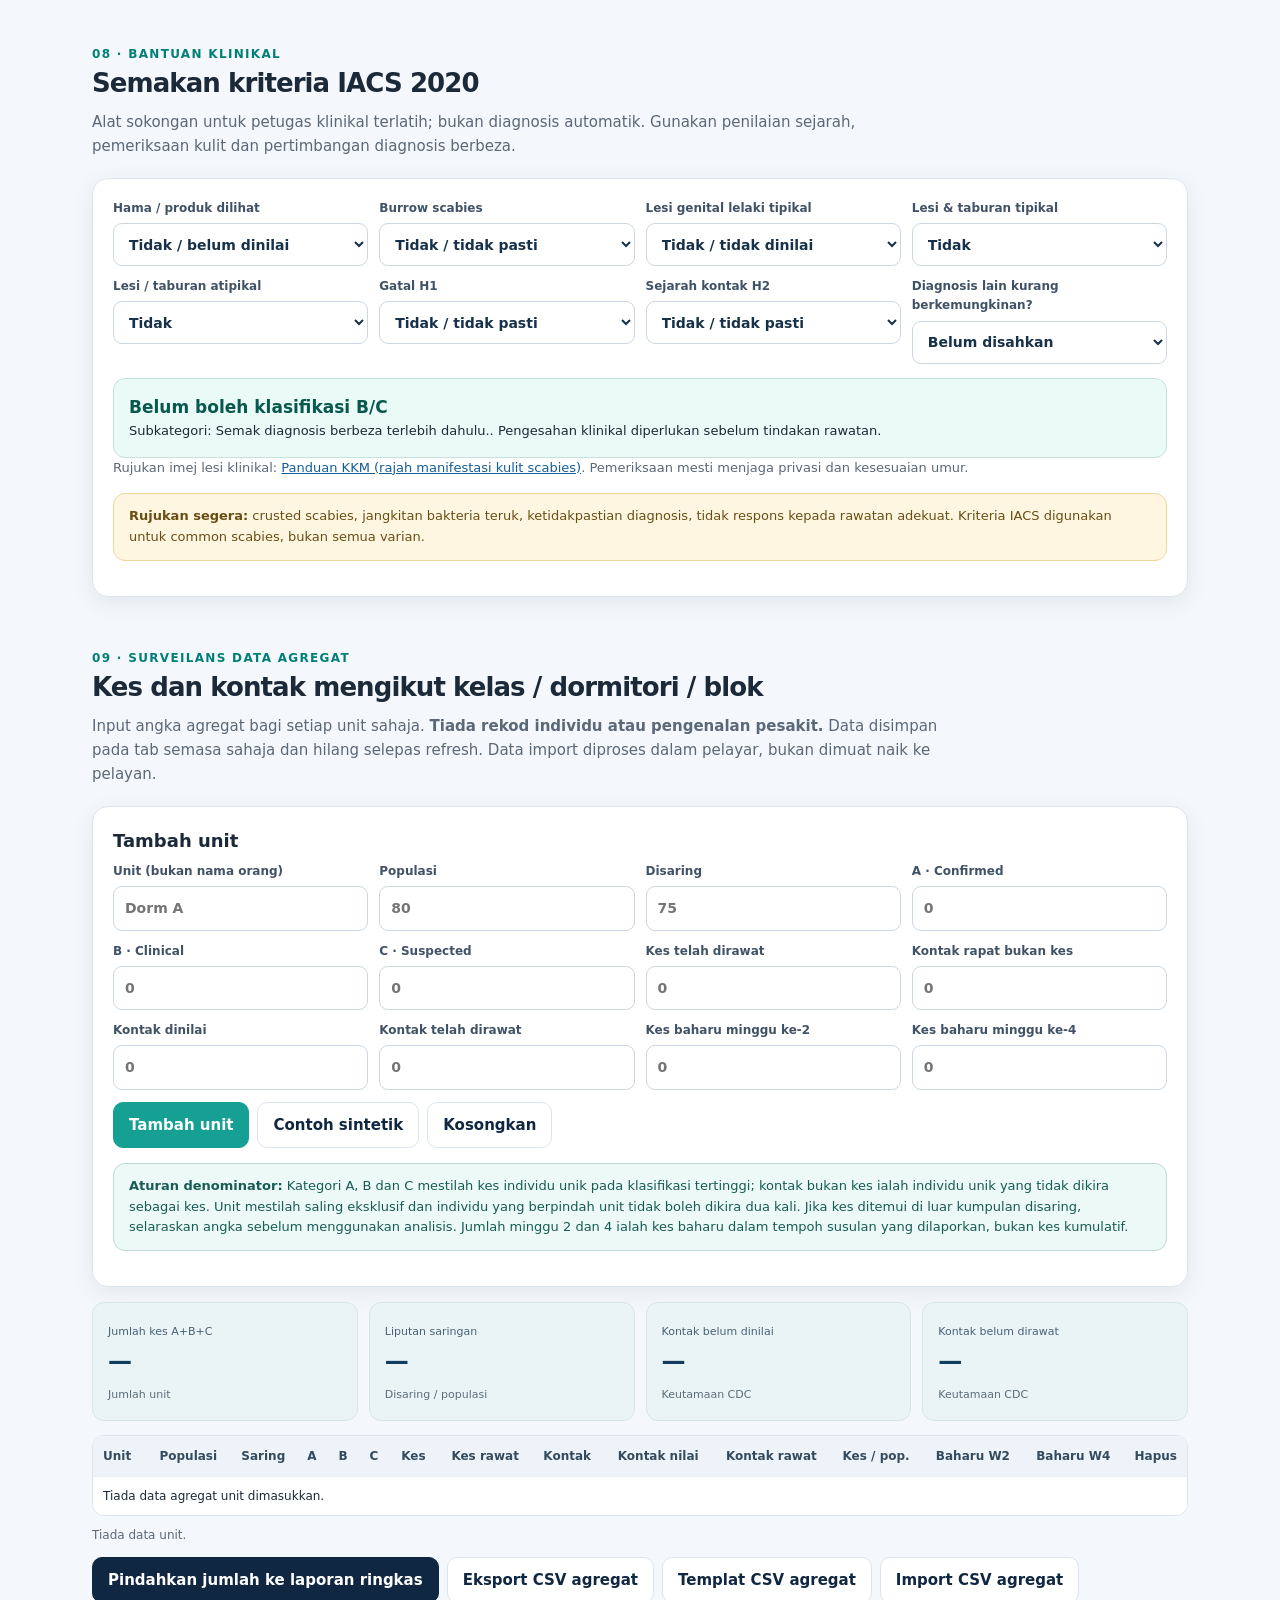
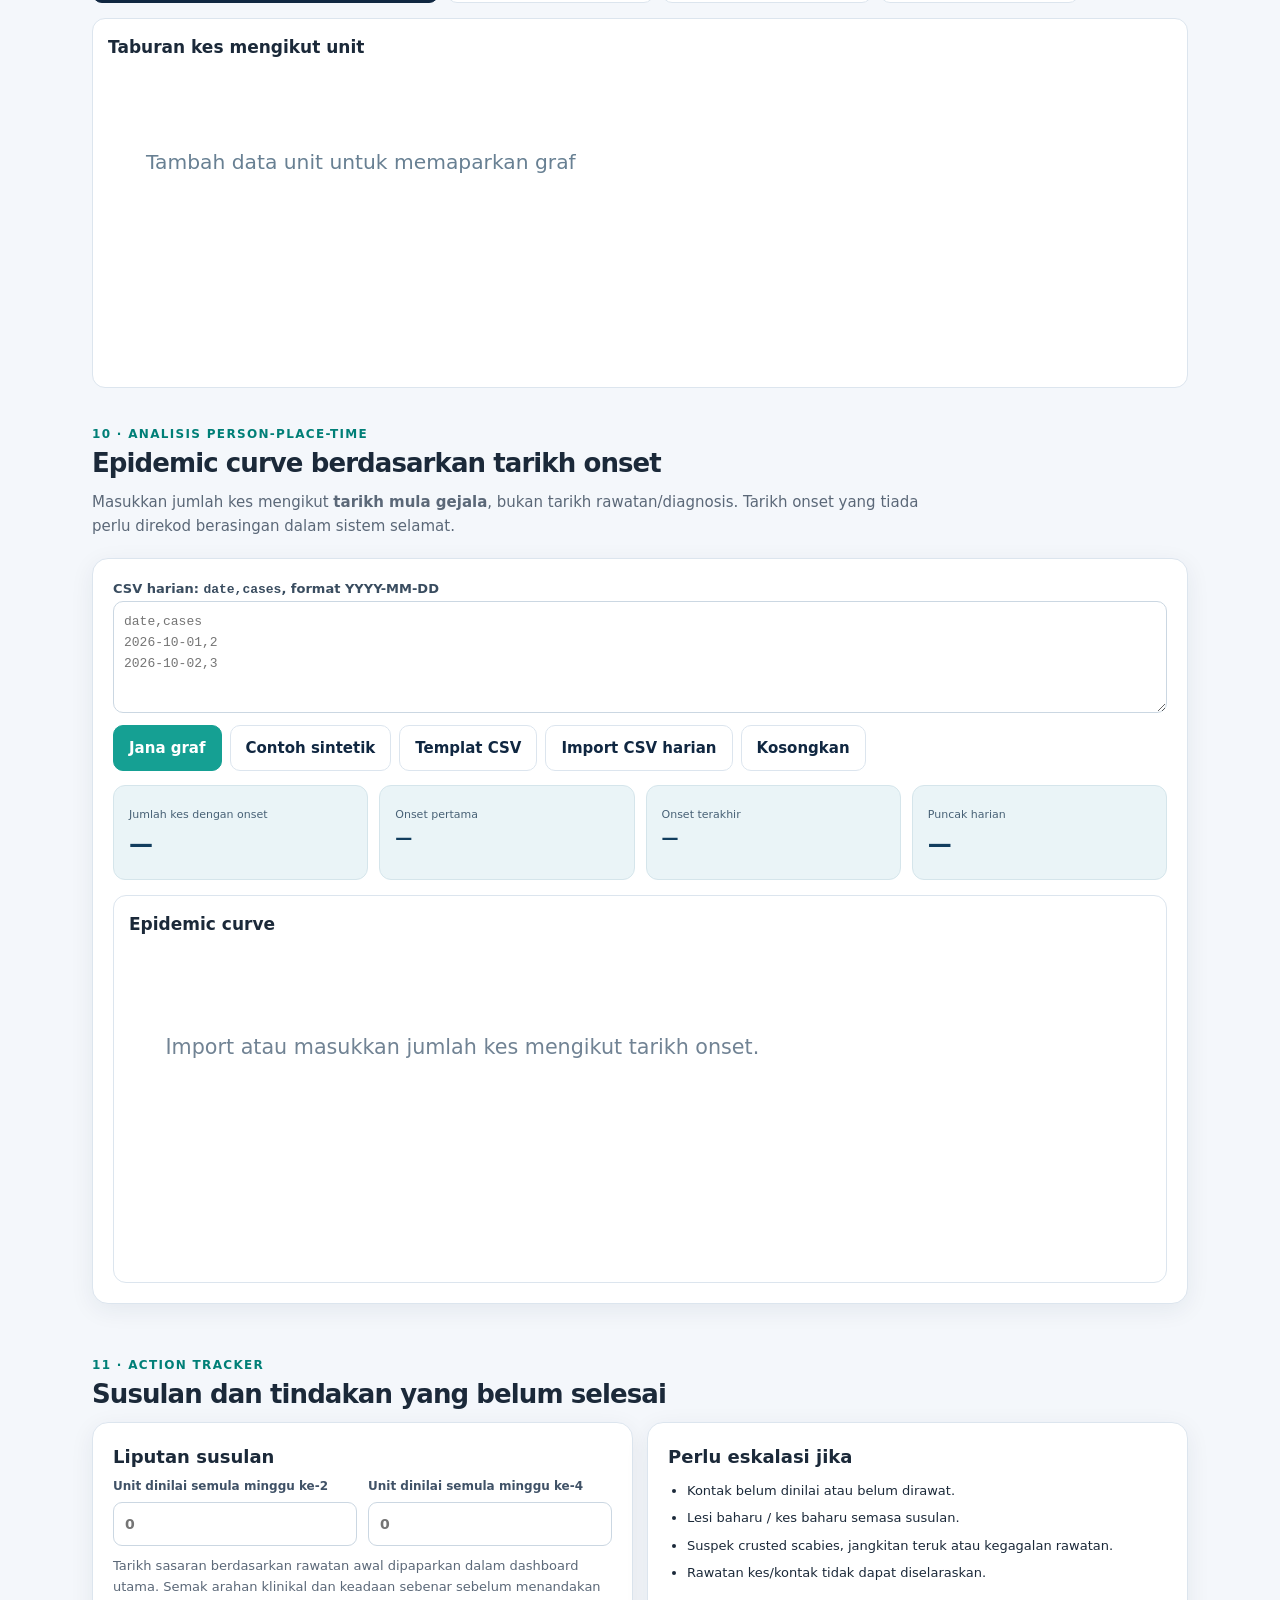
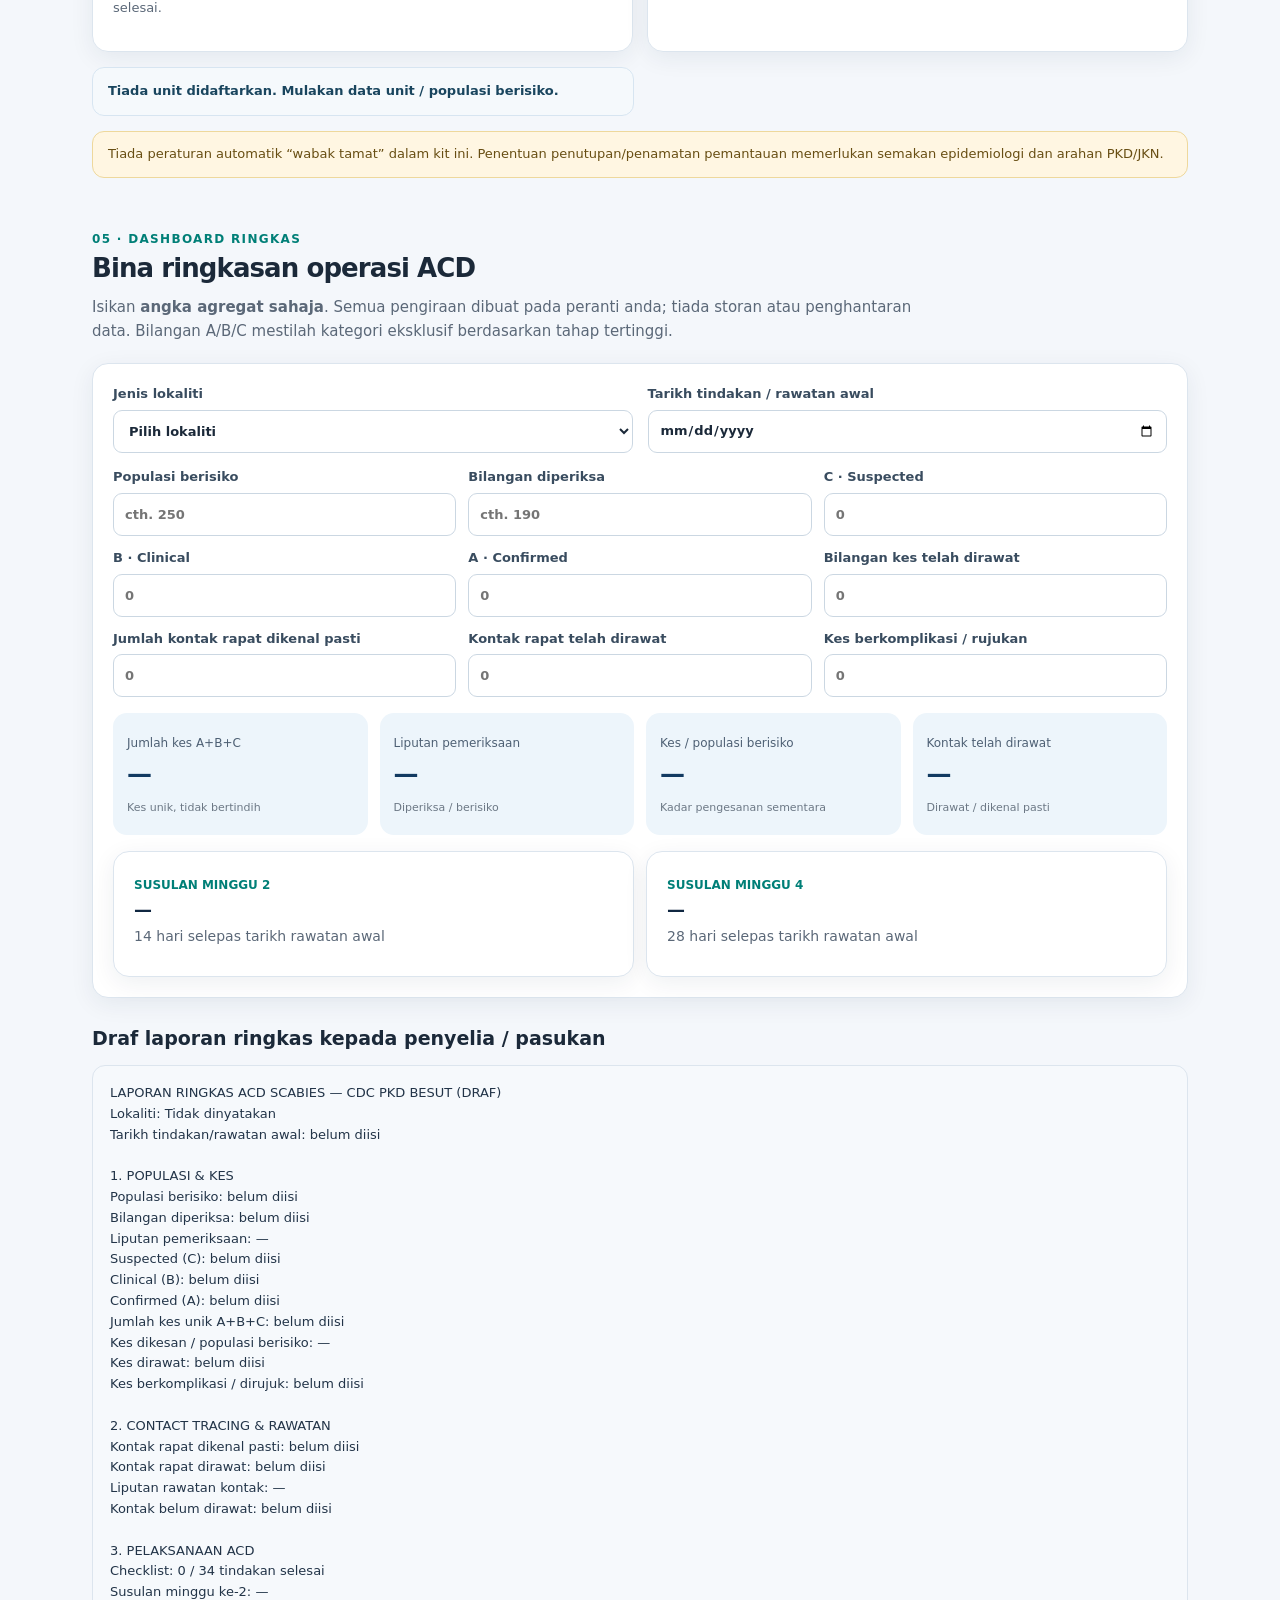
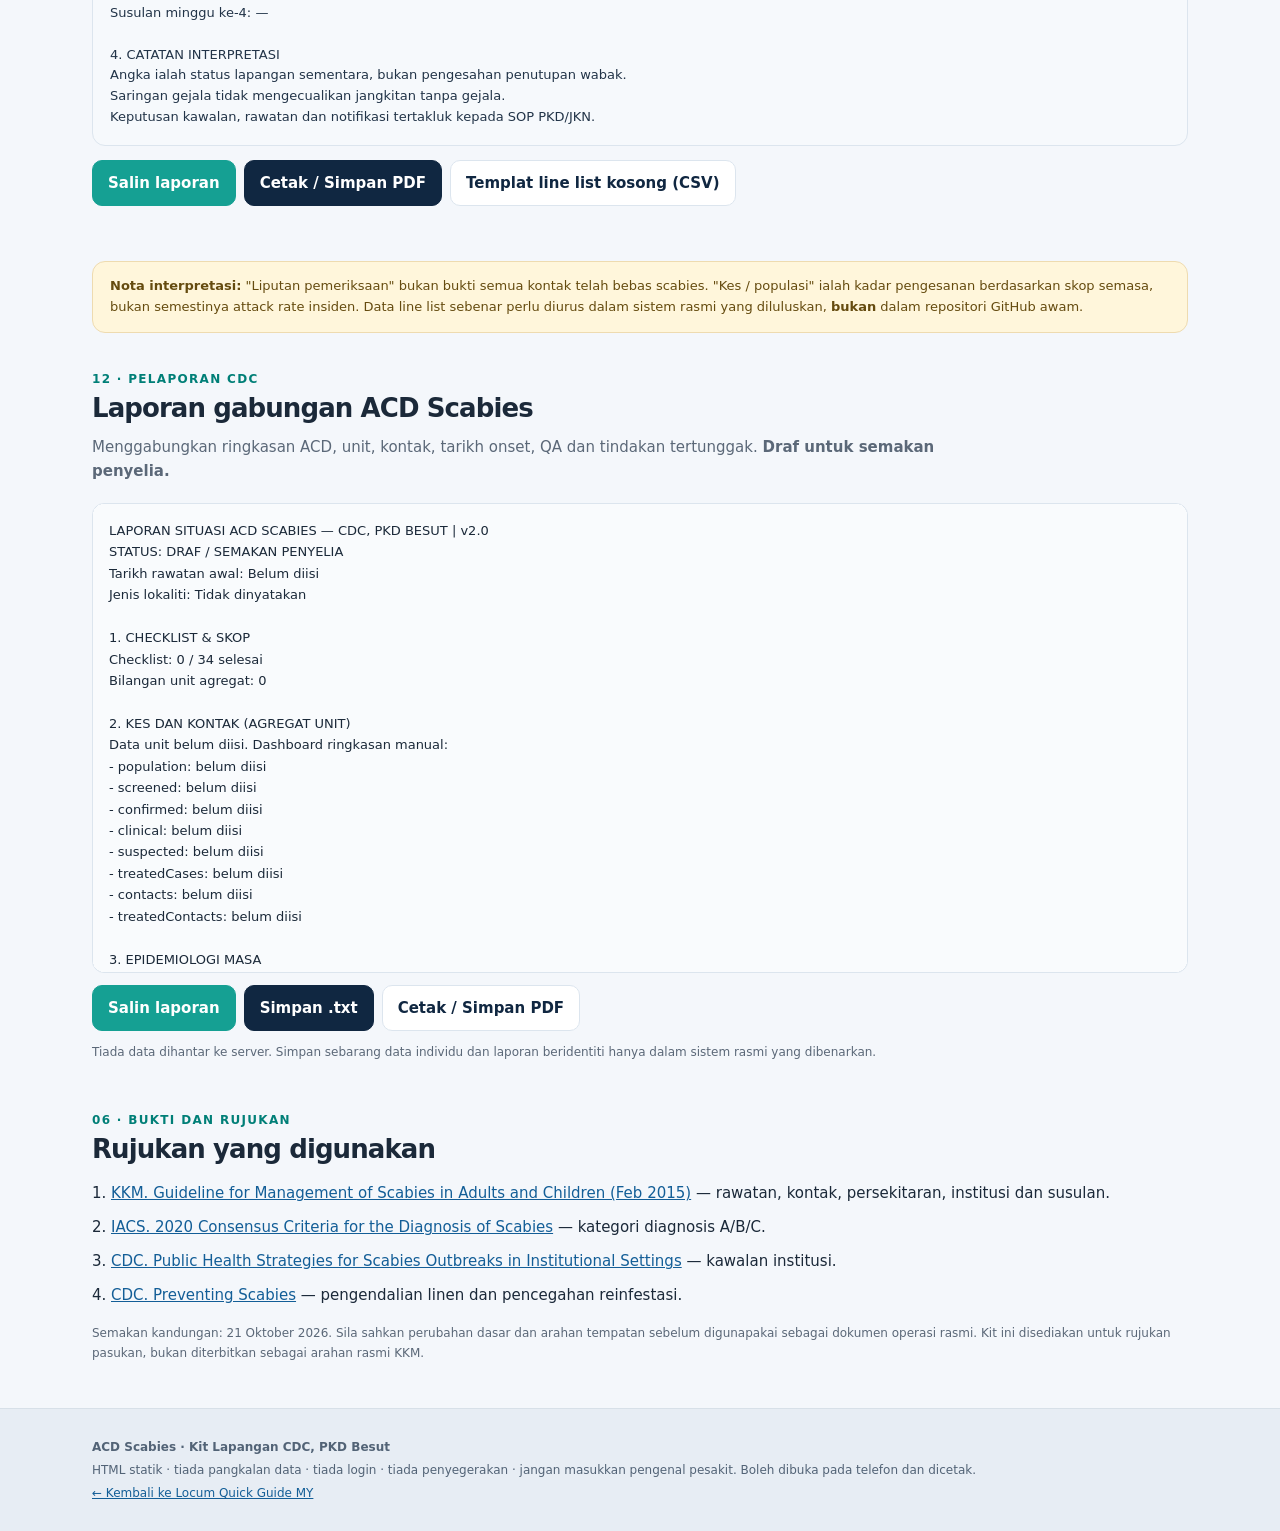
==== commit 8da2c6ea: "Refresh v2 clinical and aggregation fixes on GitHub Pages" ====
--- a/scabies-acd/index.html
+++ b/scabies-acd/index.html
@@ -288,5 +288,5 @@
 updateProgress();updateReport();
 })();
 </script>
-<script src="v2.js?v=2.0" defer></script>
+<script src="v2.js?v=2.0.1" defer></script>
 </body></html>
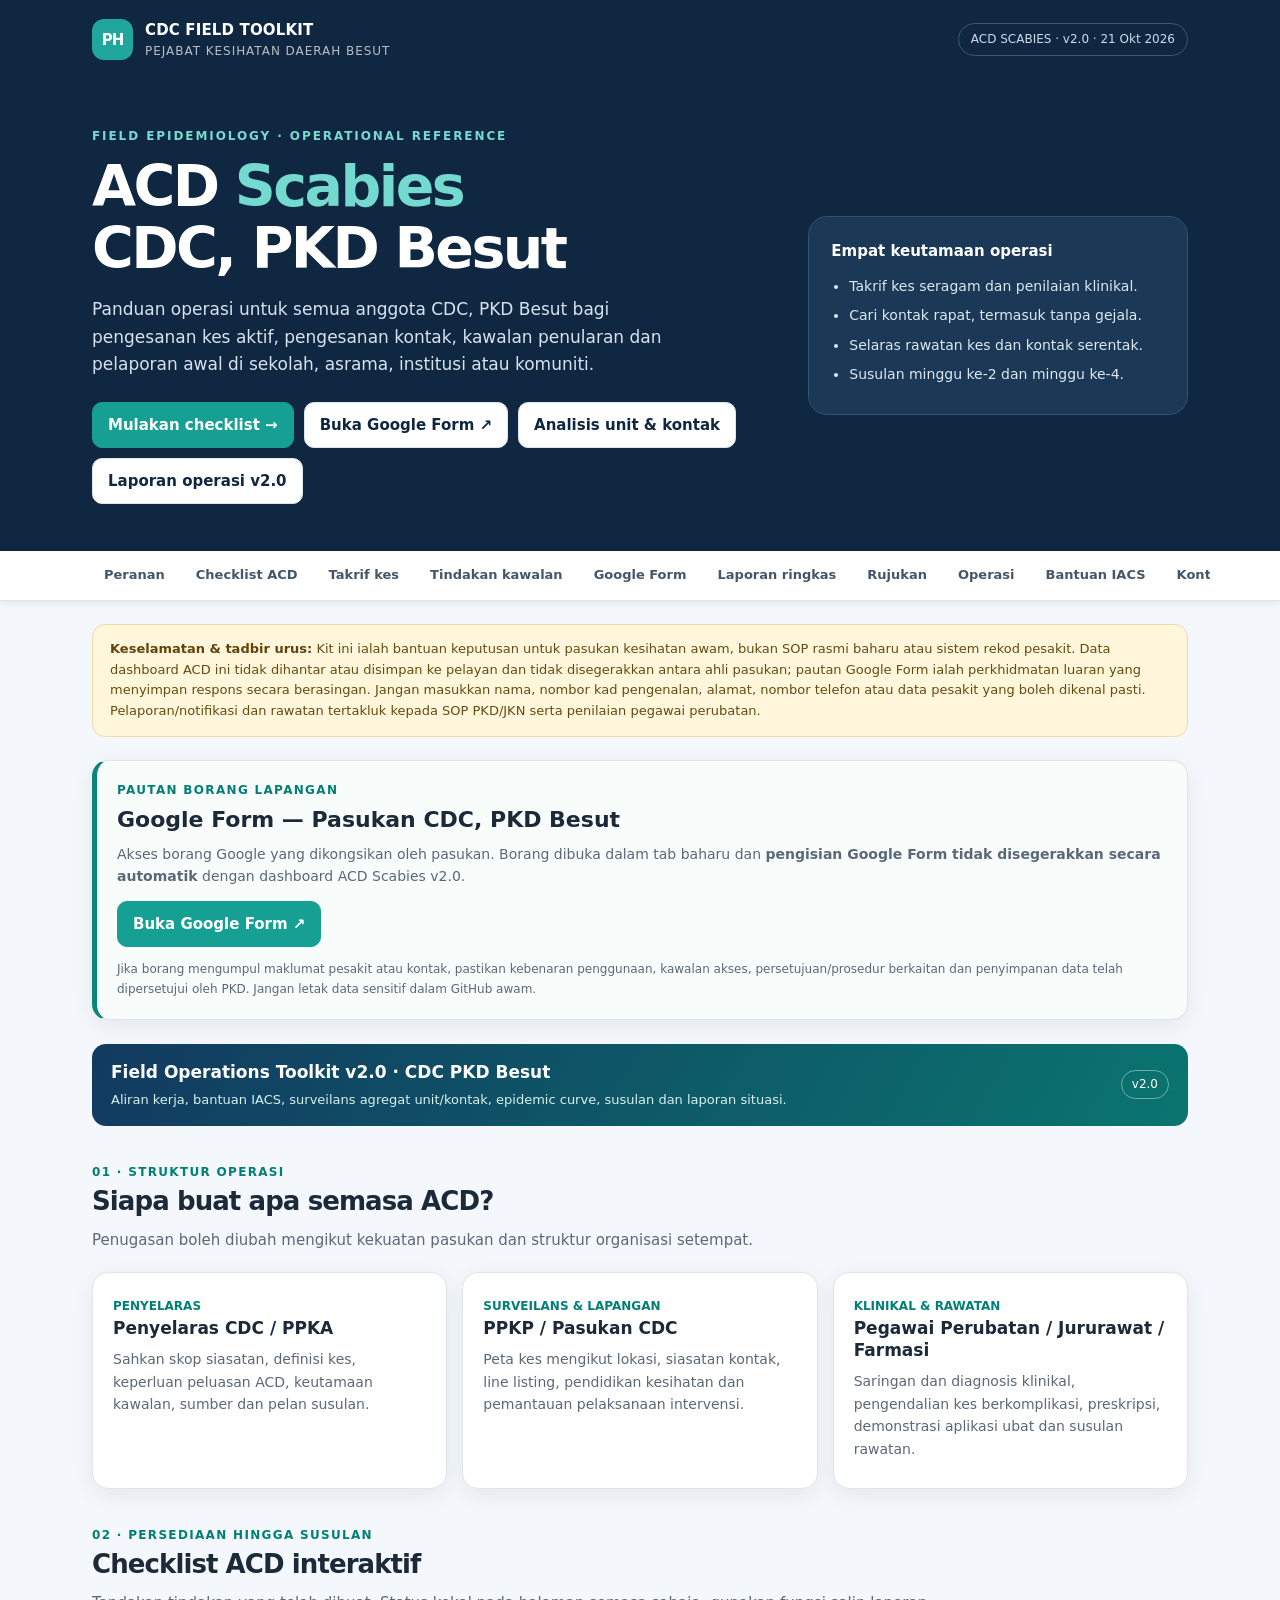
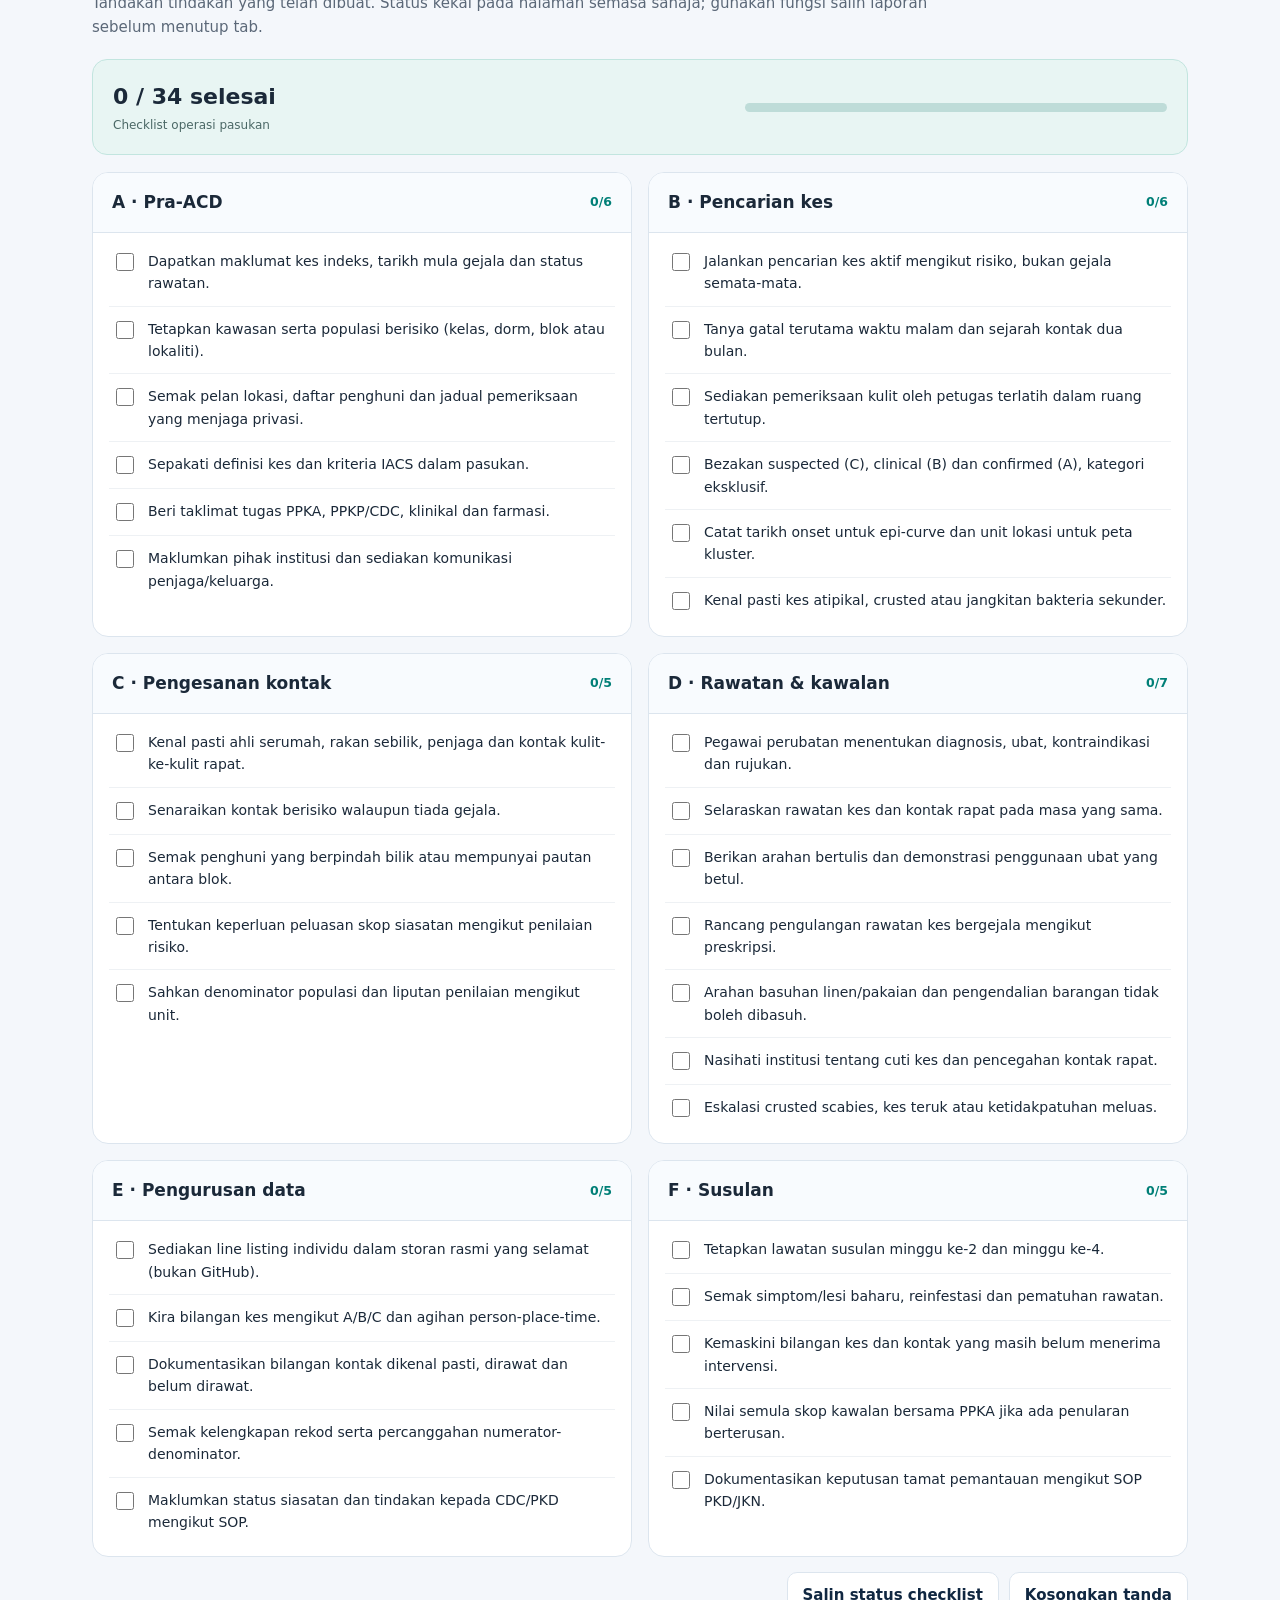
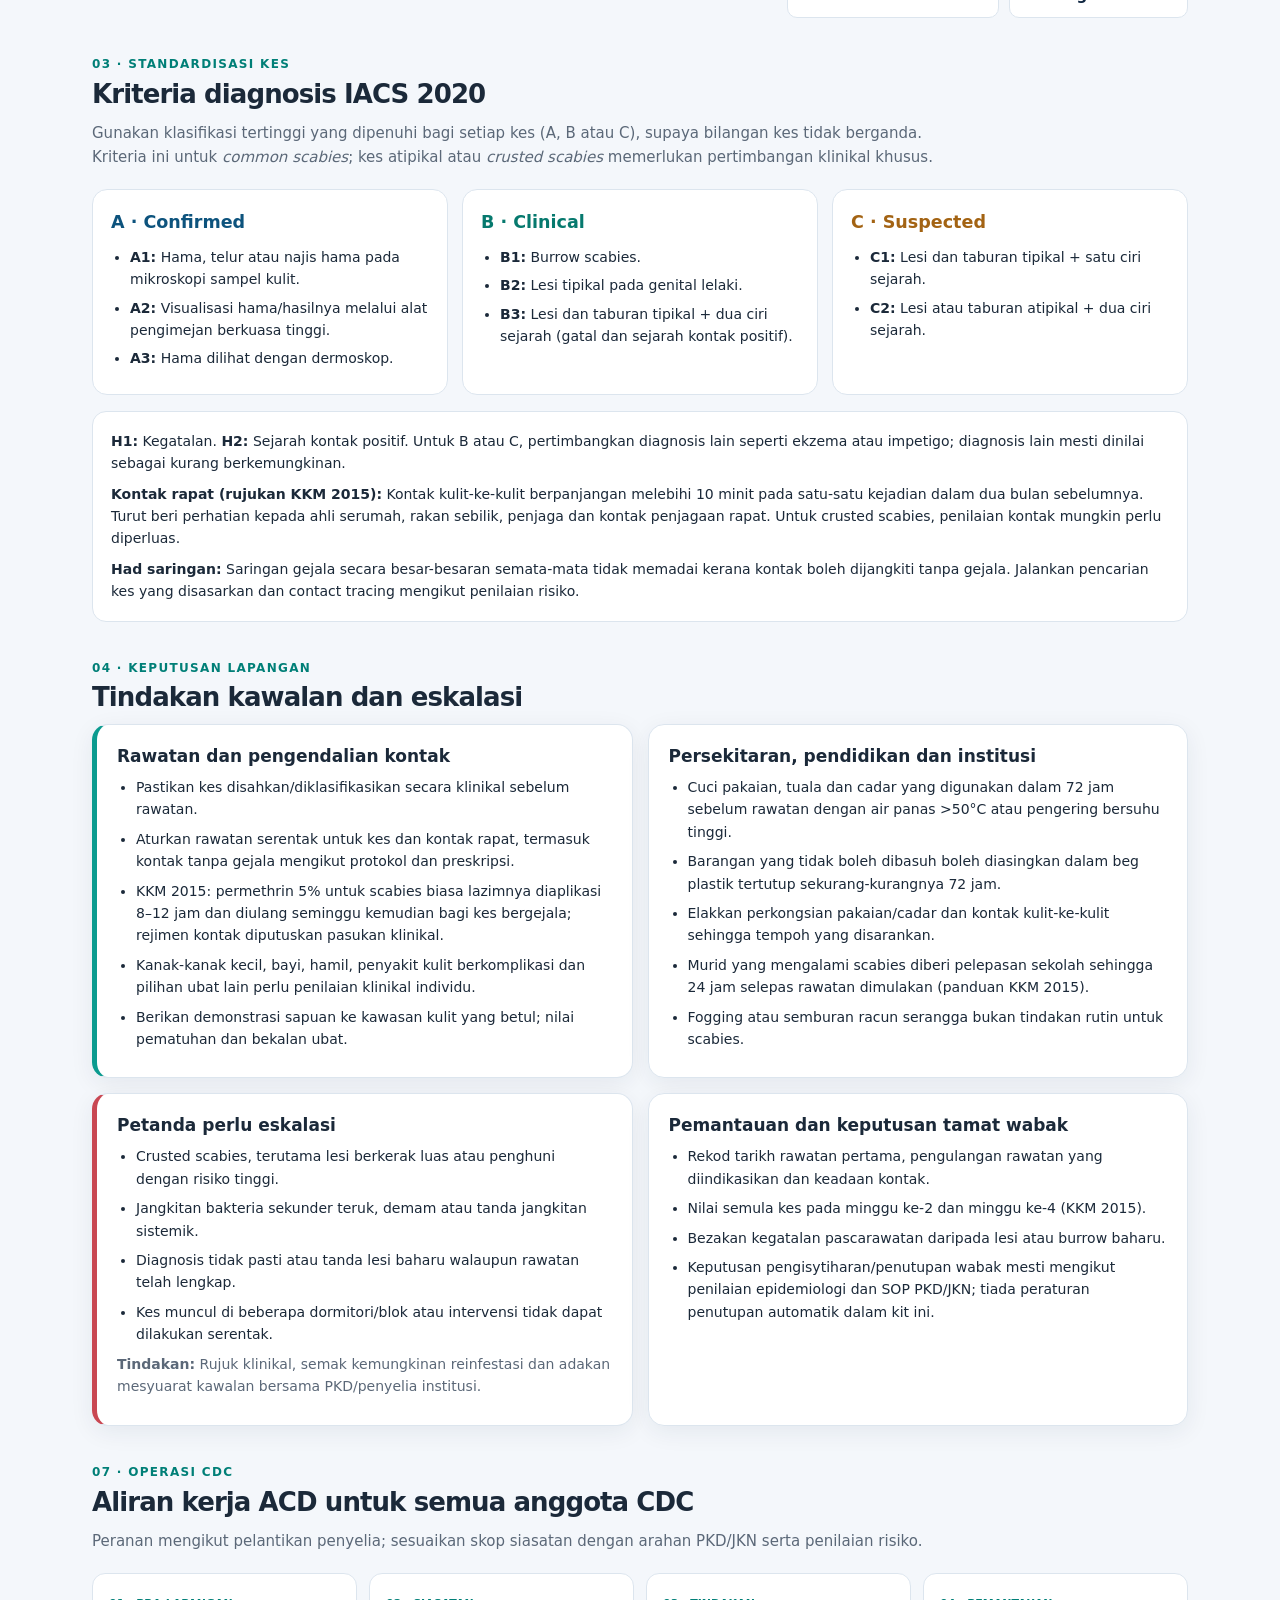
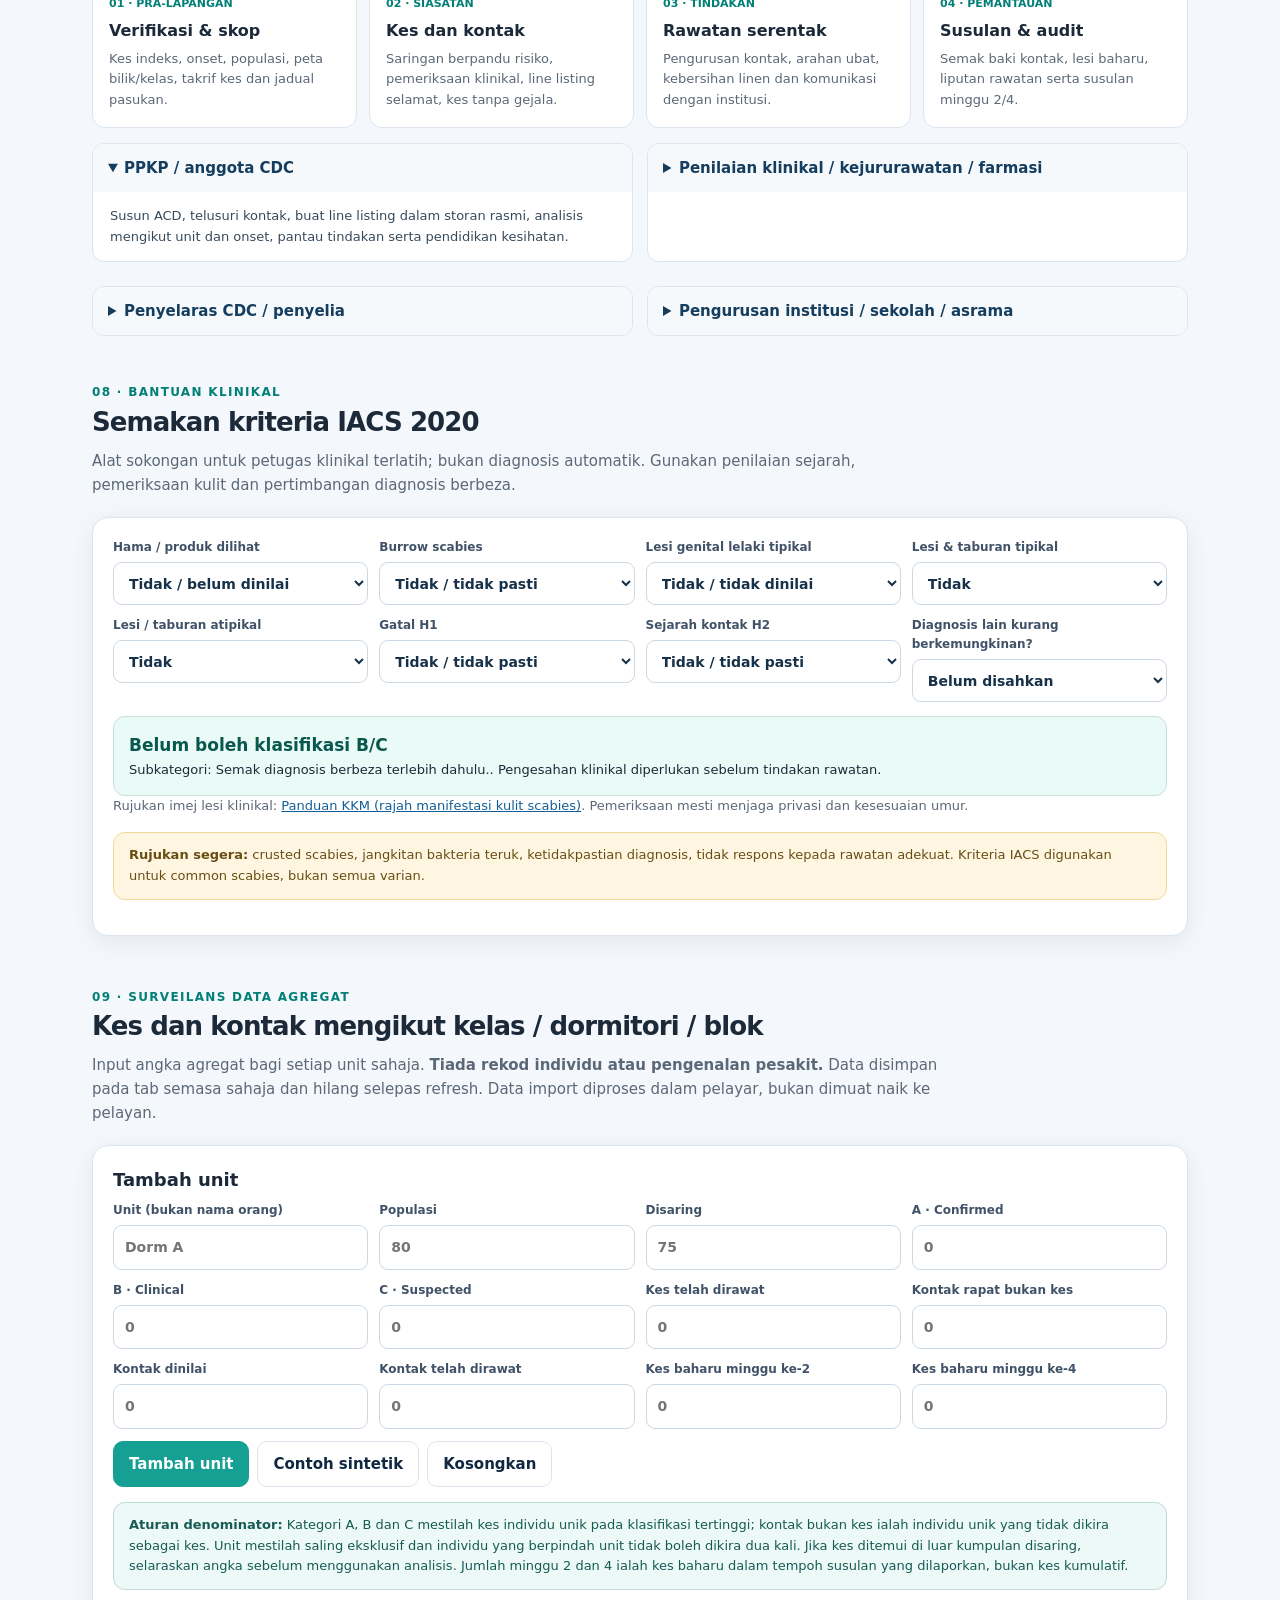
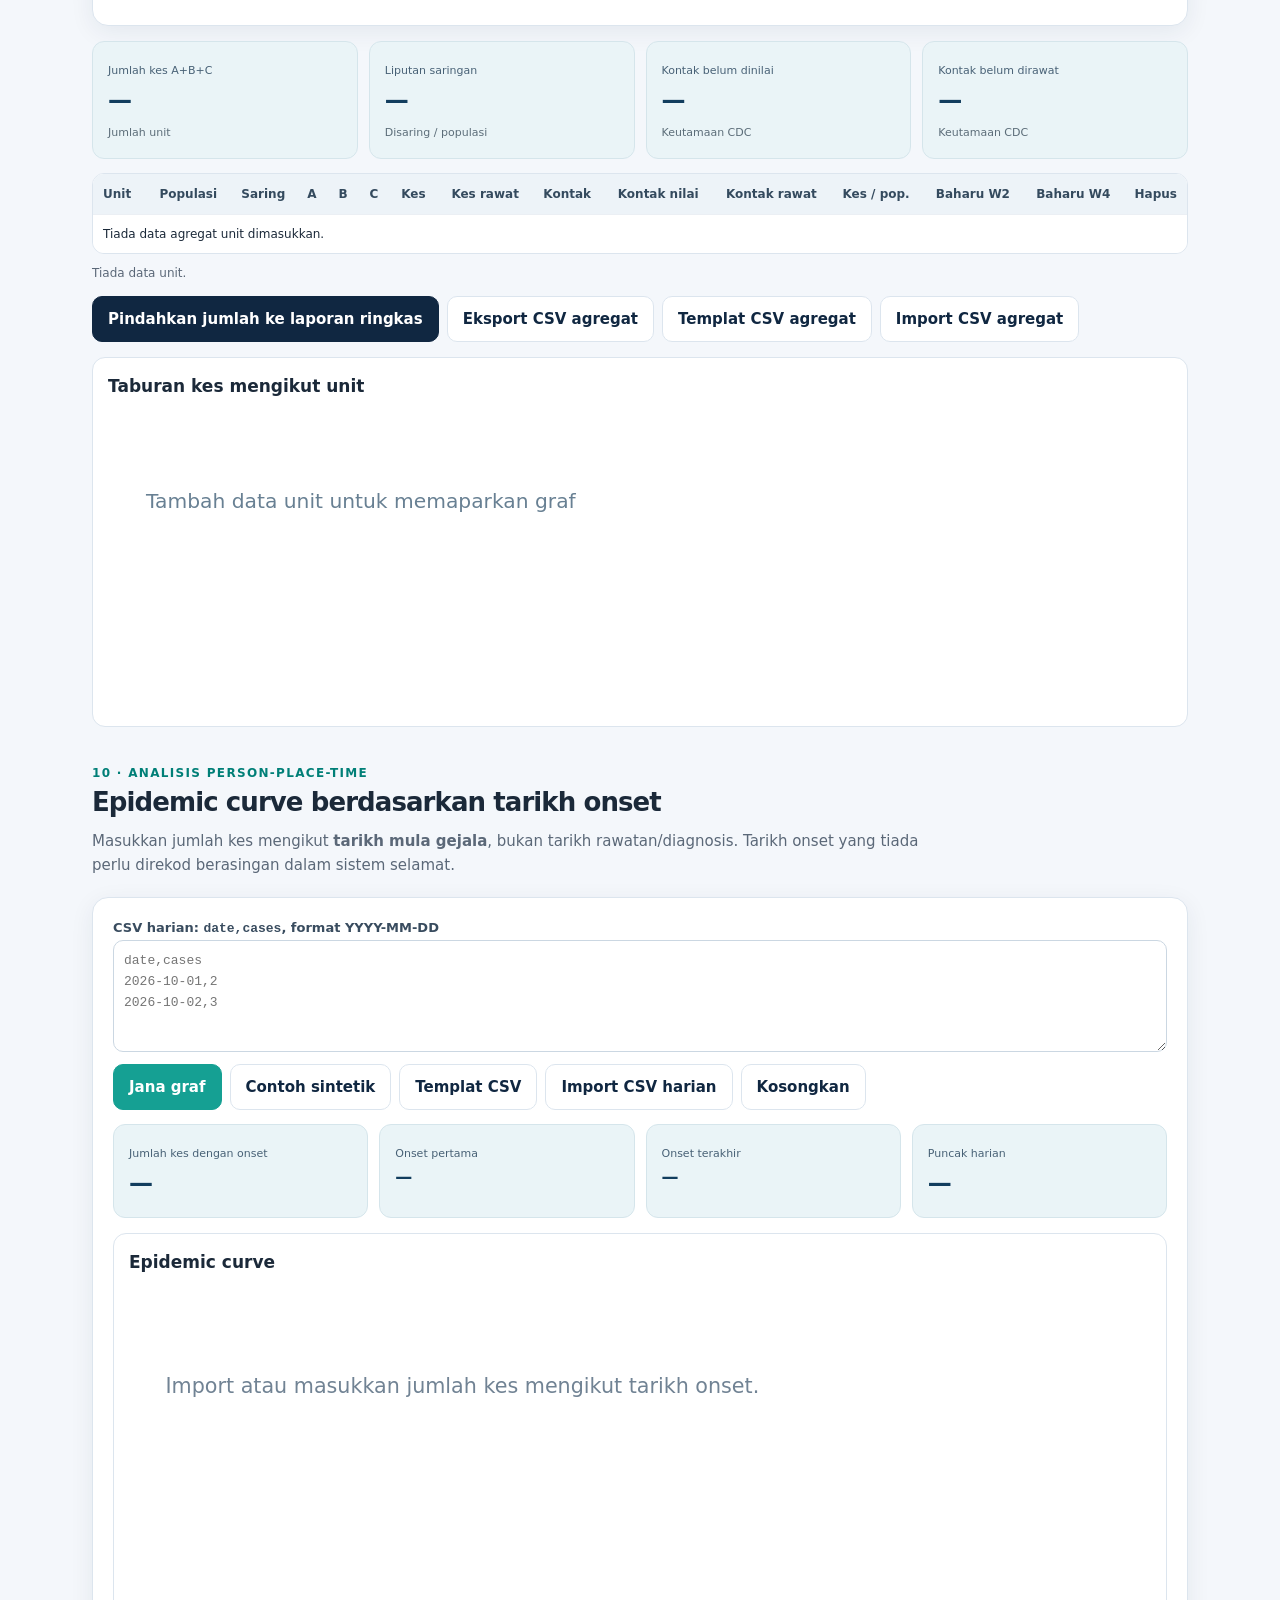
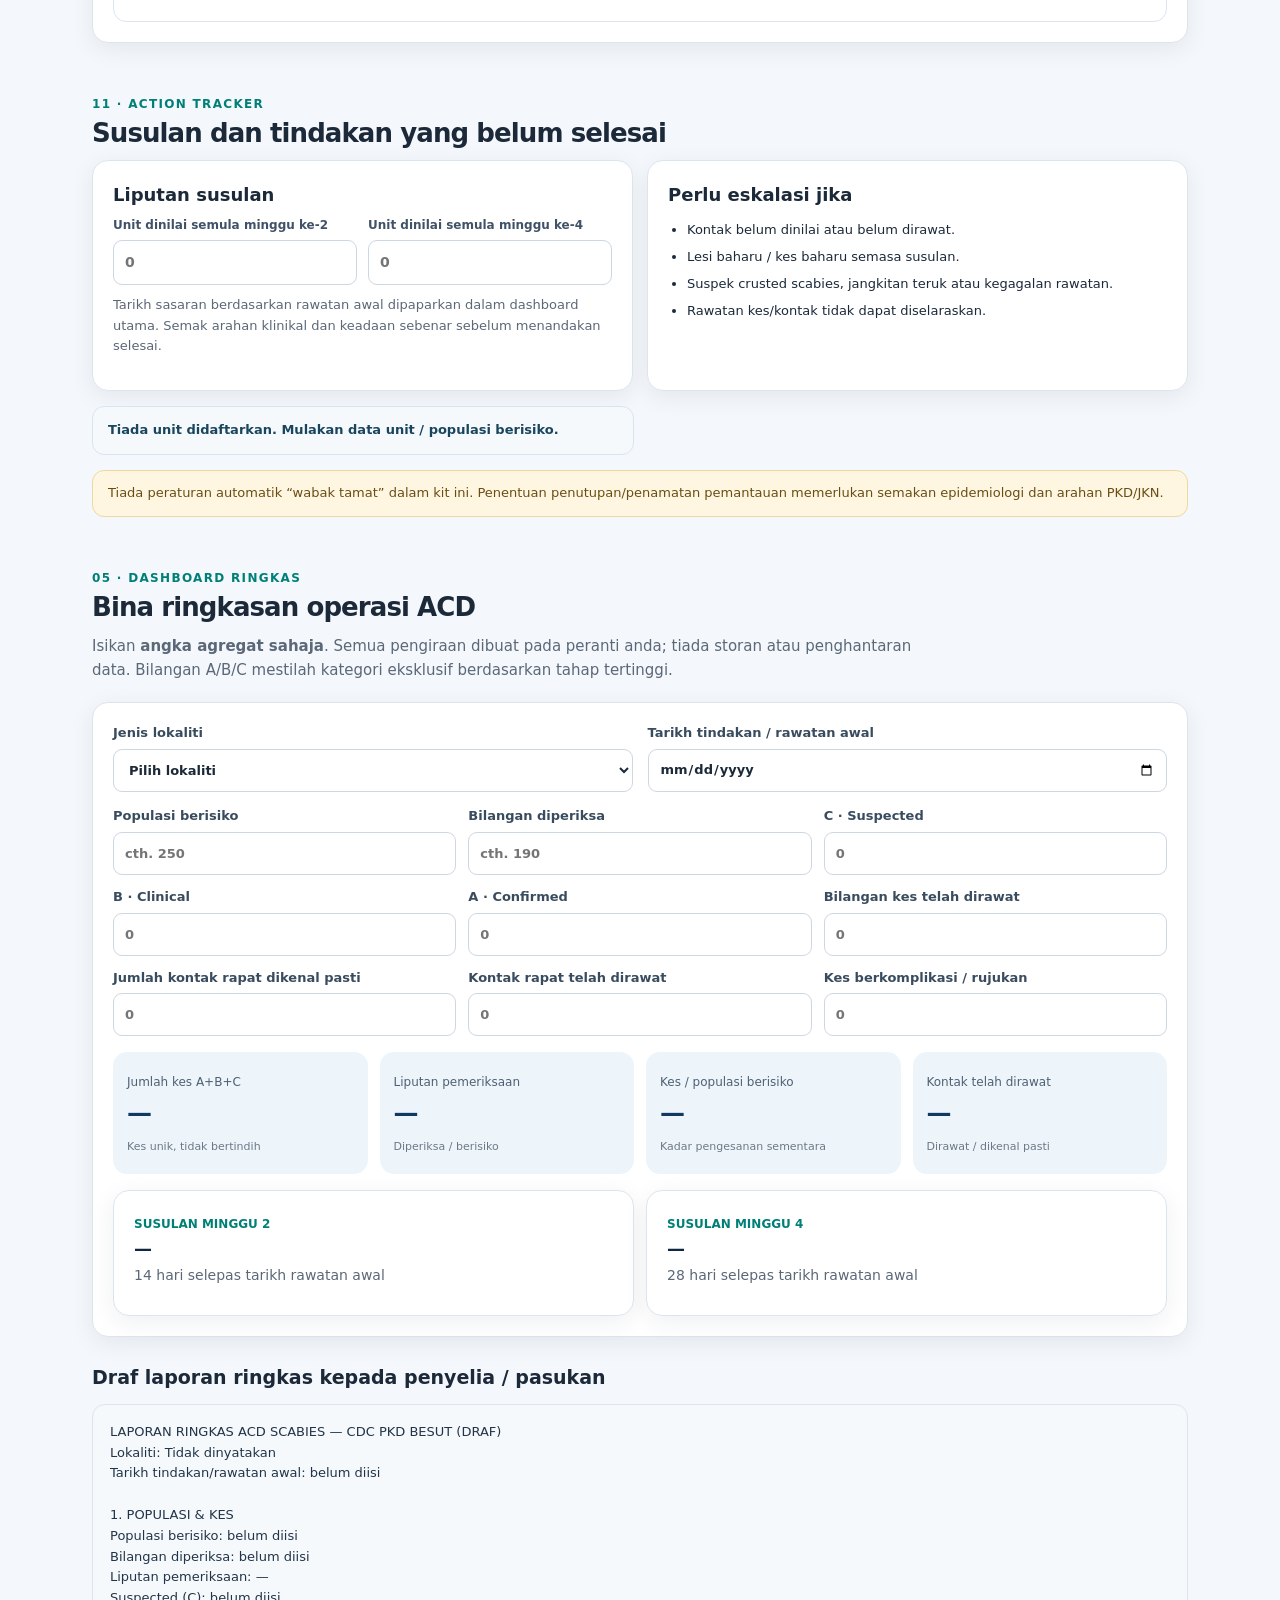
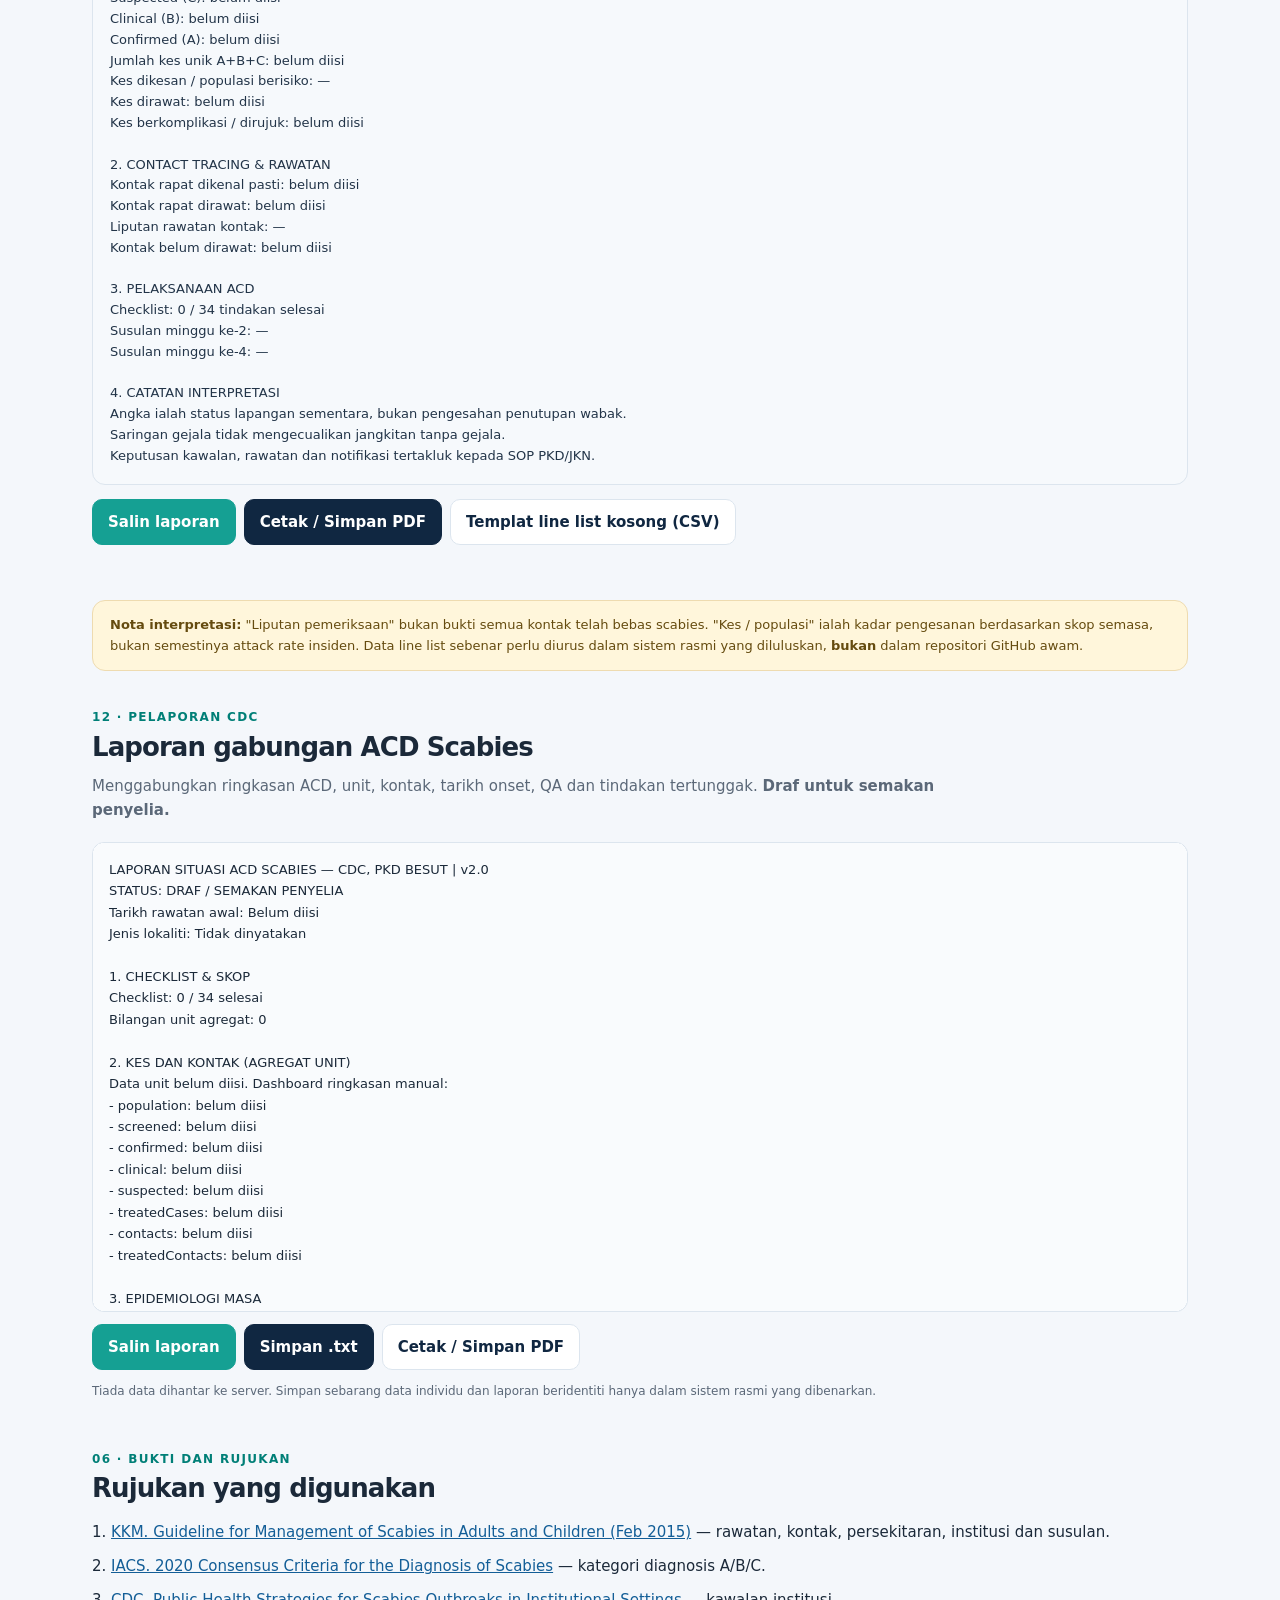
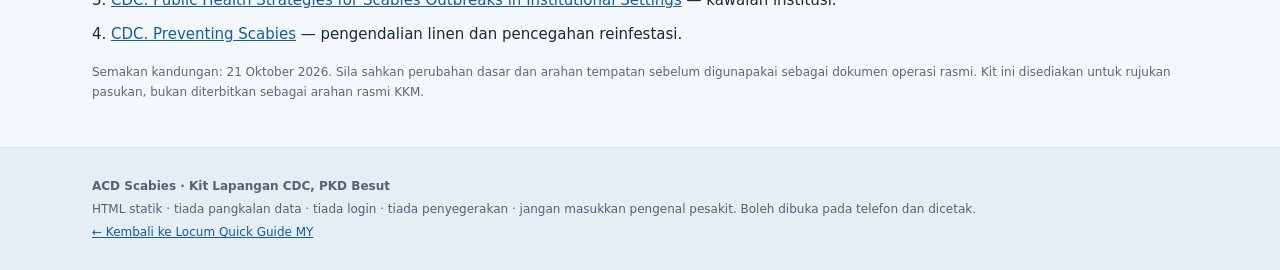
==== commit e9f3b2fd: "Link CDC Besut ACD Google Form as external field-data entry" ====
--- a/scabies-acd/index.html
+++ b/scabies-acd/index.html
@@ -18,13 +18,23 @@
 <div class="wrap">
 <div class="head"><a class="brand" href="../"><div class="logo">PH</div><div><strong>CDC FIELD TOOLKIT</strong><span>PEJABAT KESIHATAN DAERAH BESUT</span></div></a><span class="head-right">ACD SCABIES · v2.0 · 21 Okt 2026</span></div>
 <div class="hero">
-<div><div class="eyebrow">FIELD EPIDEMIOLOGY · OPERATIONAL REFERENCE</div><h1>ACD <span>Scabies</span><br>CDC, PKD Besut</h1><p>Panduan operasi untuk semua anggota CDC, PKD Besut bagi pengesanan kes aktif, pengesanan kontak, kawalan penularan dan pelaporan awal di sekolah, asrama, institusi atau komuniti.</p><div class="hero-actions"><a class="btn primary" href="#checklist">Mulakan checklist →</a><a class="btn" href="#v2-unit">Analisis unit & kontak</a><a class="btn" href="#v2-report">Laporan operasi v2.0</a></div></div>
+<div><div class="eyebrow">FIELD EPIDEMIOLOGY · OPERATIONAL REFERENCE</div><h1>ACD <span>Scabies</span><br>CDC, PKD Besut</h1><p>Panduan operasi untuk semua anggota CDC, PKD Besut bagi pengesanan kes aktif, pengesanan kontak, kawalan penularan dan pelaporan awal di sekolah, asrama, institusi atau komuniti.</p><div class="hero-actions"><a class="btn primary" href="#checklist">Mulakan checklist →</a><a class="btn" href="https://docs.google.com/forms/d/e/1FAIpQLSe0JP7TxQtJrMn7UJxJ3htBCS6snrx4UU6v9zW17gg2OrCv4A/viewform?pli=1" target="_blank" rel="noopener noreferrer" aria-label="Buka Google Form pasukan CDC dalam tab baharu">Buka Google Form ↗</a><a class="btn" href="#v2-unit">Analisis unit & kontak</a><a class="btn" href="#v2-report">Laporan operasi v2.0</a></div></div>
 <aside class="hero-side"><h3>Empat keutamaan operasi</h3><ul><li>Takrif kes seragam dan penilaian klinikal.</li><li>Cari kontak rapat, termasuk tanpa gejala.</li><li>Selaras rawatan kes dan kontak serentak.</li><li>Susulan minggu ke-2 dan minggu ke-4.</li></ul></aside>
 </div>
 </div></header>
-<nav class="site-nav" aria-label="Navigasi modul"><div class="wrap nav-inner"><a href="#peranan">Peranan</a><a href="#checklist">Checklist ACD</a><a href="#kriteria">Takrif kes</a><a href="#kawalan">Tindakan kawalan</a><a href="#ringkasan">Laporan ringkas</a><a href="#rujukan">Rujukan</a></div></nav>
+<nav class="site-nav" aria-label="Navigasi modul"><div class="wrap nav-inner"><a href="#peranan">Peranan</a><a href="#checklist">Checklist ACD</a><a href="#kriteria">Takrif kes</a><a href="#kawalan">Tindakan kawalan</a><a href="#google-form">Google Form</a><a href="#ringkasan">Laporan ringkas</a><a href="#rujukan">Rujukan</a></div></nav>
 <main class="wrap">
-<div class="notice"><strong>Keselamatan & tadbir urus:</strong> Kit ini ialah bantuan keputusan untuk pasukan kesihatan awam, bukan SOP rasmi baharu atau sistem rekod pesakit. Tidak menghantar atau menyimpan maklumat ke pelayan dan tidak menyegerakkan data antara ahli pasukan. Jangan masukkan nama, nombor kad pengenalan, alamat, nombor telefon atau data pesakit yang boleh dikenal pasti. Pelaporan/notifikasi dan rawatan tertakluk kepada SOP PKD/JKN serta penilaian pegawai perubatan.</div>
+<div class="notice"><strong>Keselamatan & tadbir urus:</strong> Kit ini ialah bantuan keputusan untuk pasukan kesihatan awam, bukan SOP rasmi baharu atau sistem rekod pesakit. Data dashboard ACD ini tidak dihantar atau disimpan ke pelayan dan tidak disegerakkan antara ahli pasukan; pautan Google Form ialah perkhidmatan luaran yang menyimpan respons secara berasingan. Jangan masukkan nama, nombor kad pengenalan, alamat, nombor telefon atau data pesakit yang boleh dikenal pasti. Pelaporan/notifikasi dan rawatan tertakluk kepada SOP PKD/JKN serta penilaian pegawai perubatan.</div>
+
+<section id="google-form" aria-labelledby="google-form-title" style="scroll-margin-top:80px;padding-top:23px">
+  <div class="card" style="border-left:5px solid #0a857c;background:#f8fcfb">
+    <div class="kicker">Pautan borang lapangan</div>
+    <h2 id="google-form-title" style="font-size:22px;line-height:1.25;margin:6px 0 9px">Google Form — Pasukan CDC, PKD Besut</h2>
+    <p style="margin-bottom:14px">Akses borang Google yang dikongsikan oleh pasukan. Borang dibuka dalam tab baharu dan <strong>pengisian Google Form tidak disegerakkan secara automatik</strong> dengan dashboard ACD Scabies v2.0.</p>
+    <a href="https://docs.google.com/forms/d/e/1FAIpQLSe0JP7TxQtJrMn7UJxJ3htBCS6snrx4UU6v9zW17gg2OrCv4A/viewform?pli=1" target="_blank" rel="noopener noreferrer" class="btn primary" style="width:max-content;max-width:100%">Buka Google Form ↗</a>
+    <p style="font-size:12px;color:#5b6878;margin:13px 0 0">Jika borang mengumpul maklumat pesakit atau kontak, pastikan kebenaran penggunaan, kawalan akses, persetujuan/prosedur berkaitan dan penyimpanan data telah dipersetujui oleh PKD. Jangan letak data sensitif dalam GitHub awam.</p>
+  </div>
+</section>
 
 <div class="v2-banner"><div><strong>Field Operations Toolkit v2.0 · CDC PKD Besut</strong><p>Aliran kerja, bantuan IACS, surveilans agregat unit/kontak, epidemic curve, susulan dan laporan situasi.</p></div><span class="v2-version">v2.0</span></div>
 <section class="section" id="peranan">
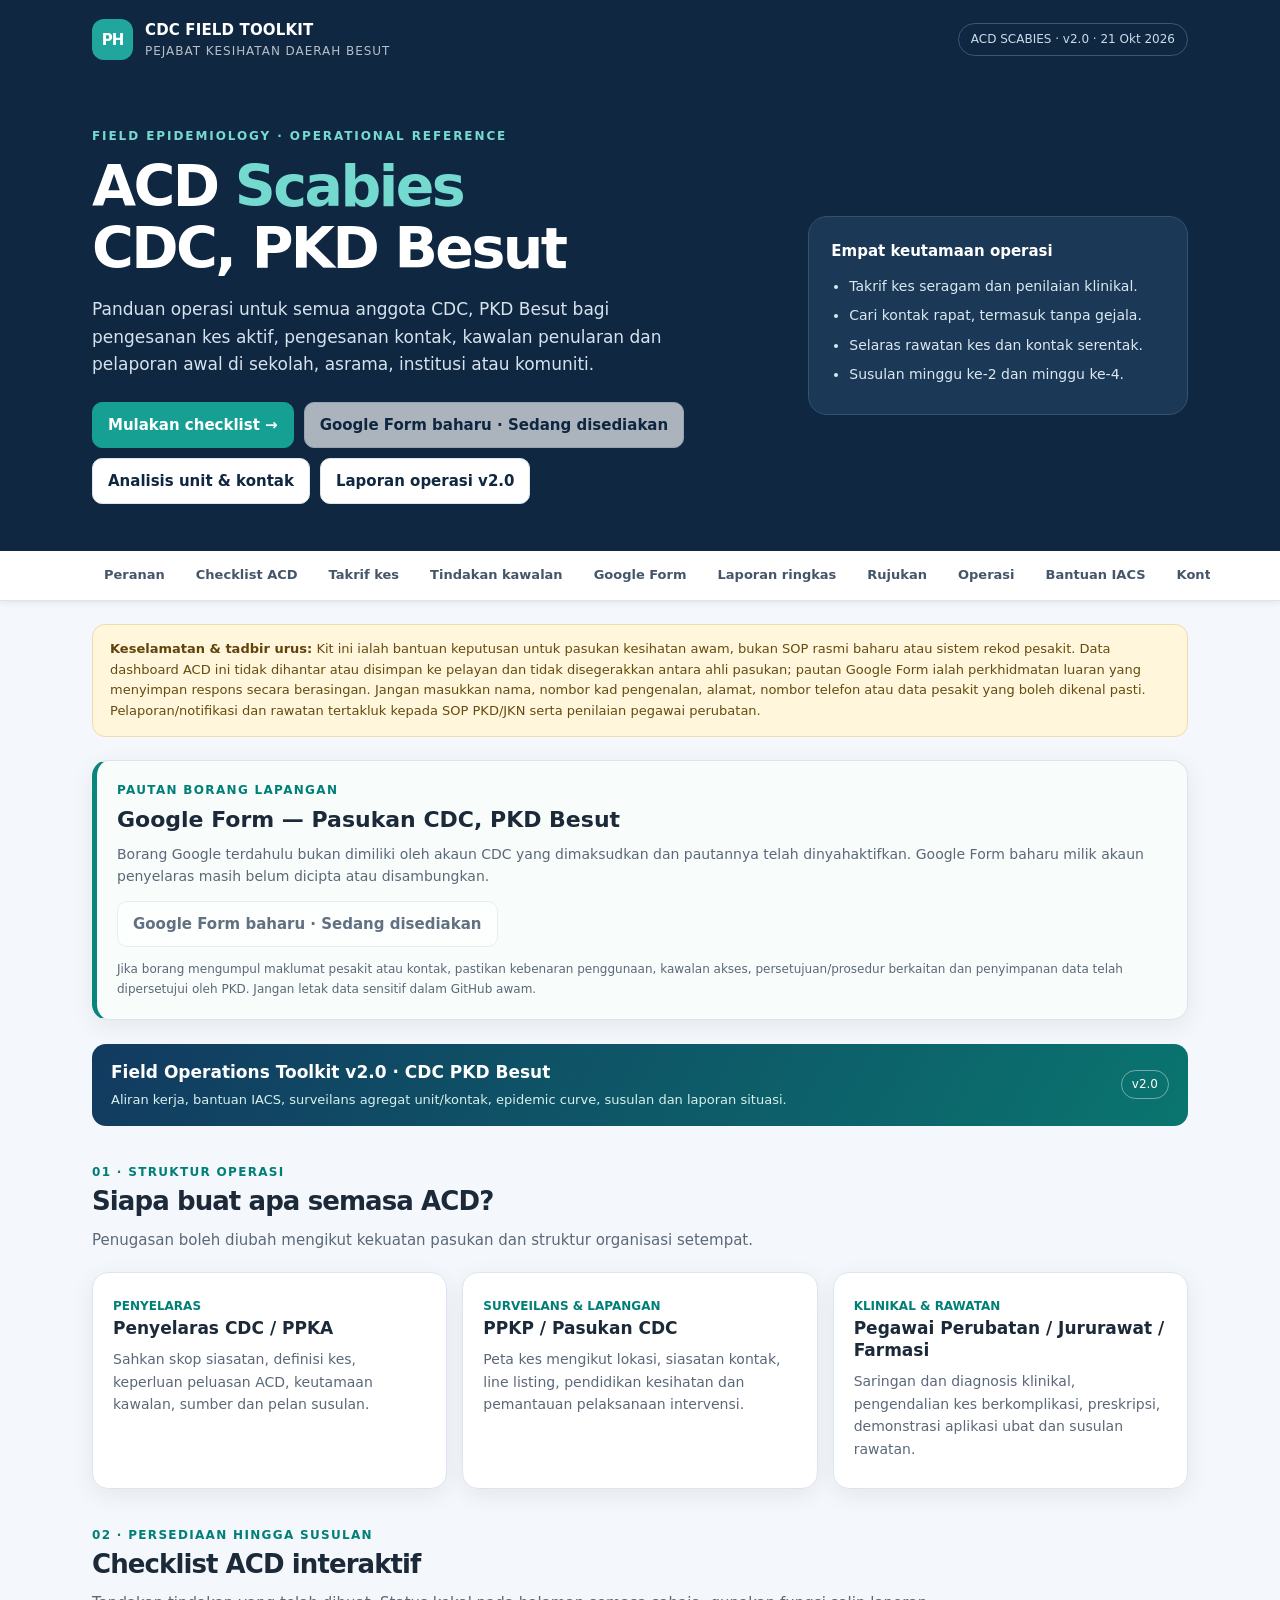
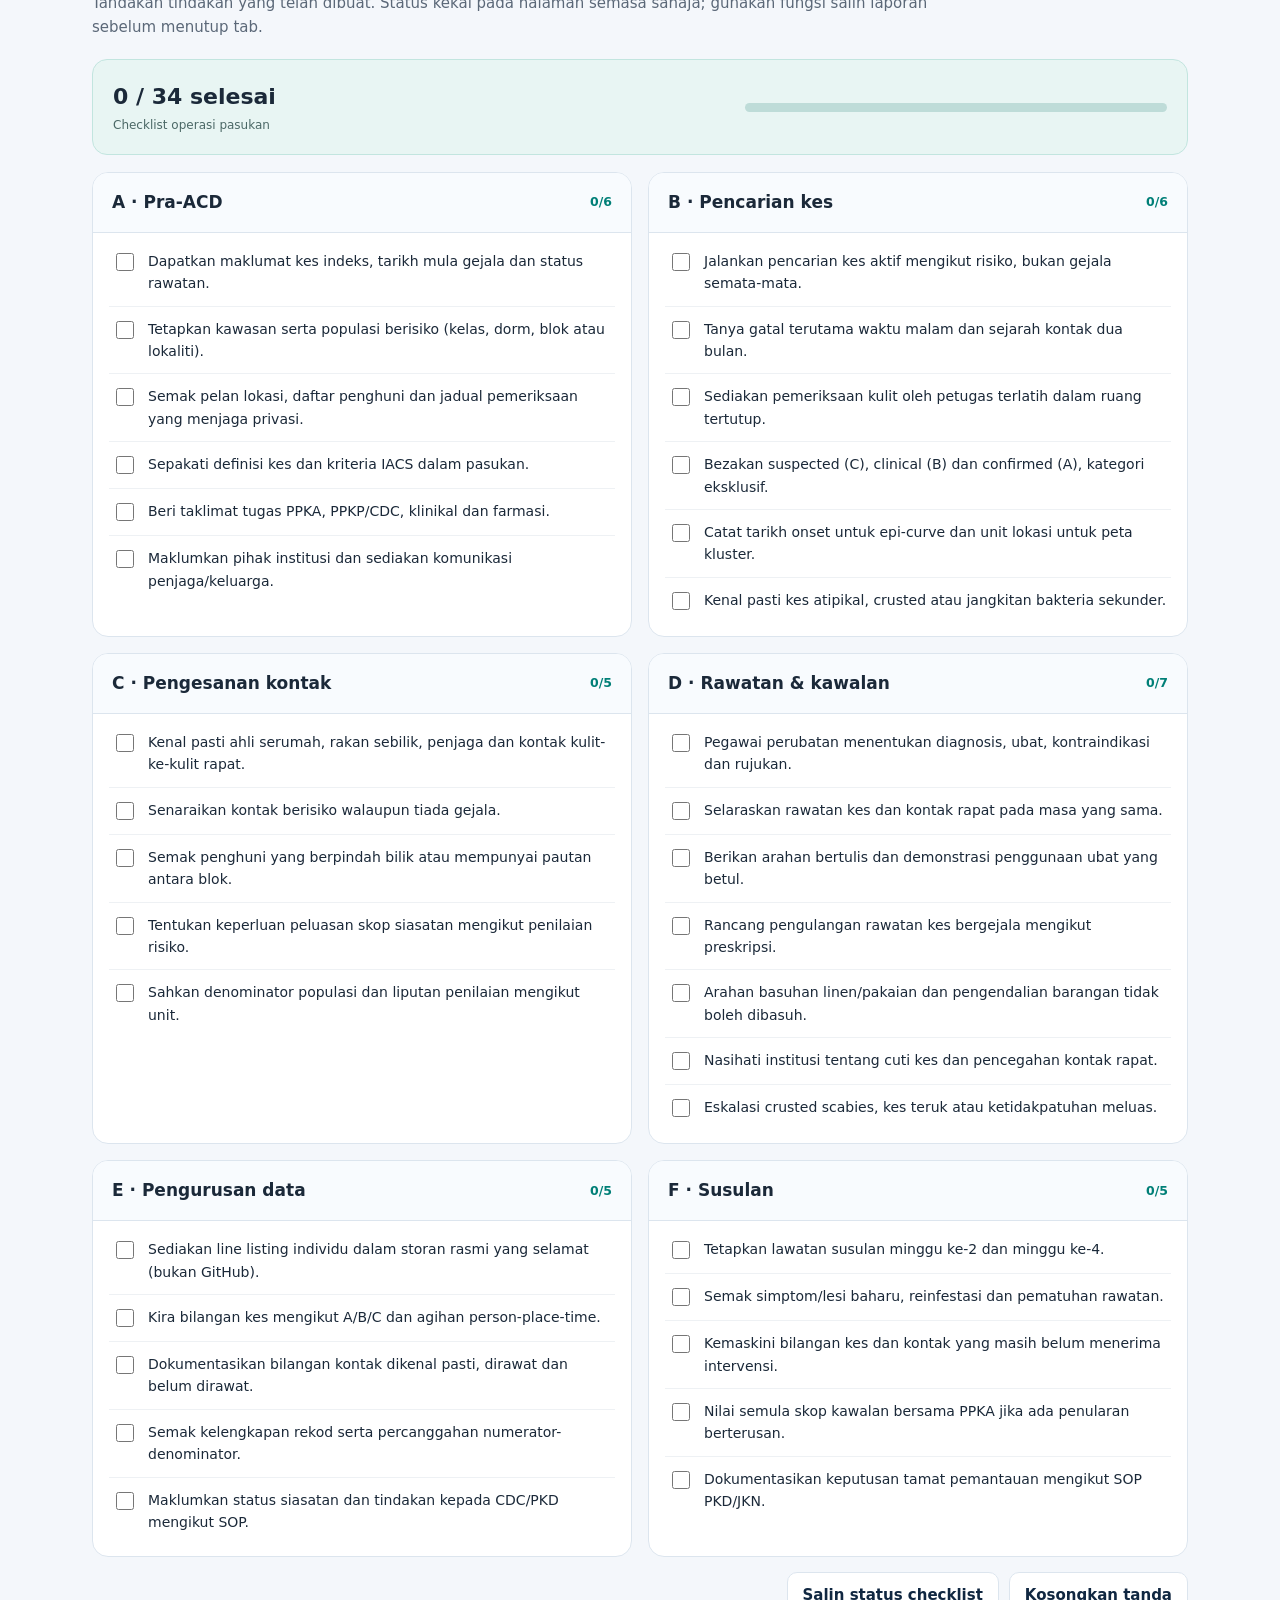
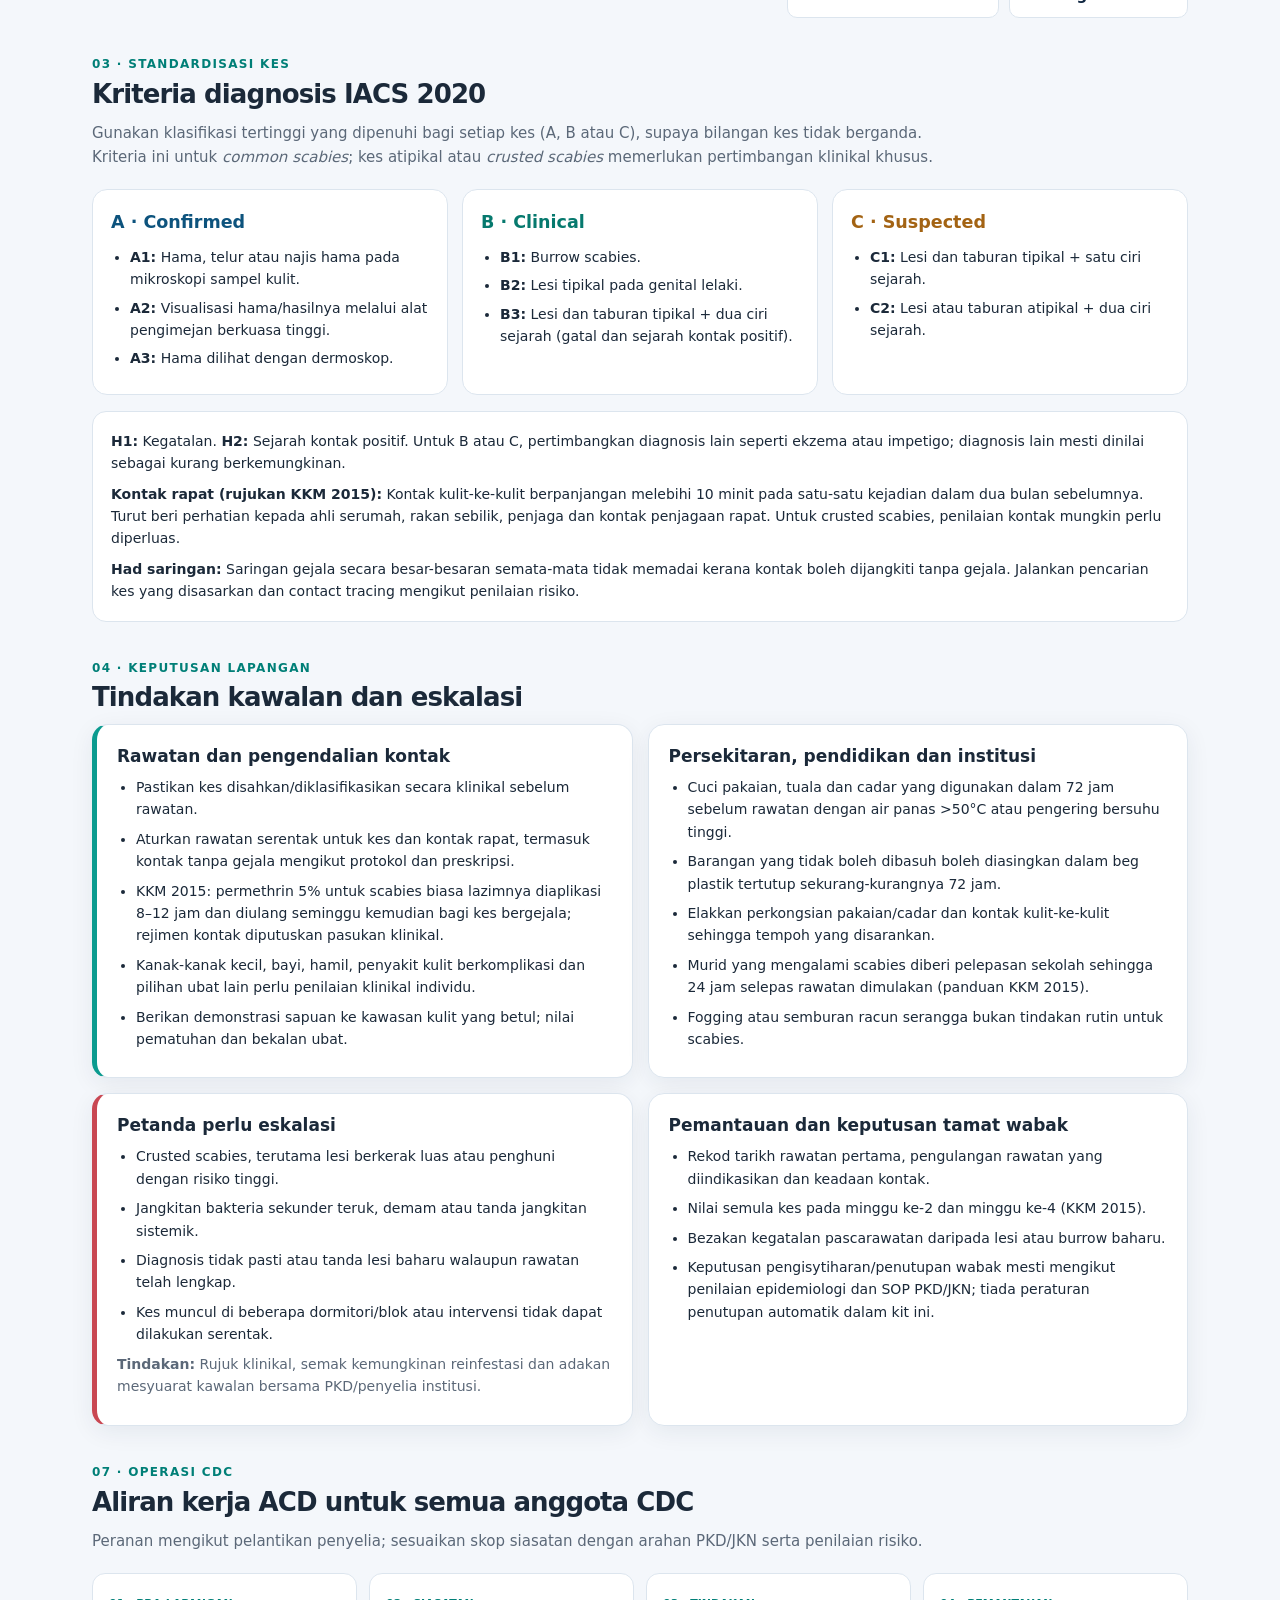
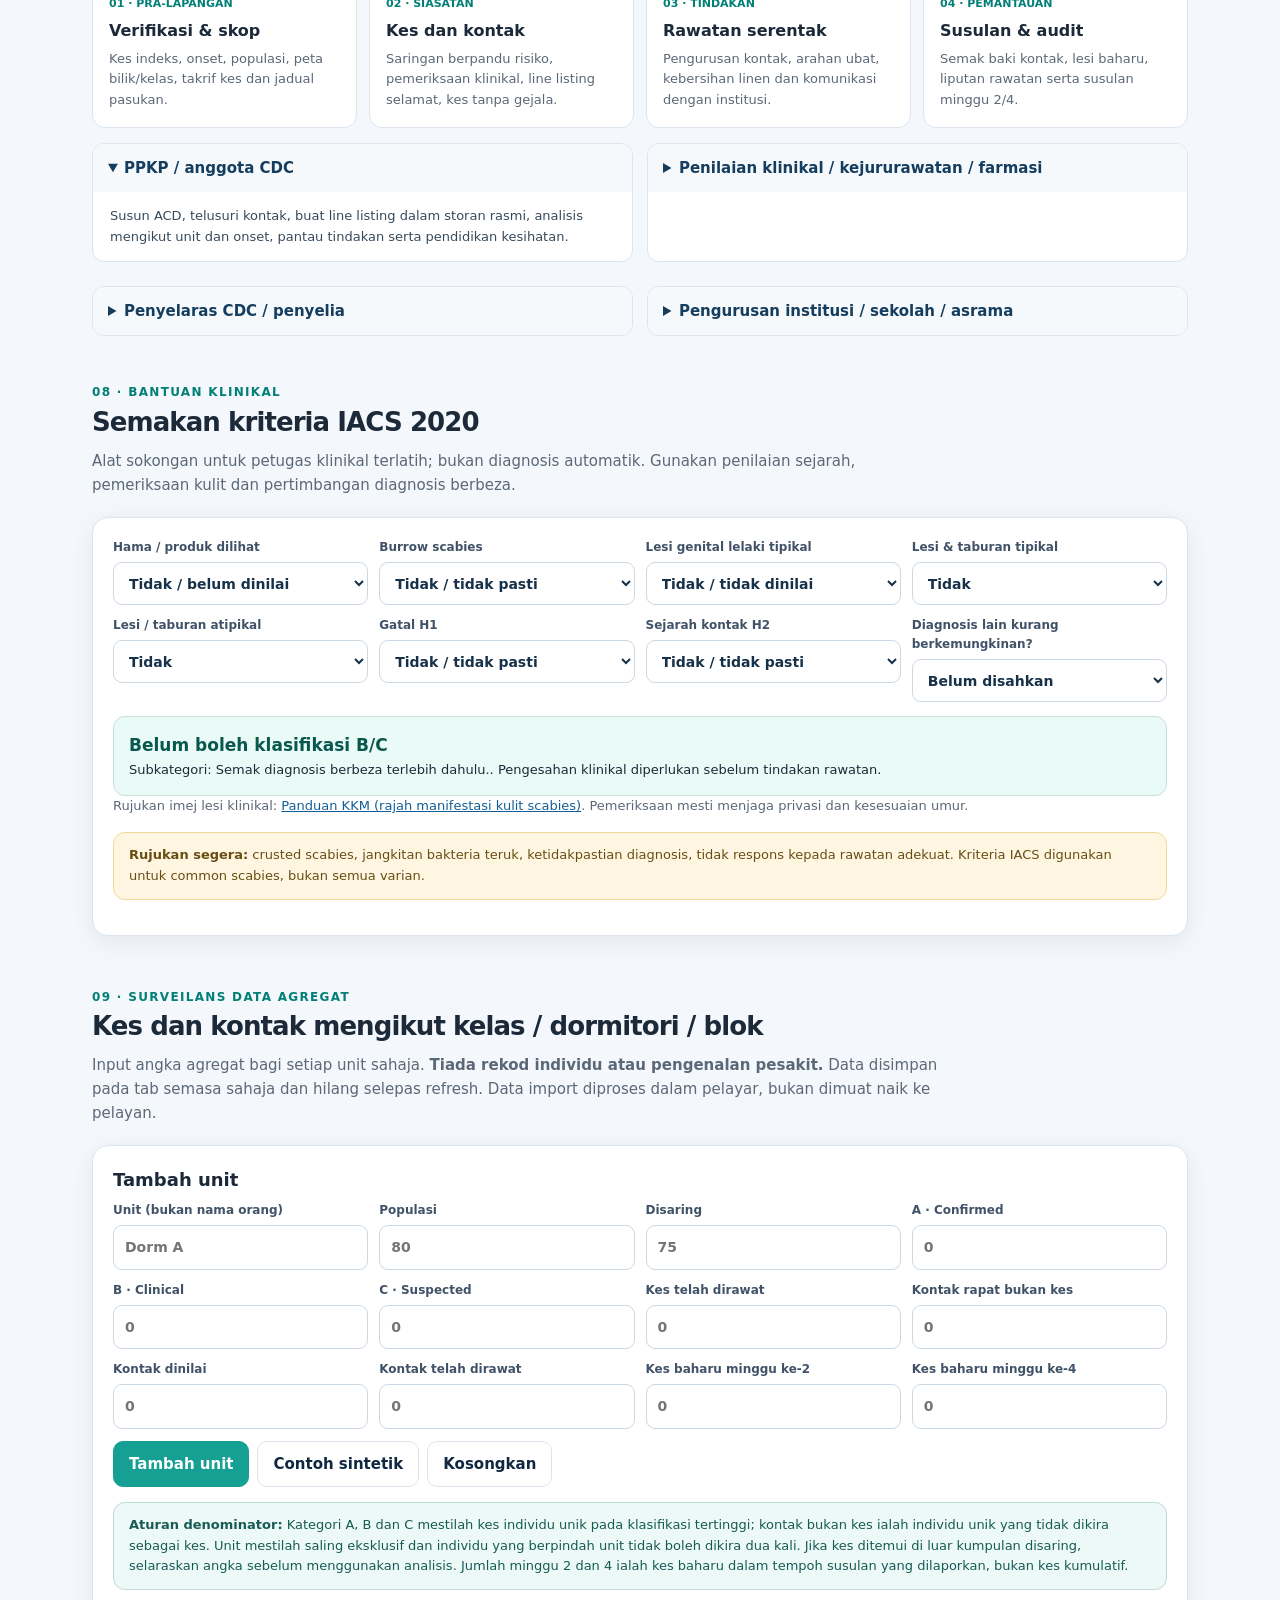
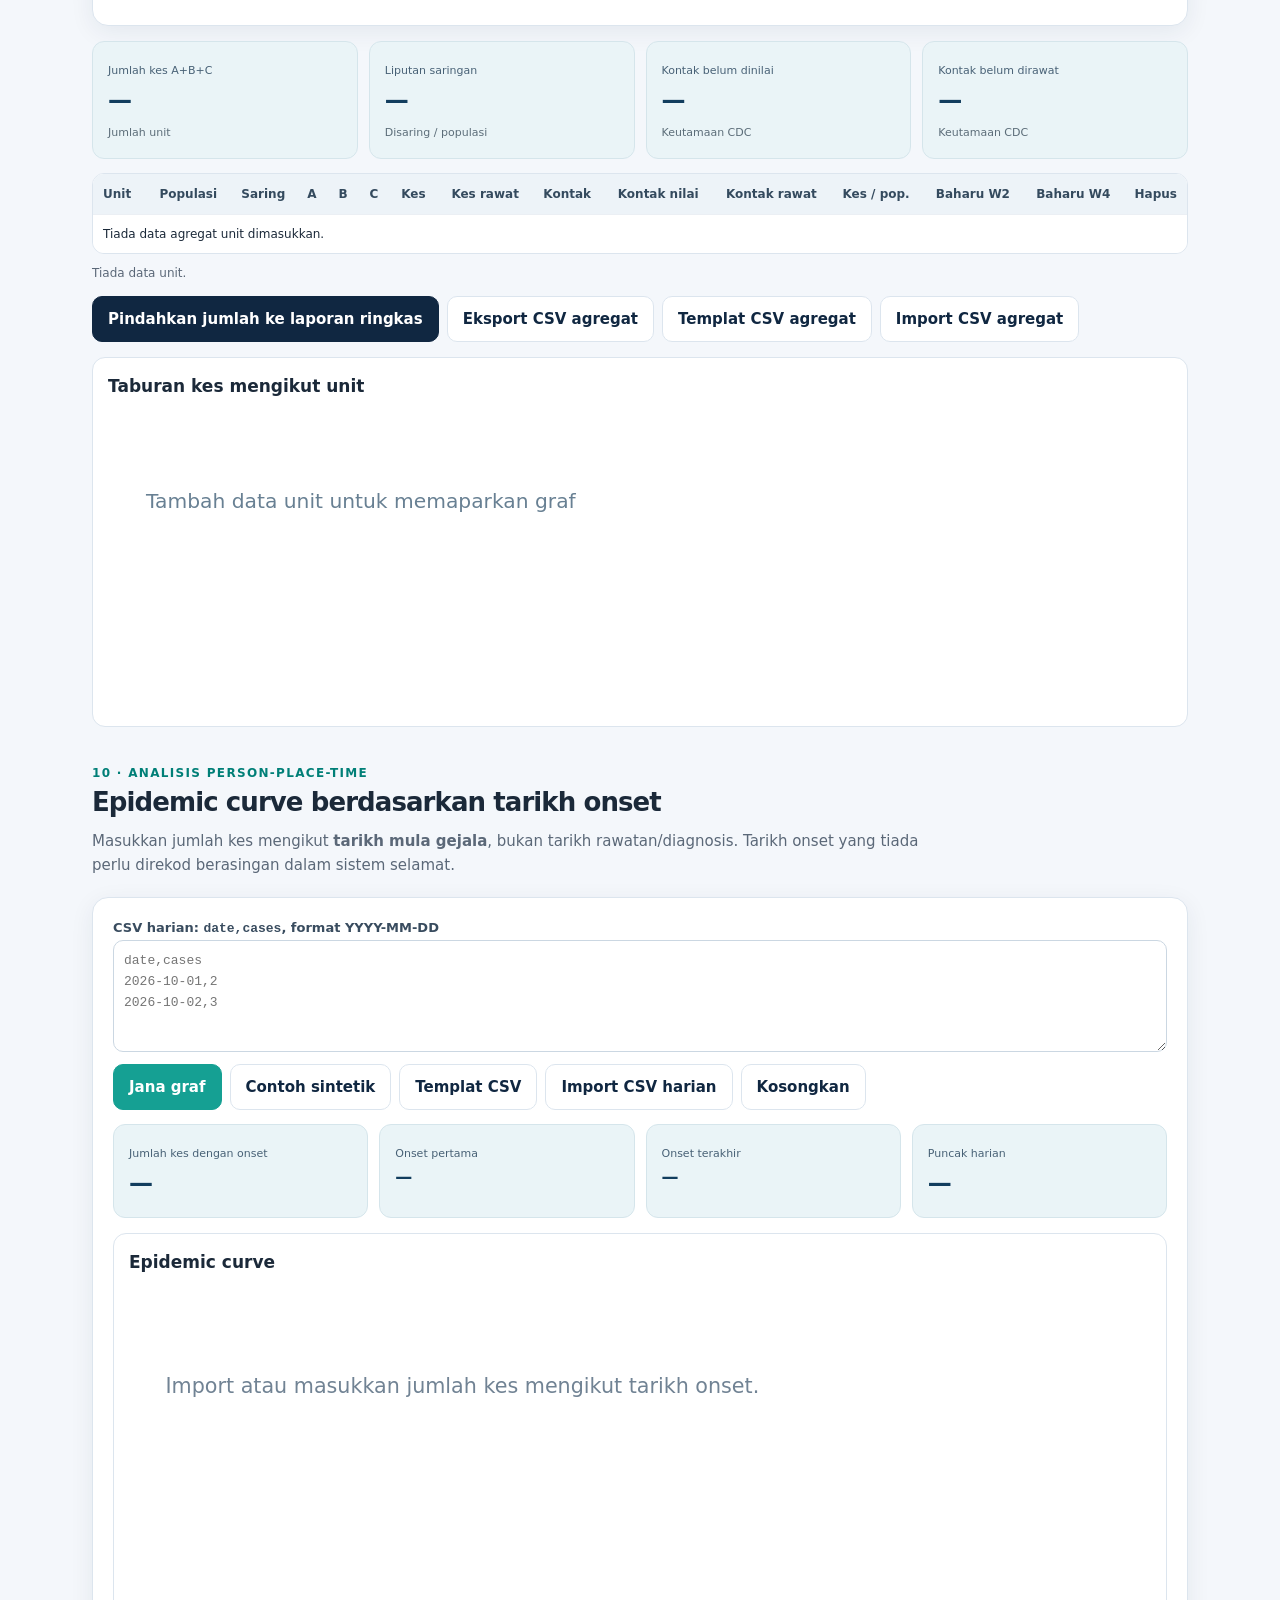
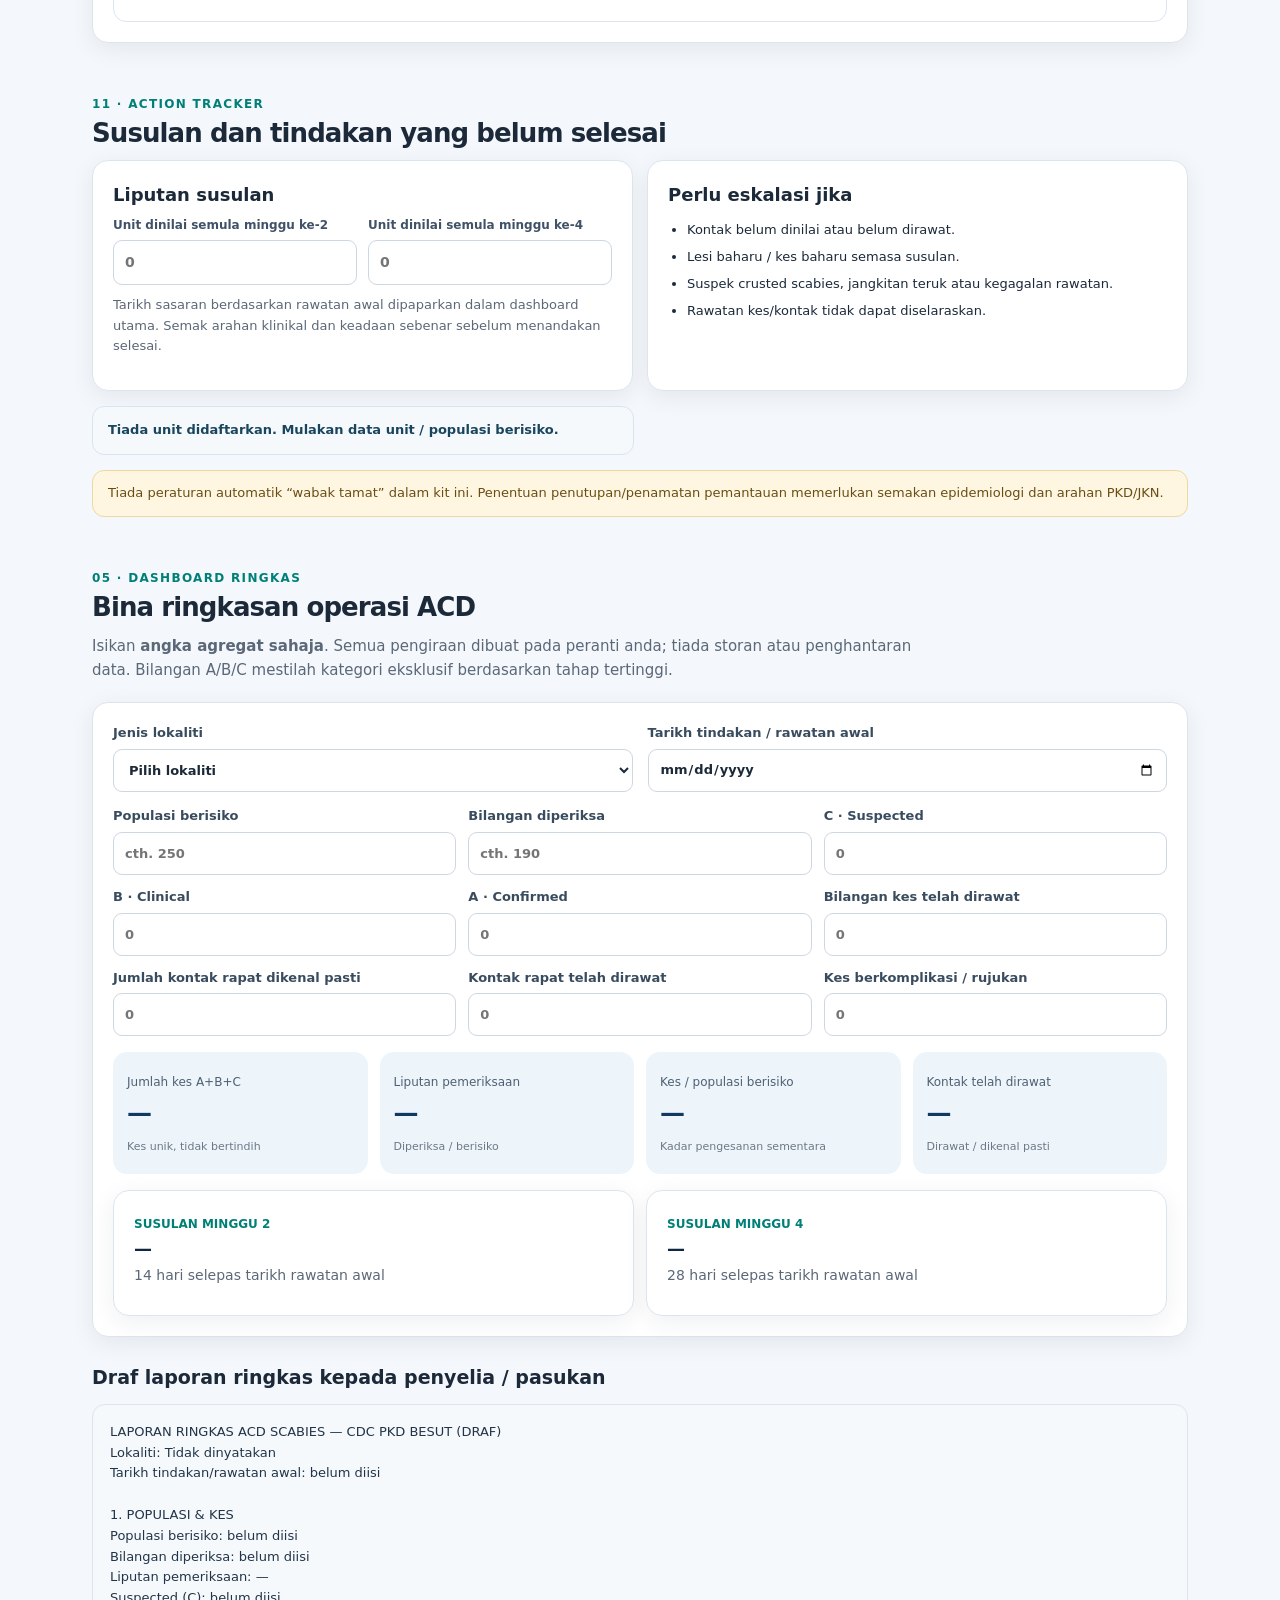
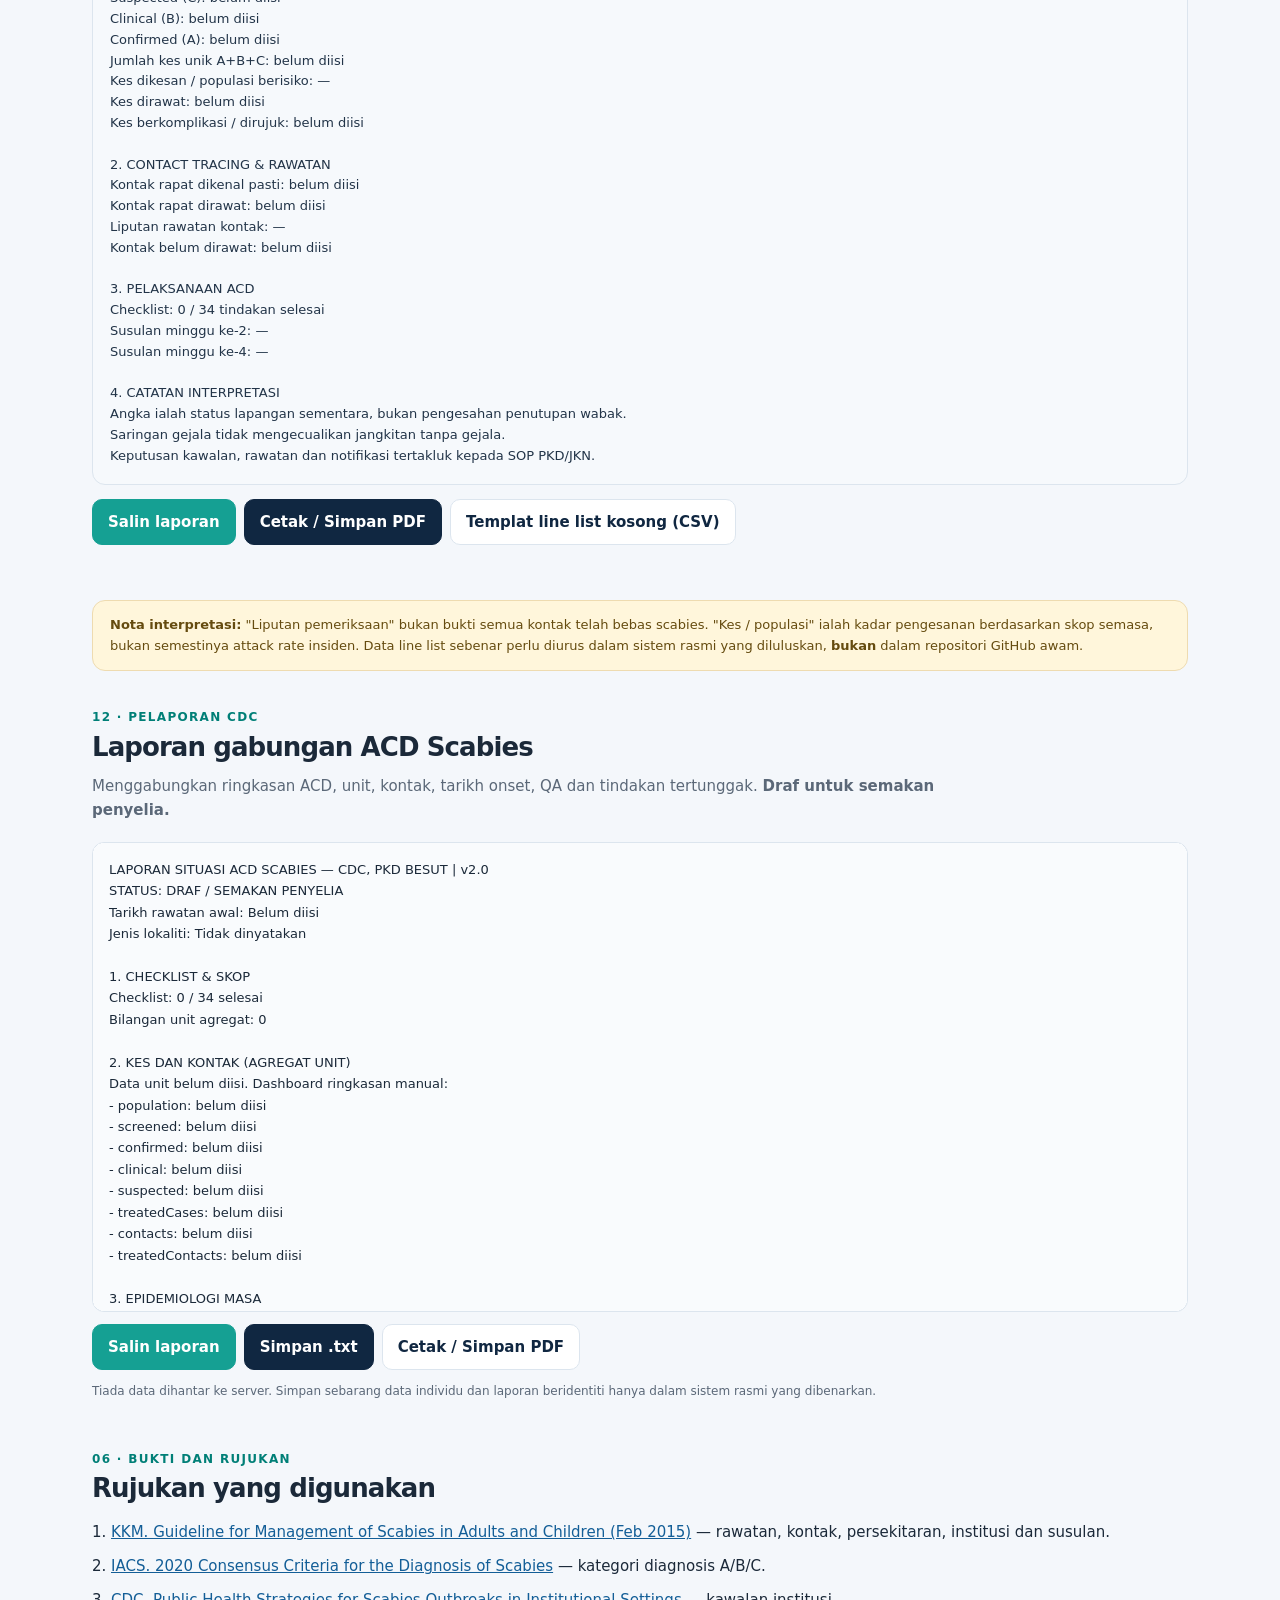
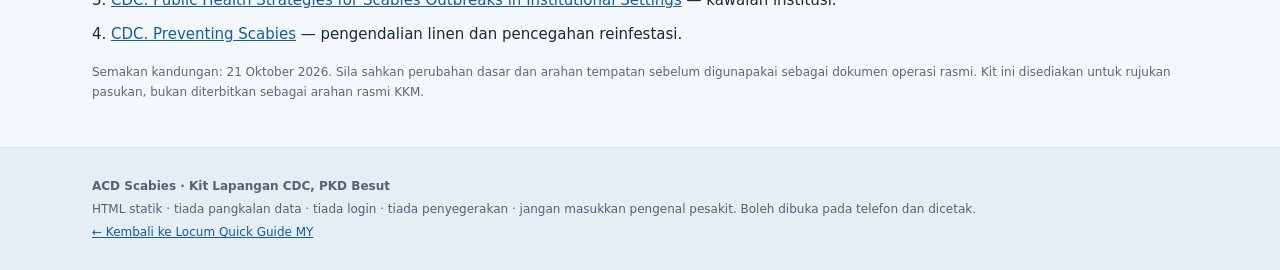
==== commit 595a3e47: "Disable externally owned scabies form links pending CDC-owned replacement" ====
--- a/scabies-acd/index.html
+++ b/scabies-acd/index.html
@@ -18,7 +18,7 @@
 <div class="wrap">
 <div class="head"><a class="brand" href="../"><div class="logo">PH</div><div><strong>CDC FIELD TOOLKIT</strong><span>PEJABAT KESIHATAN DAERAH BESUT</span></div></a><span class="head-right">ACD SCABIES · v2.0 · 21 Okt 2026</span></div>
 <div class="hero">
-<div><div class="eyebrow">FIELD EPIDEMIOLOGY · OPERATIONAL REFERENCE</div><h1>ACD <span>Scabies</span><br>CDC, PKD Besut</h1><p>Panduan operasi untuk semua anggota CDC, PKD Besut bagi pengesanan kes aktif, pengesanan kontak, kawalan penularan dan pelaporan awal di sekolah, asrama, institusi atau komuniti.</p><div class="hero-actions"><a class="btn primary" href="#checklist">Mulakan checklist →</a><a class="btn" href="https://docs.google.com/forms/d/e/1FAIpQLSe0JP7TxQtJrMn7UJxJ3htBCS6snrx4UU6v9zW17gg2OrCv4A/viewform?pli=1" target="_blank" rel="noopener noreferrer" aria-label="Buka Google Form pasukan CDC dalam tab baharu">Buka Google Form ↗</a><a class="btn" href="#v2-unit">Analisis unit & kontak</a><a class="btn" href="#v2-report">Laporan operasi v2.0</a></div></div>
+<div><div class="eyebrow">FIELD EPIDEMIOLOGY · OPERATIONAL REFERENCE</div><h1>ACD <span>Scabies</span><br>CDC, PKD Besut</h1><p>Panduan operasi untuk semua anggota CDC, PKD Besut bagi pengesanan kes aktif, pengesanan kontak, kawalan penularan dan pelaporan awal di sekolah, asrama, institusi atau komuniti.</p><div class="hero-actions"><a class="btn primary" href="#checklist">Mulakan checklist →</a><span class="btn" style="opacity:.65;cursor:default" role="status" aria-label="Google Form baharu sedang disediakan">Google Form baharu · Sedang disediakan</span><a class="btn" href="#v2-unit">Analisis unit & kontak</a><a class="btn" href="#v2-report">Laporan operasi v2.0</a></div></div>
 <aside class="hero-side"><h3>Empat keutamaan operasi</h3><ul><li>Takrif kes seragam dan penilaian klinikal.</li><li>Cari kontak rapat, termasuk tanpa gejala.</li><li>Selaras rawatan kes dan kontak serentak.</li><li>Susulan minggu ke-2 dan minggu ke-4.</li></ul></aside>
 </div>
 </div></header>
@@ -30,8 +30,8 @@
   <div class="card" style="border-left:5px solid #0a857c;background:#f8fcfb">
     <div class="kicker">Pautan borang lapangan</div>
     <h2 id="google-form-title" style="font-size:22px;line-height:1.25;margin:6px 0 9px">Google Form — Pasukan CDC, PKD Besut</h2>
-    <p style="margin-bottom:14px">Akses borang Google yang dikongsikan oleh pasukan. Borang dibuka dalam tab baharu dan <strong>pengisian Google Form tidak disegerakkan secara automatik</strong> dengan dashboard ACD Scabies v2.0.</p>
-    <a href="https://docs.google.com/forms/d/e/1FAIpQLSe0JP7TxQtJrMn7UJxJ3htBCS6snrx4UU6v9zW17gg2OrCv4A/viewform?pli=1" target="_blank" rel="noopener noreferrer" class="btn primary" style="width:max-content;max-width:100%">Buka Google Form ↗</a>
+    <p style="margin-bottom:14px">Borang Google terdahulu bukan dimiliki oleh akaun CDC yang dimaksudkan dan pautannya telah dinyahaktifkan. Google Form baharu milik akaun penyelaras masih belum dicipta atau disambungkan.</p>
+    <span class="btn" style="opacity:.65;cursor:default" role="status" aria-label="Google Form baharu sedang disediakan">Google Form baharu · Sedang disediakan</span>
     <p style="font-size:12px;color:#5b6878;margin:13px 0 0">Jika borang mengumpul maklumat pesakit atau kontak, pastikan kebenaran penggunaan, kawalan akses, persetujuan/prosedur berkaitan dan penyimpanan data telah dipersetujui oleh PKD. Jangan letak data sensitif dalam GitHub awam.</p>
   </div>
 </section>
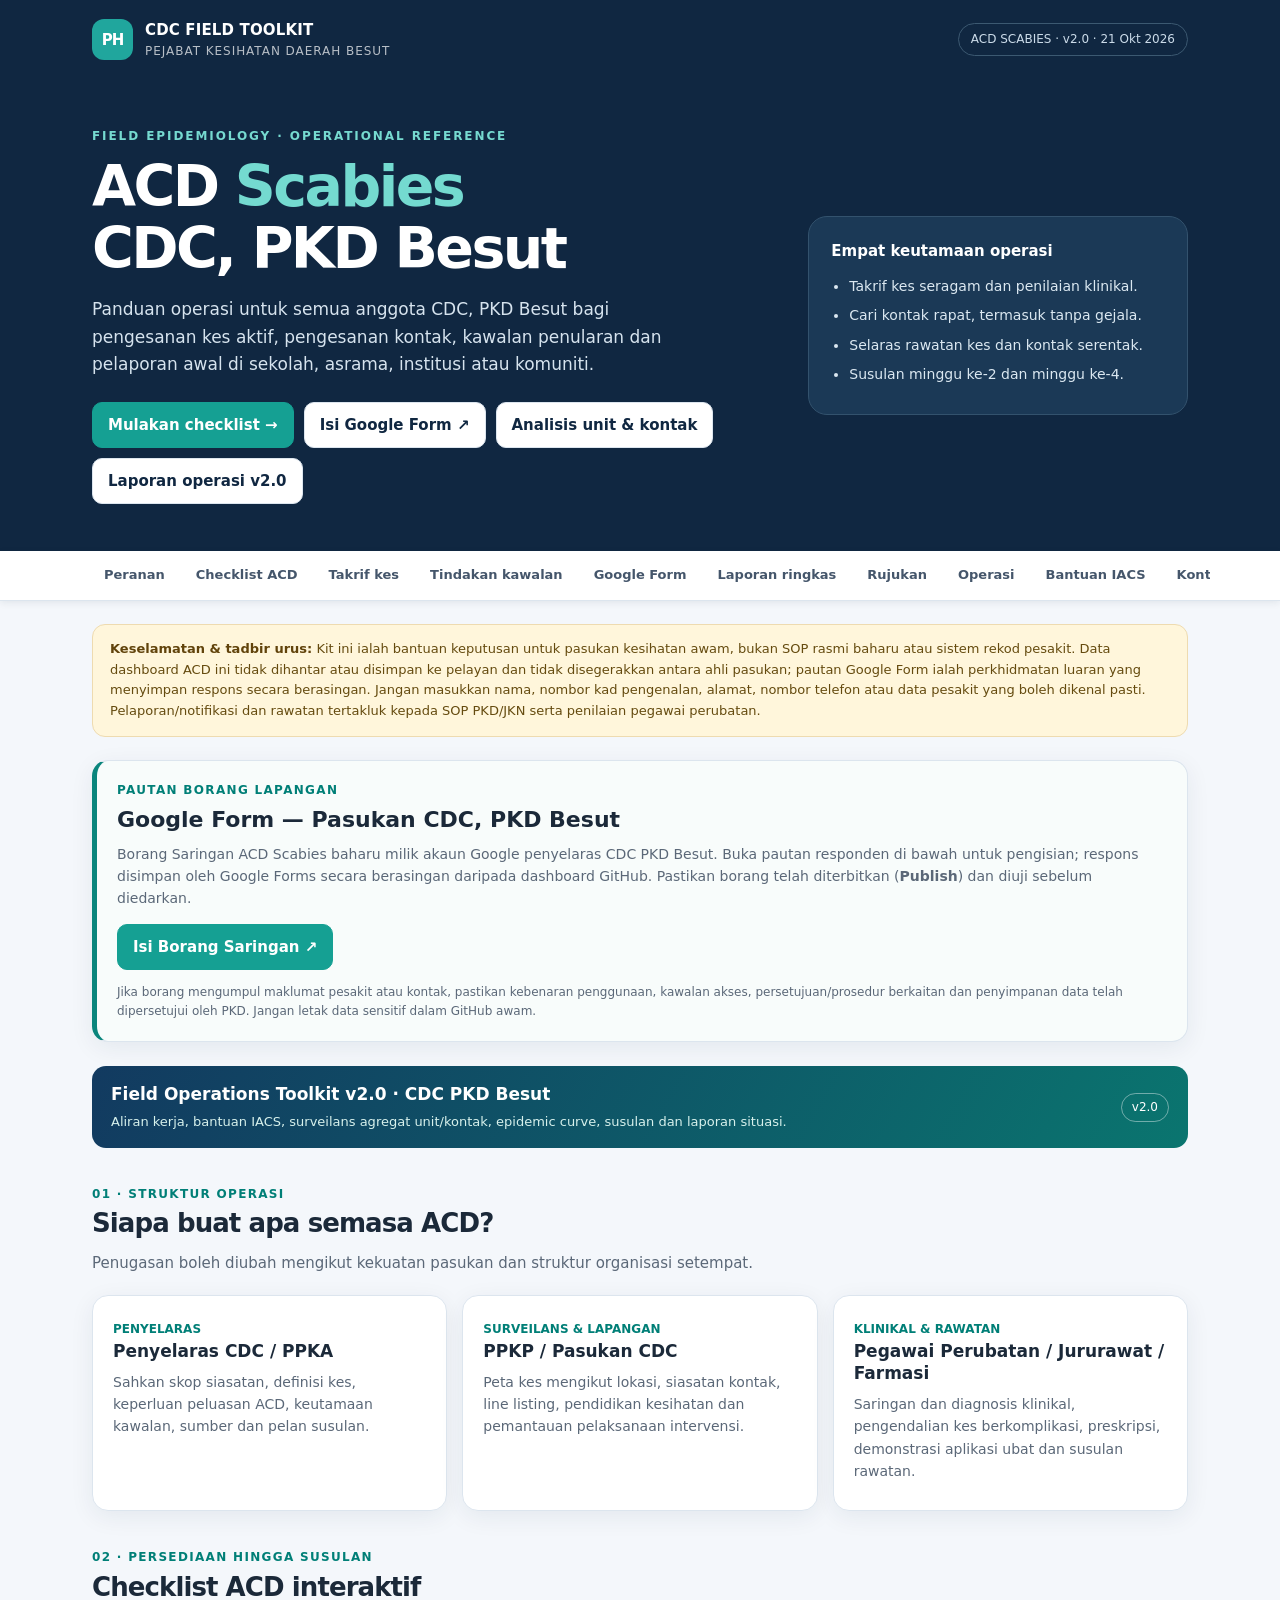
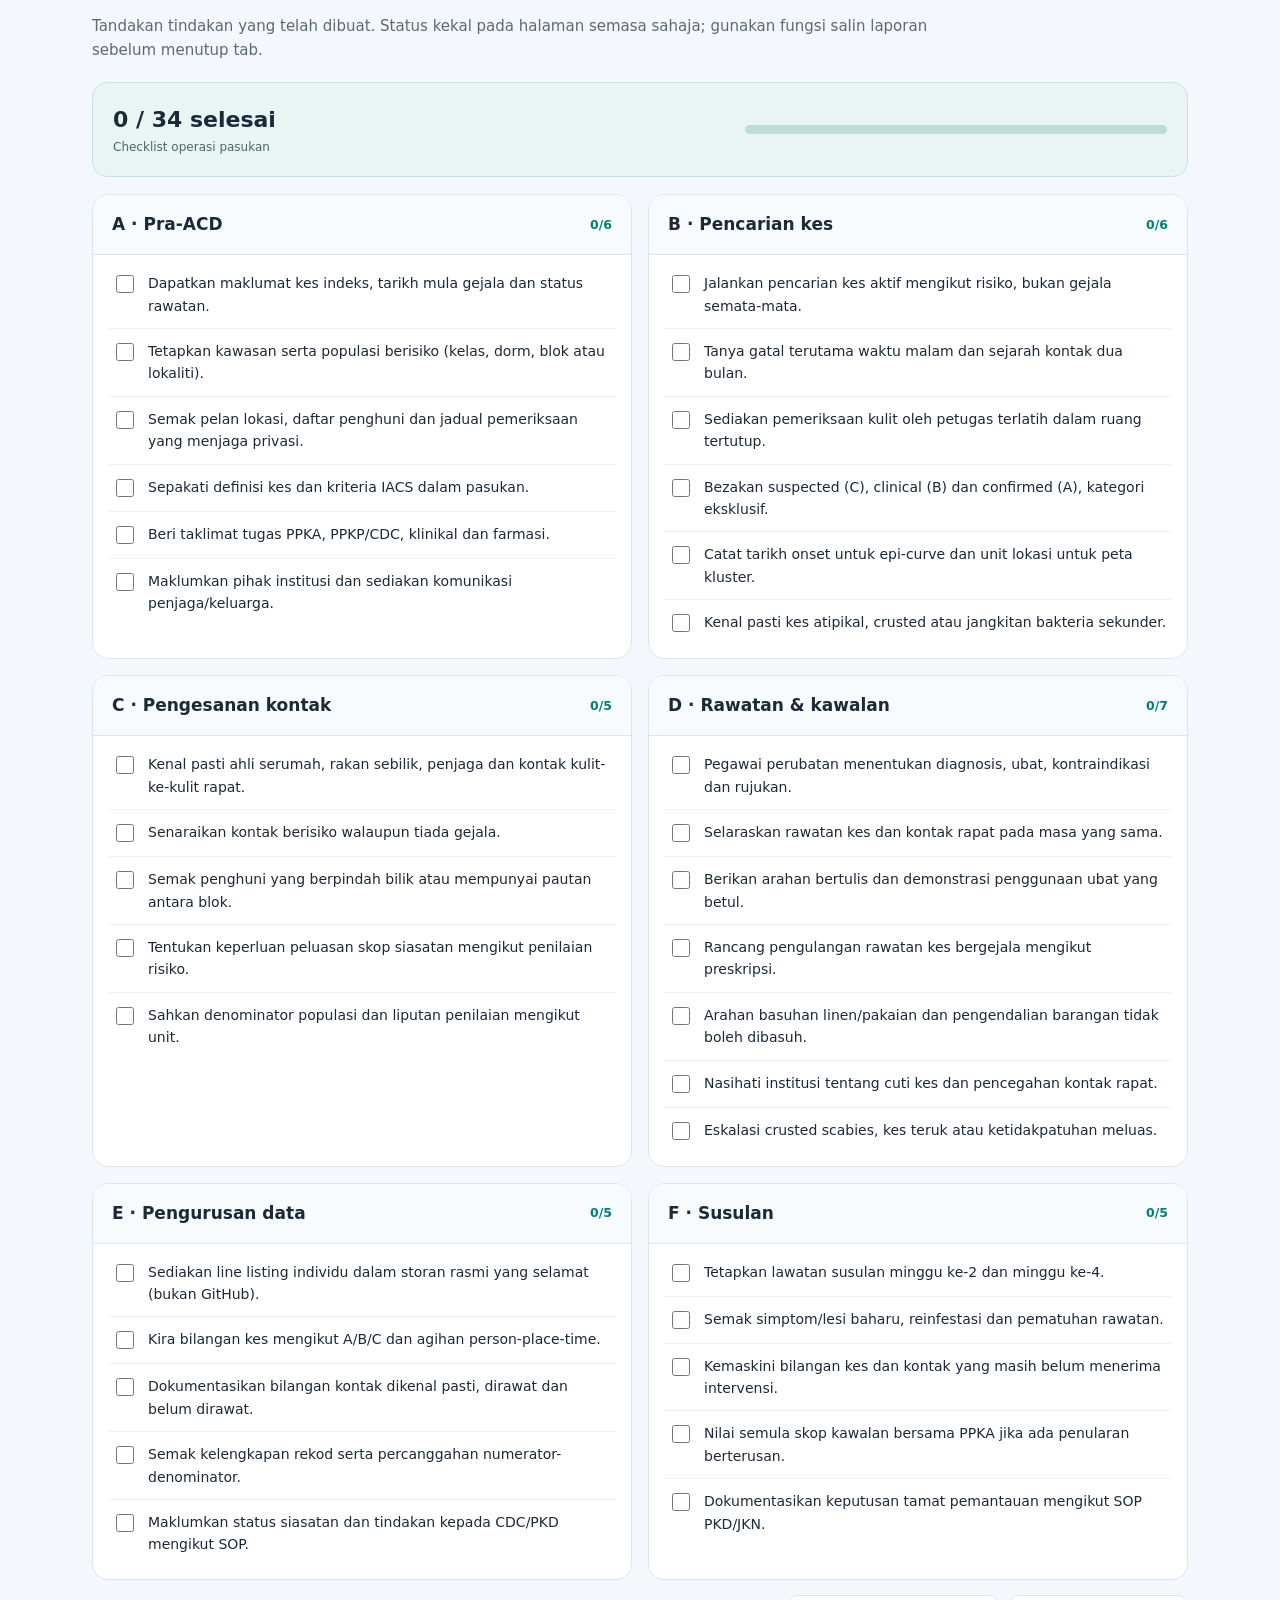
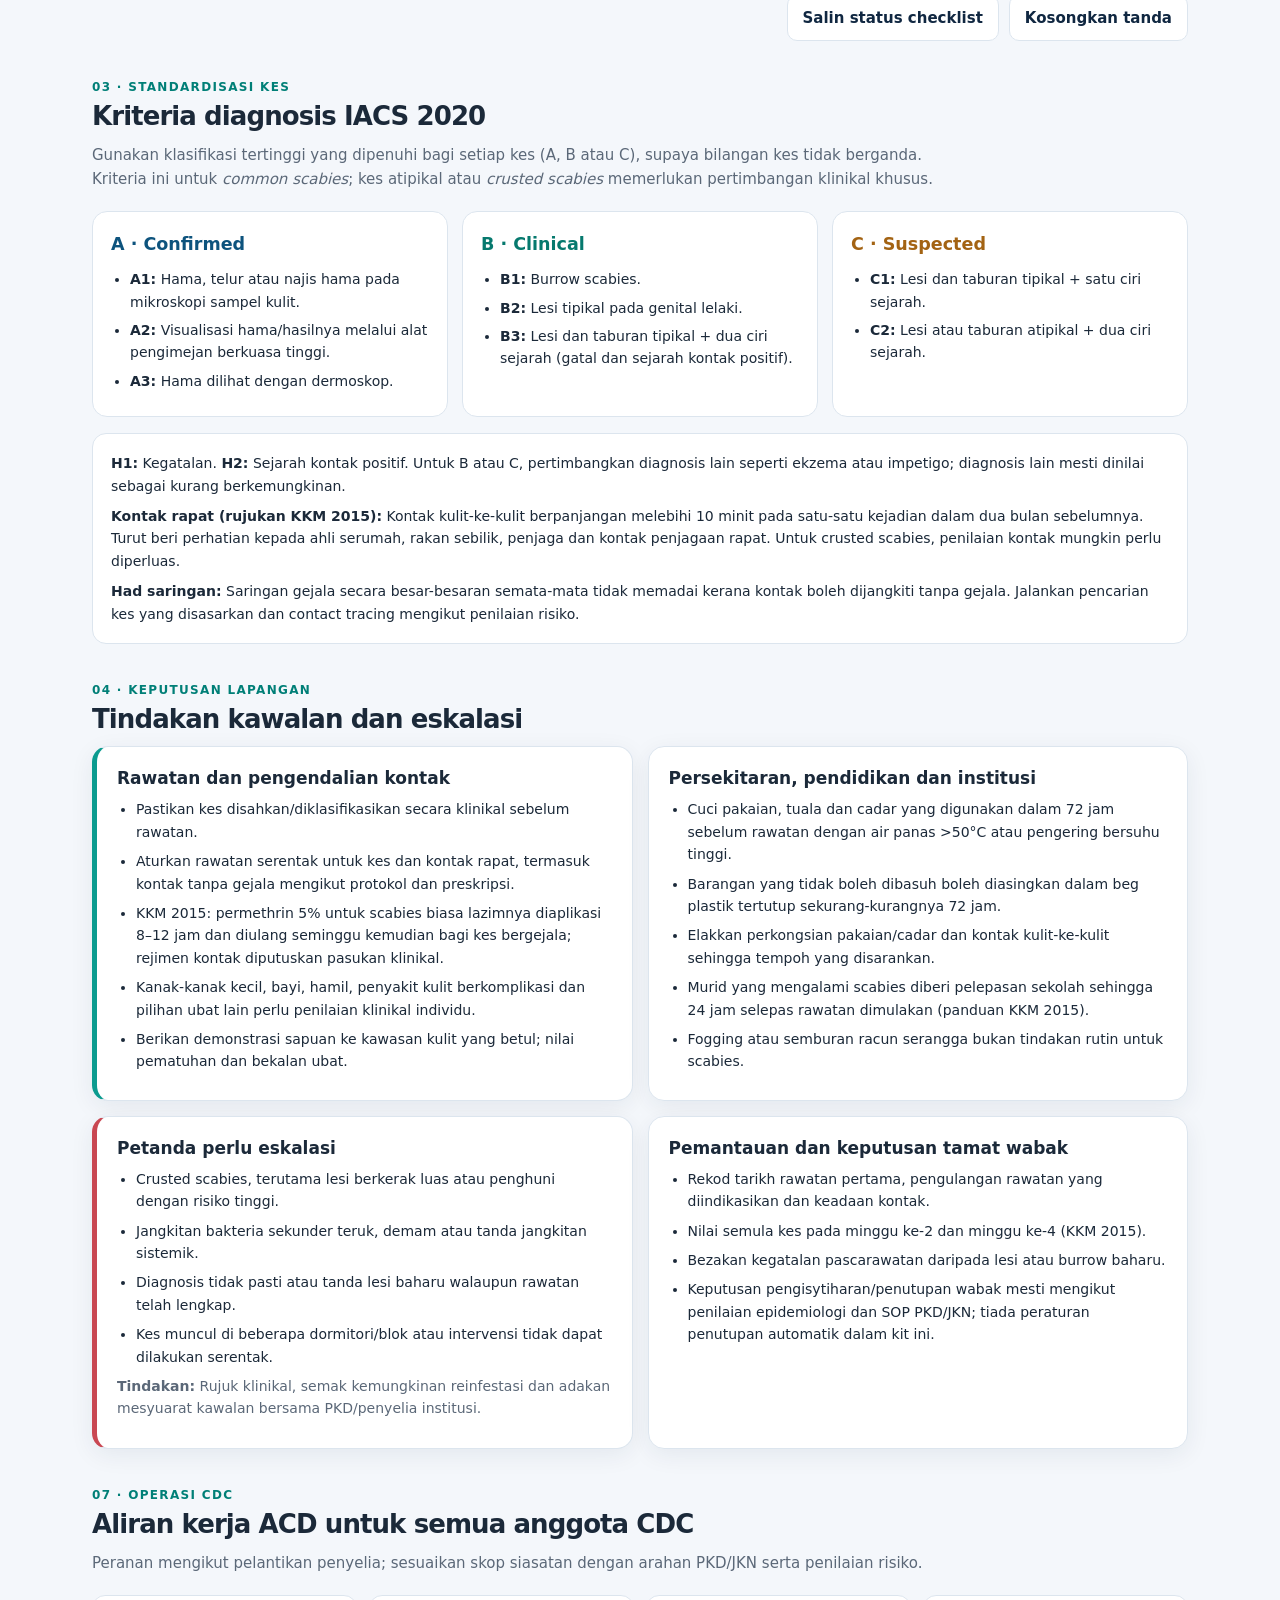
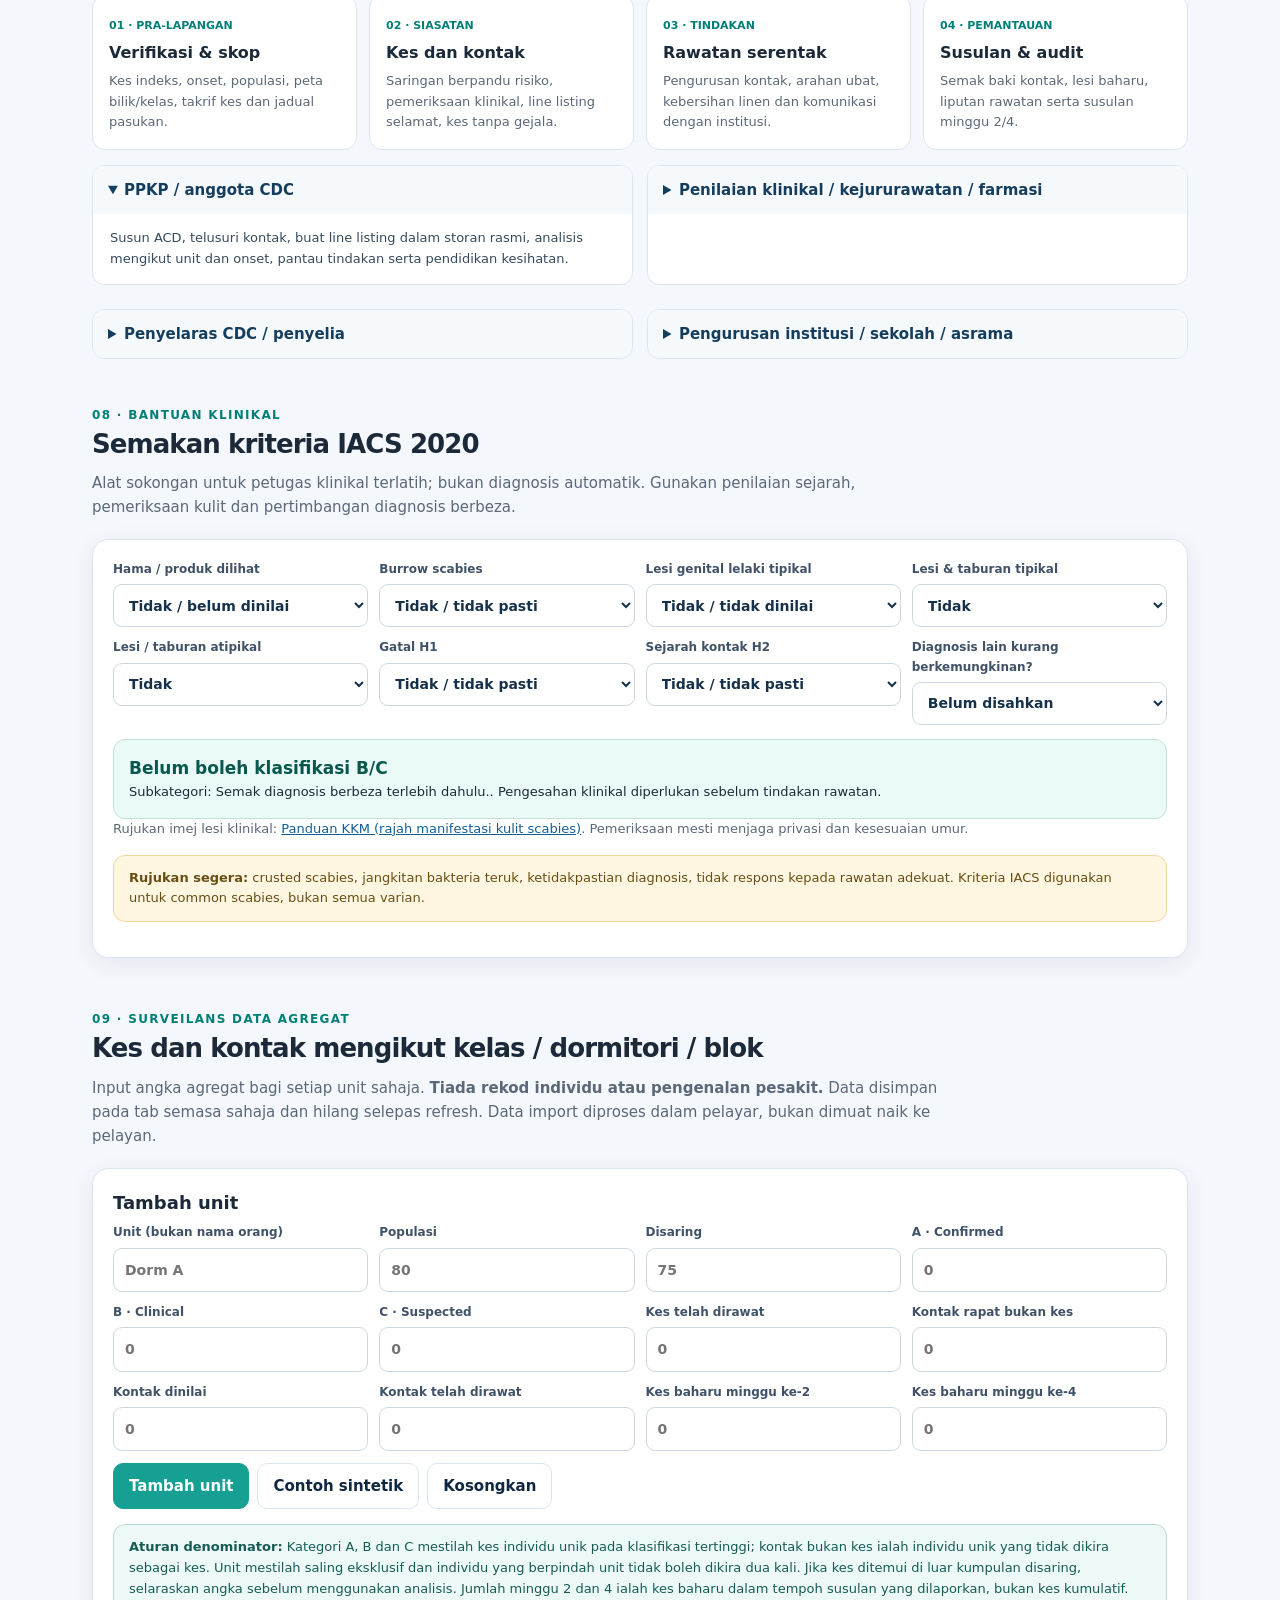
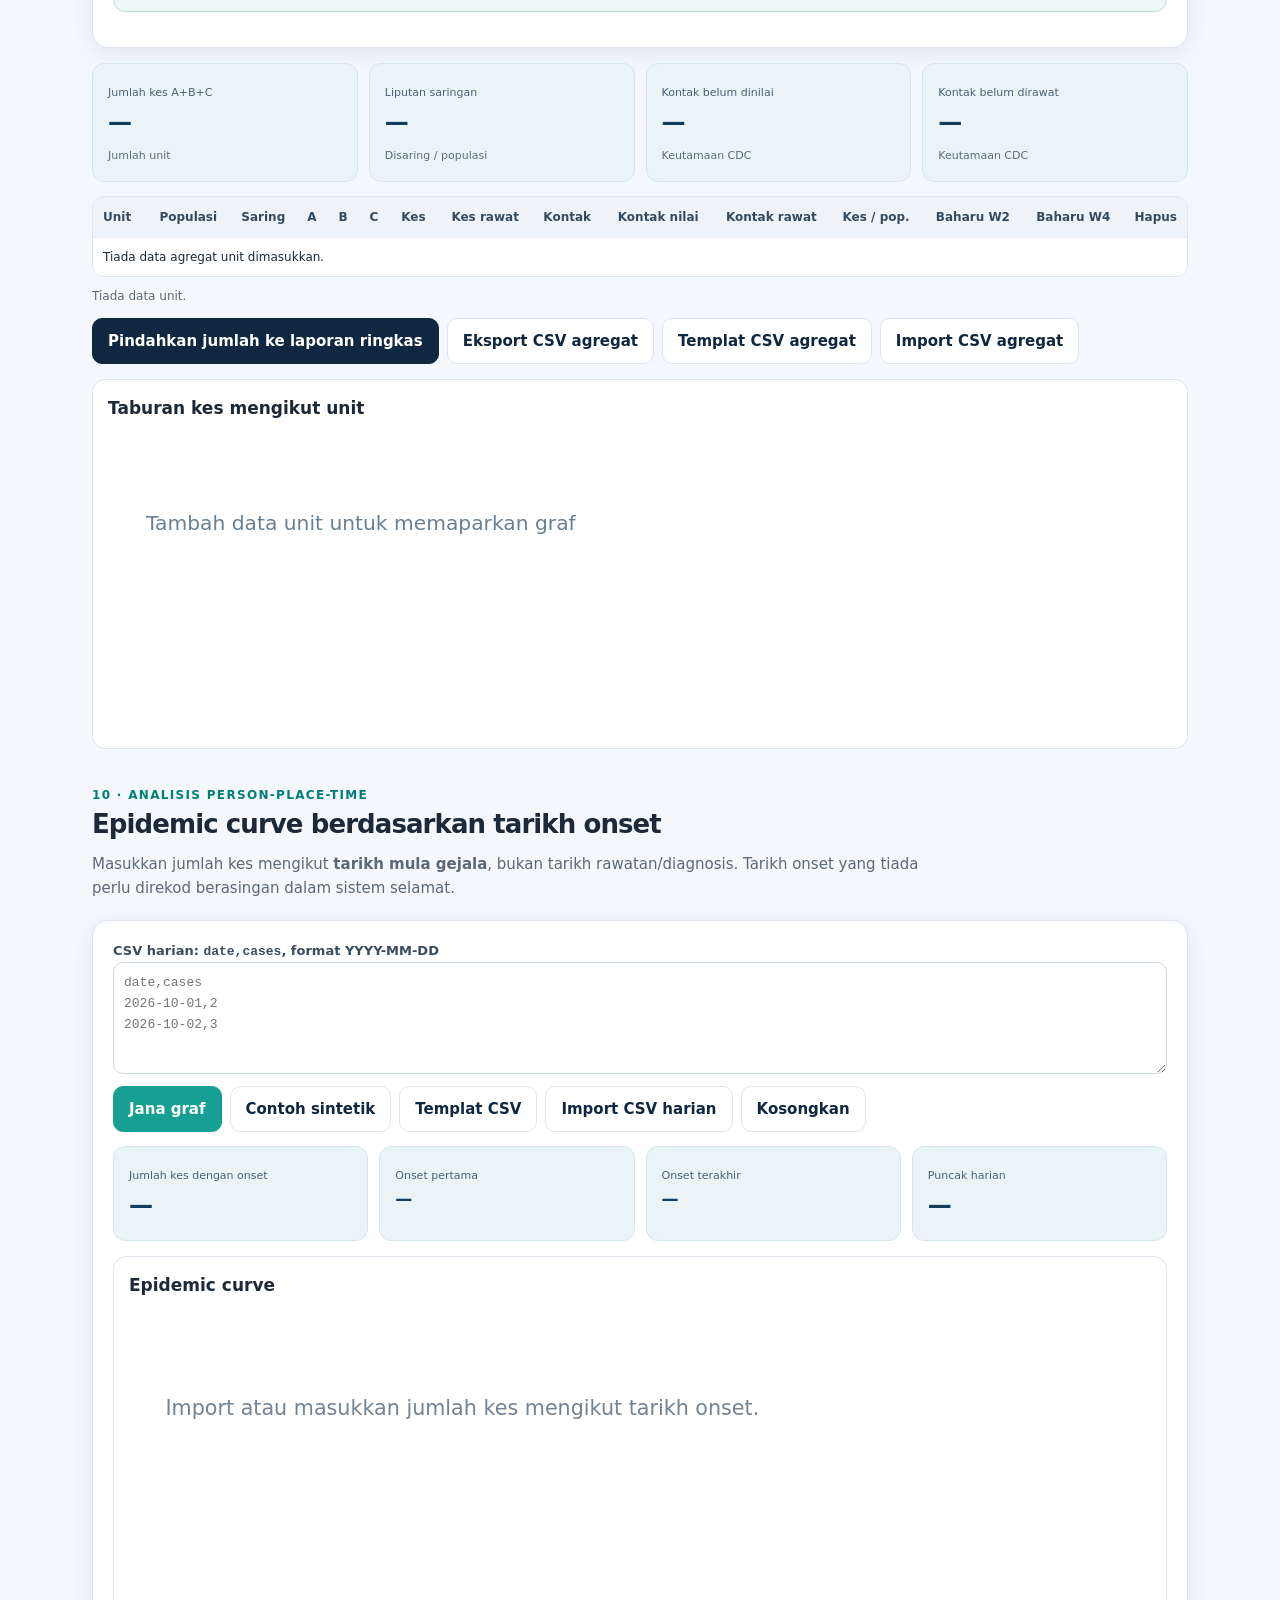
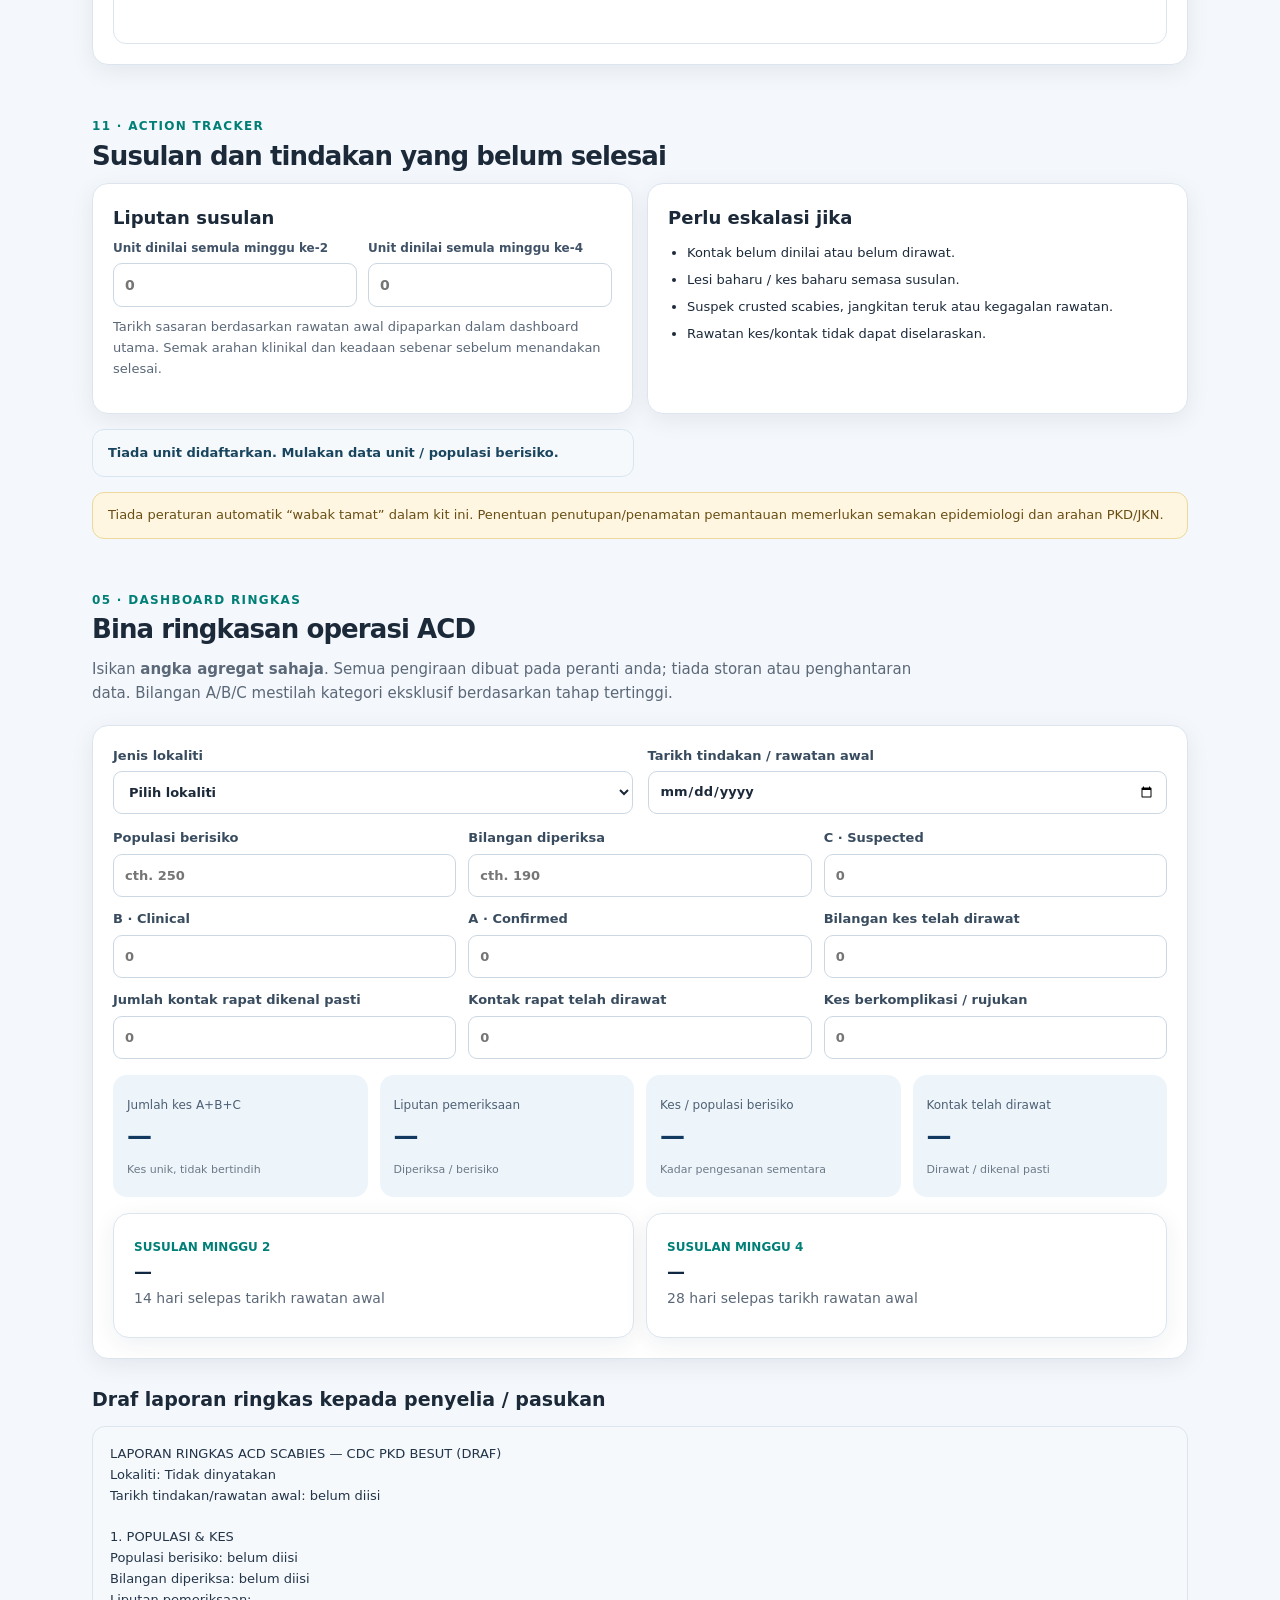
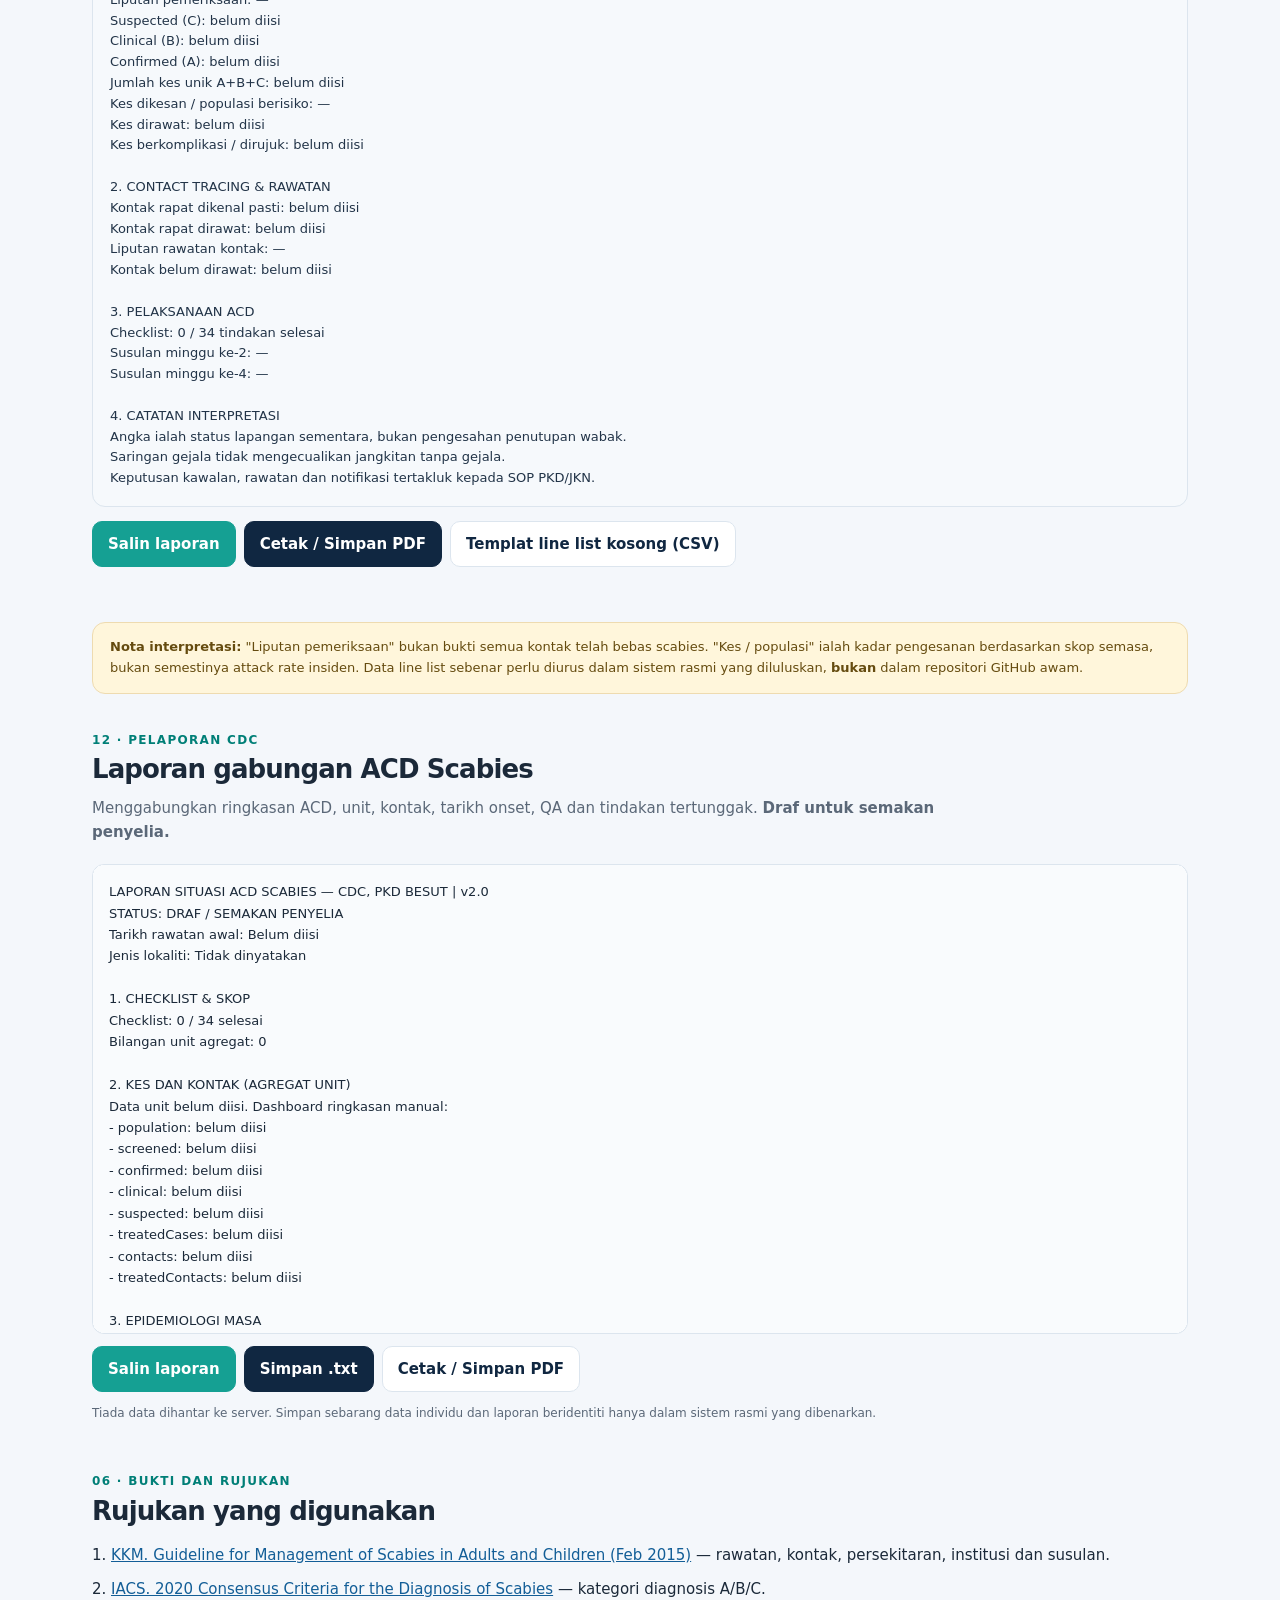
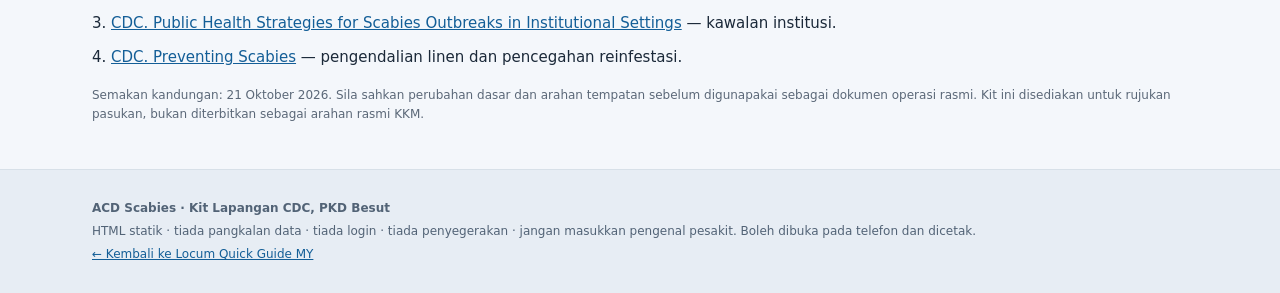
==== commit 9bb0e369: "Connect CDC-owned scabies screening responder form" ====
--- a/scabies-acd/index.html
+++ b/scabies-acd/index.html
@@ -18,7 +18,7 @@
 <div class="wrap">
 <div class="head"><a class="brand" href="../"><div class="logo">PH</div><div><strong>CDC FIELD TOOLKIT</strong><span>PEJABAT KESIHATAN DAERAH BESUT</span></div></a><span class="head-right">ACD SCABIES · v2.0 · 21 Okt 2026</span></div>
 <div class="hero">
-<div><div class="eyebrow">FIELD EPIDEMIOLOGY · OPERATIONAL REFERENCE</div><h1>ACD <span>Scabies</span><br>CDC, PKD Besut</h1><p>Panduan operasi untuk semua anggota CDC, PKD Besut bagi pengesanan kes aktif, pengesanan kontak, kawalan penularan dan pelaporan awal di sekolah, asrama, institusi atau komuniti.</p><div class="hero-actions"><a class="btn primary" href="#checklist">Mulakan checklist →</a><span class="btn" style="opacity:.65;cursor:default" role="status" aria-label="Google Form baharu sedang disediakan">Google Form baharu · Sedang disediakan</span><a class="btn" href="#v2-unit">Analisis unit & kontak</a><a class="btn" href="#v2-report">Laporan operasi v2.0</a></div></div>
+<div><div class="eyebrow">FIELD EPIDEMIOLOGY · OPERATIONAL REFERENCE</div><h1>ACD <span>Scabies</span><br>CDC, PKD Besut</h1><p>Panduan operasi untuk semua anggota CDC, PKD Besut bagi pengesanan kes aktif, pengesanan kontak, kawalan penularan dan pelaporan awal di sekolah, asrama, institusi atau komuniti.</p><div class="hero-actions"><a class="btn primary" href="#checklist">Mulakan checklist →</a><a class="btn" href="https://docs.google.com/forms/d/e/1FAIpQLSezXK5iYwu5oSj3VqE3wKO-gfeWn0nbmvKpbSLWfPT29tNXYw/viewform?usp=header" target="_blank" rel="noopener noreferrer" aria-label="Buka Google Form untuk pengisian">Isi Google Form ↗</a><a class="btn" href="#v2-unit">Analisis unit & kontak</a><a class="btn" href="#v2-report">Laporan operasi v2.0</a></div></div>
 <aside class="hero-side"><h3>Empat keutamaan operasi</h3><ul><li>Takrif kes seragam dan penilaian klinikal.</li><li>Cari kontak rapat, termasuk tanpa gejala.</li><li>Selaras rawatan kes dan kontak serentak.</li><li>Susulan minggu ke-2 dan minggu ke-4.</li></ul></aside>
 </div>
 </div></header>
@@ -30,8 +30,8 @@
   <div class="card" style="border-left:5px solid #0a857c;background:#f8fcfb">
     <div class="kicker">Pautan borang lapangan</div>
     <h2 id="google-form-title" style="font-size:22px;line-height:1.25;margin:6px 0 9px">Google Form — Pasukan CDC, PKD Besut</h2>
-    <p style="margin-bottom:14px">Borang Google terdahulu bukan dimiliki oleh akaun CDC yang dimaksudkan dan pautannya telah dinyahaktifkan. Google Form baharu milik akaun penyelaras masih belum dicipta atau disambungkan.</p>
-    <span class="btn" style="opacity:.65;cursor:default" role="status" aria-label="Google Form baharu sedang disediakan">Google Form baharu · Sedang disediakan</span>
+    <p style="margin-bottom:14px">Borang Saringan ACD Scabies baharu milik akaun Google penyelaras CDC PKD Besut. Buka pautan responden di bawah untuk pengisian; respons disimpan oleh Google Forms secara berasingan daripada dashboard GitHub. Pastikan borang telah diterbitkan (<strong>Publish</strong>) dan diuji sebelum diedarkan.</p>
+    <a class="btn primary" href="https://docs.google.com/forms/d/e/1FAIpQLSezXK5iYwu5oSj3VqE3wKO-gfeWn0nbmvKpbSLWfPT29tNXYw/viewform?usp=header" target="_blank" rel="noopener noreferrer" aria-label="Buka Borang Saringan ACD Scabies milik CDC PKD Besut untuk pengisian">Isi Borang Saringan ↗</a>
     <p style="font-size:12px;color:#5b6878;margin:13px 0 0">Jika borang mengumpul maklumat pesakit atau kontak, pastikan kebenaran penggunaan, kawalan akses, persetujuan/prosedur berkaitan dan penyimpanan data telah dipersetujui oleh PKD. Jangan letak data sensitif dalam GitHub awam.</p>
   </div>
 </section>
